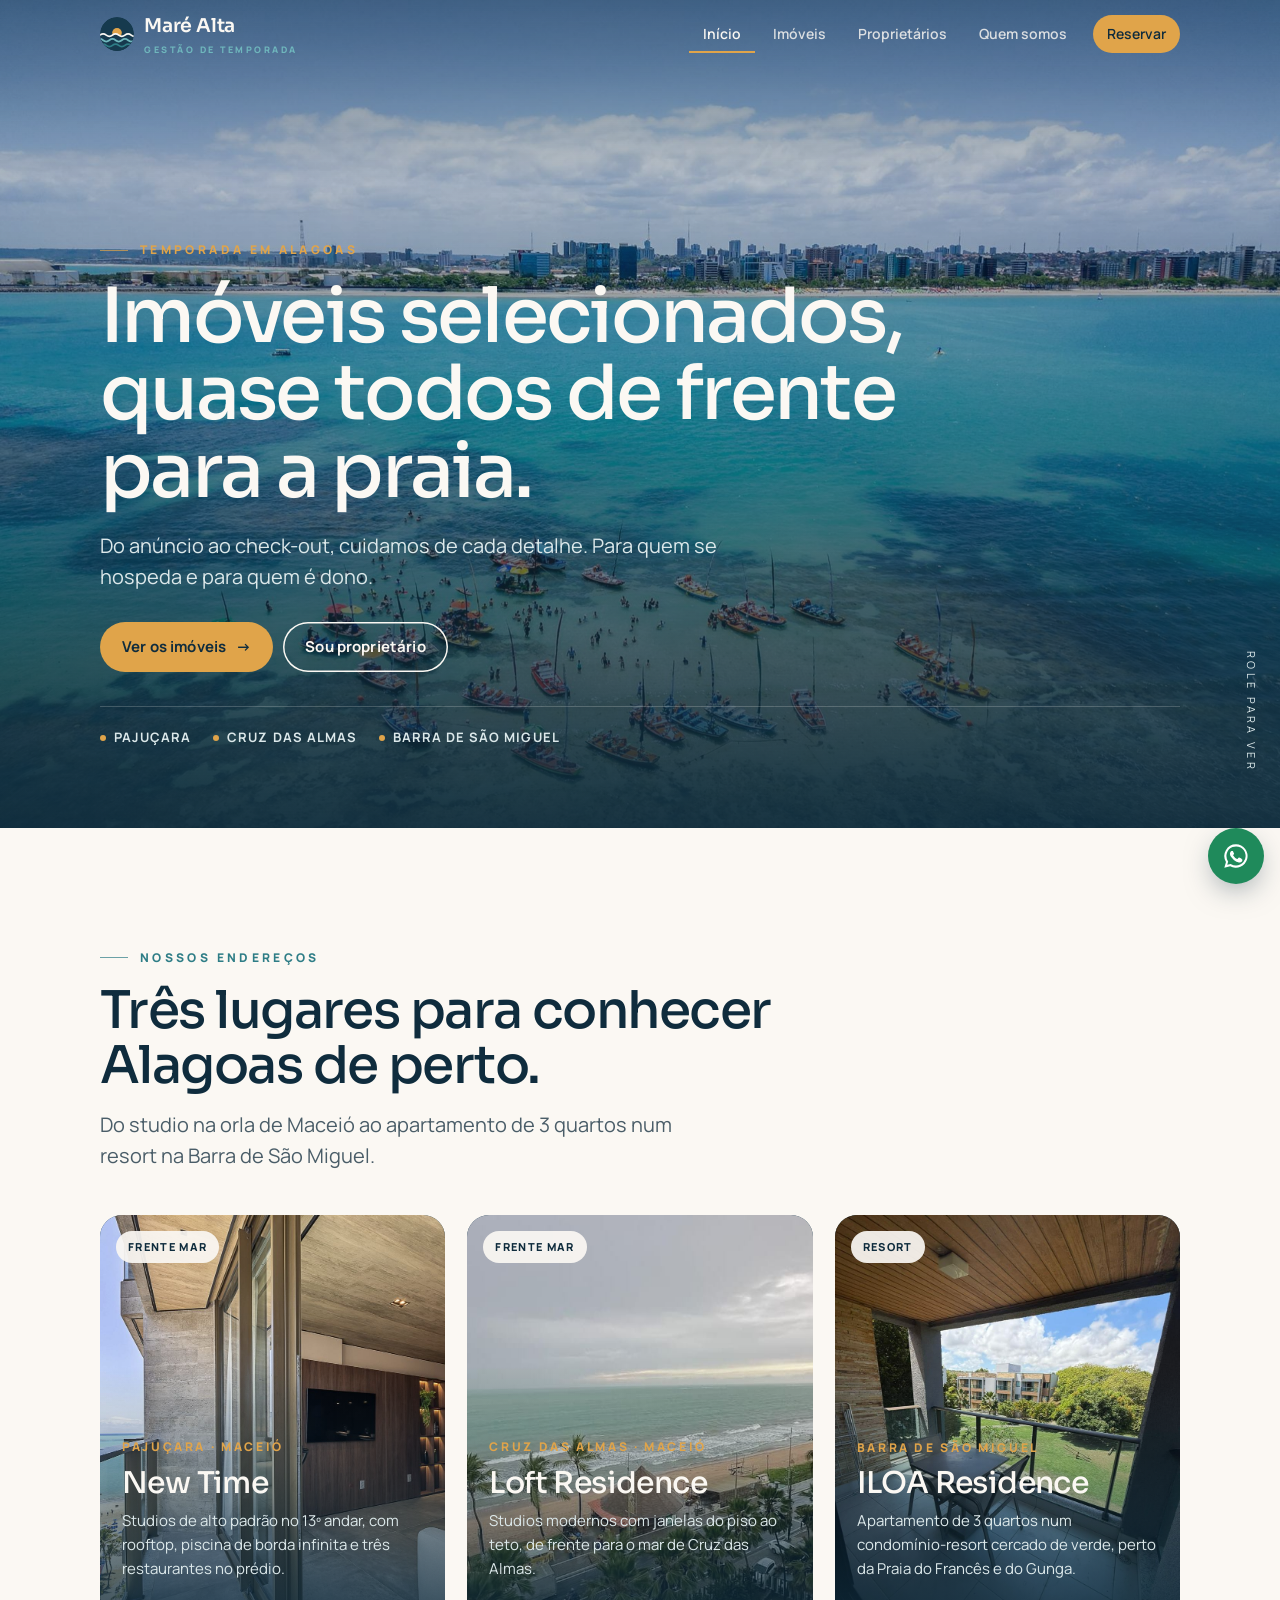
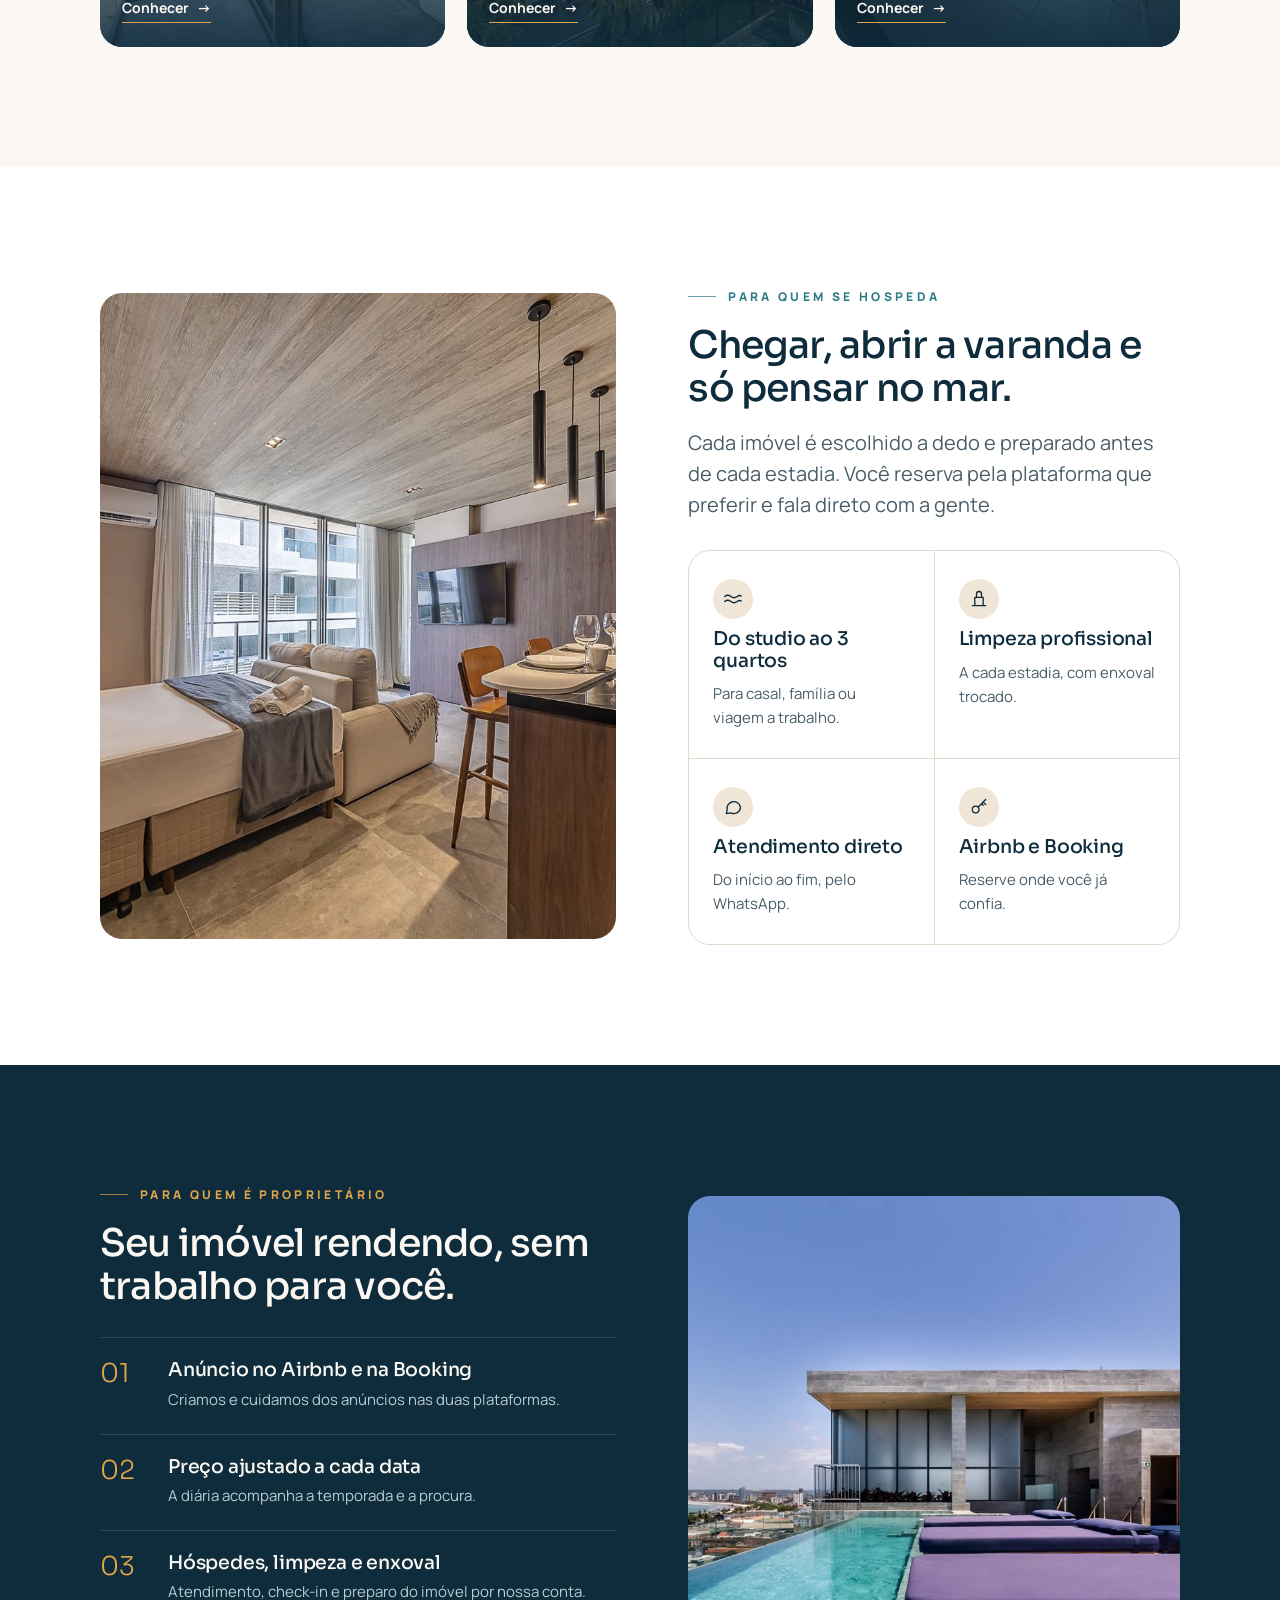
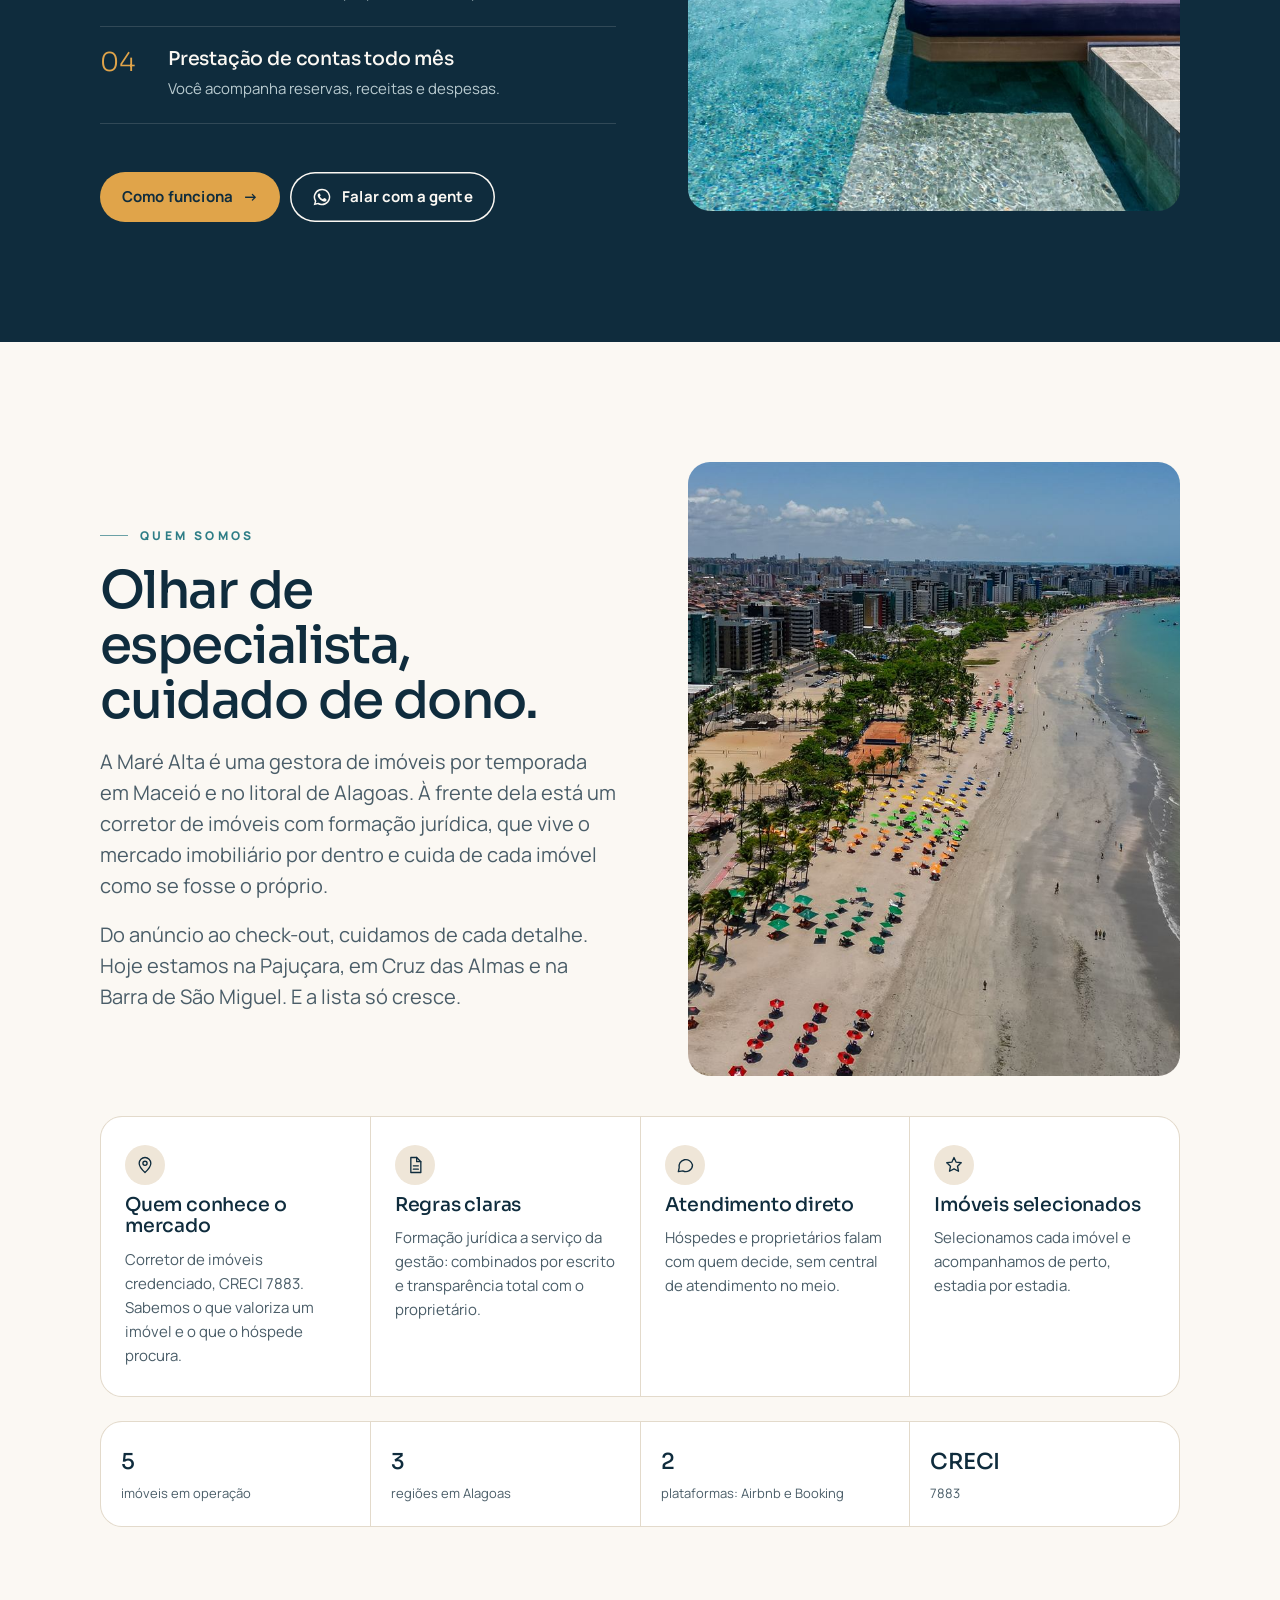
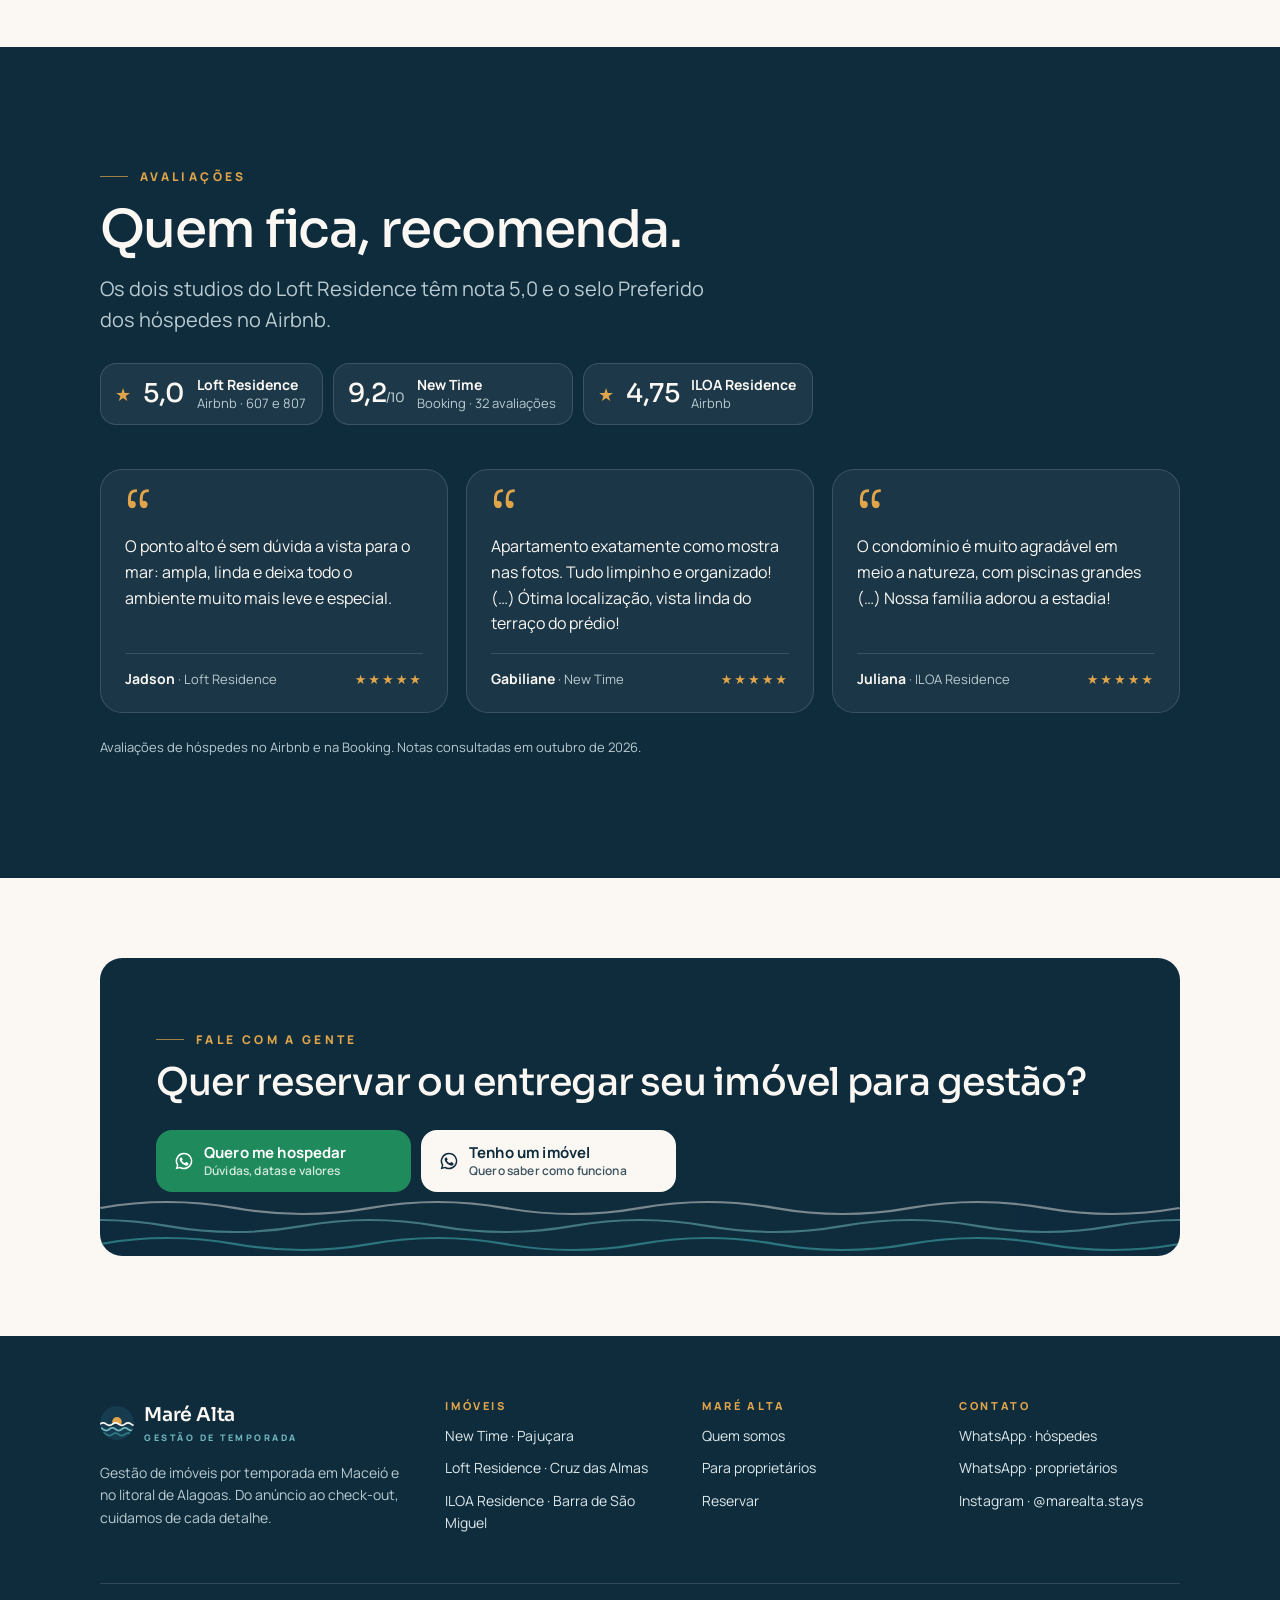
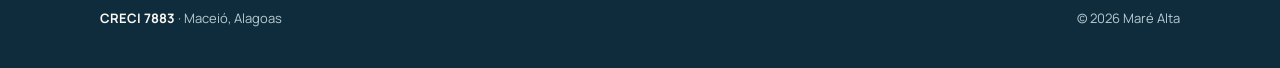
==== index.html @ ad63ec86 "Avaliações dos hóspedes, perguntas frequentes e Web Analytics da Vercel" ====
<!doctype html>
<html lang="pt-BR" class="no-js">
<head>
<meta charset="utf-8">
<meta name="viewport" content="width=device-width, initial-scale=1, viewport-fit=cover">
<title>Maré Alta · Gestão de Temporada</title>
<meta name="description" content="Gestão de imóveis por temporada em Maceió e no litoral de Alagoas. Imóveis selecionados, quase todos de frente para a praia, com reserva pelo Airbnb e pela Booking.">
<meta name="theme-color" content="#0F2C3D">
<meta property="og:type" content="website">
<meta property="og:title" content="Maré Alta · Gestão de Temporada">
<meta property="og:description" content="Gestão de imóveis por temporada em Maceió e no litoral de Alagoas. Imóveis selecionados, quase todos de frente para a praia, com reserva pelo Airbnb e pela Booking.">
<meta property="og:image" content="https://marealta.vercel.app/img/og.jpg">
<meta property="og:url" content="https://marealta.vercel.app/">
<meta property="og:locale" content="pt_BR">
<meta name="twitter:card" content="summary_large_image">
<link rel="canonical" href="https://marealta.vercel.app/">
<link rel="icon" type="image/png" sizes="32x32" href="./img/icone-32.png">
<link rel="apple-touch-icon" href="./img/icone-180.png">
<link rel="preconnect" href="https://fonts.googleapis.com">
<link rel="preconnect" href="https://fonts.gstatic.com" crossorigin>
<link href="https://fonts.googleapis.com/css2?family=Sora:wght@300;400;500;600&family=Manrope:wght@400;500;600;700;800&display=swap" rel="stylesheet">
<link rel="stylesheet" href="./assets/site.css">
<link rel="preload" as="image" href="./img/capa-inicio.jpg">
<script>window.va = window.va || function () { (window.vaq = window.vaq || []).push(arguments); };</script>
<script defer src="/_vercel/insights/script.js"></script>
</head>
<body>
<header class="site-head">
  <div class="wrap head-row">
    <a class="brand" href="./" aria-label="Maré Alta, início"><svg viewBox="0 0 120 120" role="img" aria-label="Símbolo Maré Alta"><defs><clipPath id="m1"><circle cx="60" cy="60" r="60"/></clipPath></defs><g clip-path="url(#m1)"><rect width="120" height="120" fill="#163A4E"/><circle cx="60" cy="56" r="17" fill="#E0A44A"/><path d="M0 64 q11 -9 22 0 t22 0 t22 0 t22 0 t22 0 t22 0 L132 120 L0 120 Z" fill="#163A4E"/><path d="M0 64 q11 -9 22 0 t22 0 t22 0 t22 0 t22 0 t22 0" fill="none" stroke="#FBF8F3" stroke-width="6" stroke-linecap="round"/><path d="M-11 82 q11 -9 22 0 t22 0 t22 0 t22 0 t22 0 t22 0" fill="none" stroke="#6FB7BD" stroke-width="6" stroke-linecap="round"/><path d="M0 100 q11 -9 22 0 t22 0 t22 0 t22 0 t22 0 t22 0" fill="none" stroke="#2E7D86" stroke-width="6" stroke-linecap="round"/></g></svg><span><b>Maré Alta</b><small>GESTÃO DE TEMPORADA</small></span></a>
    <nav class="nav" aria-label="Principal">
      <a href="./" aria-current="page">Início</a>
      <a href="./imoveis/">Imóveis</a>
      <a href="./proprietarios/">Proprietários</a>
      <a href="./#quem-somos">Quem somos</a>
      <a class="cta" href="./imoveis/#reservar">Reservar</a>
    </nav>
    <button class="menu-btn" type="button" data-menu="open" aria-label="Abrir menu" aria-controls="drawer"><svg viewBox="0 0 24 24" fill="none" stroke="currentColor" stroke-width="1.8" stroke-linecap="round" aria-hidden="true"><path d="M4 8h16M4 16h16"/></svg></button>
  </div>
</header>
<div class="drawer" id="drawer" role="dialog" aria-modal="true" aria-label="Menu">
  <div class="drawer-top">
    <a class="brand" href="./"><svg viewBox="0 0 120 120" role="img" aria-label="Símbolo Maré Alta"><defs><clipPath id="m2"><circle cx="60" cy="60" r="60"/></clipPath></defs><g clip-path="url(#m2)"><rect width="120" height="120" fill="#163A4E"/><circle cx="60" cy="56" r="17" fill="#E0A44A"/><path d="M0 64 q11 -9 22 0 t22 0 t22 0 t22 0 t22 0 t22 0 L132 120 L0 120 Z" fill="#163A4E"/><path d="M0 64 q11 -9 22 0 t22 0 t22 0 t22 0 t22 0 t22 0" fill="none" stroke="#FBF8F3" stroke-width="6" stroke-linecap="round"/><path d="M-11 82 q11 -9 22 0 t22 0 t22 0 t22 0 t22 0 t22 0" fill="none" stroke="#6FB7BD" stroke-width="6" stroke-linecap="round"/><path d="M0 100 q11 -9 22 0 t22 0 t22 0 t22 0 t22 0 t22 0" fill="none" stroke="#2E7D86" stroke-width="6" stroke-linecap="round"/></g></svg><span><b>Maré Alta</b><small>GESTÃO DE TEMPORADA</small></span></a>
    <button class="menu-btn" type="button" data-menu="close" aria-label="Fechar menu"><svg viewBox="0 0 24 24" fill="none" stroke="currentColor" stroke-width="1.8" stroke-linecap="round" aria-hidden="true"><path d="M6 6l12 12M18 6L6 18"/></svg></button>
  </div>
  <nav aria-label="Menu do celular">
    <a href="./">Início <span>→</span></a>
    <a href="./imoveis/">Imóveis <span>→</span></a>
    <a class="sub" href="./imoveis/new-time/">New Time · Pajuçara</a>
    <a class="sub" href="./imoveis/loft-residence/">Loft Residence · Cruz das Almas</a>
    <a class="sub" href="./imoveis/iloa/">ILOA Residence · Barra de São Miguel</a>
    <a href="./proprietarios/">Proprietários <span>→</span></a>
    <a href="./#quem-somos">Quem somos <span>→</span></a>
  </nav>
  <div class="drawer-foot">
    <a class="btn sun block" href="./imoveis/#reservar">Reservar estadia</a>
    <a class="btn wa block" href="https://wa.me/5582996196123?text=Ol%C3%A1!%20Vim%20pelo%20site%20da%20Mar%C3%A9%20Alta%20e%20quero%20me%20hospedar.%20Gostaria%20de%20consultar%20disponibilidade%20e%20valores." target="_blank" rel="noopener"><svg class="ico" viewBox="0 0 24 24" aria-hidden="true"><path fill="currentColor" d="M12 2a10 10 0 0 0-8.6 15.1L2 22l5-1.3A10 10 0 1 0 12 2zm0 18.2a8.2 8.2 0 0 1-4.2-1.2l-.3-.2-3 .8.8-2.9-.2-.3A8.2 8.2 0 1 1 12 20.2zm4.5-6.1c-.2-.1-1.5-.7-1.7-.8-.2-.1-.4-.1-.6.1l-.8 1c-.1.2-.3.2-.5.1a6.7 6.7 0 0 1-3.3-2.9c-.2-.4.2-.4.7-1.3.1-.2 0-.3 0-.4l-.8-1.8c-.2-.5-.4-.4-.6-.4h-.5a1 1 0 0 0-.7.3 3 3 0 0 0-.9 2.2 5.2 5.2 0 0 0 1.1 2.7 11.8 11.8 0 0 0 4.5 4c1.7.7 2.3.8 3.2.6.5-.1 1.5-.6 1.7-1.2.2-.6.2-1.1.1-1.2l-.4-.3z"/></svg> Falar no WhatsApp</a>
  </div>
</div>
<main id="conteudo">
<section class="hero">
  <div class="hero-media"><img src="./img/capa-inicio.jpg" alt="Piscinas naturais da Pajuçara vistas do alto, com jangadas sobre o mar verde-azulado" fetchpriority="high"></div>
  <div class="wrap hero-body">
    <span class="eyebrow">Temporada em Alagoas</span>
    <h1 class="display">Imóveis selecionados, quase todos de frente para a praia.</h1>
    <p class="lede">Do anúncio ao check-out, cuidamos de cada detalhe. Para quem se hospeda e para quem é dono.</p>
    <div class="hero-actions">
      <a class="btn sun" href="./imoveis/">Ver os imóveis <span aria-hidden="true">→</span></a>
      <a class="btn ghost" href="./proprietarios/">Sou proprietário</a>
    </div>
    <div class="hero-meta"><span>Pajuçara</span><span>Cruz das Almas</span><span>Barra de São Miguel</span></div>
  </div>
  <a class="scroll-cue" href="#imoveis">Role para ver</a>
</section>

<section class="section" id="imoveis">
  <div class="wrap">
    <div class="sec-head reveal">
      <span class="eyebrow">Nossos endereços</span>
      <h2 class="h-xl">Três lugares para conhecer Alagoas de perto.</h2>
      <p class="lede">Do studio na orla de Maceió ao apartamento de 3 quartos num resort na Barra de São Miguel.</p>
    </div>
    <div class="estates">
      <a class="estate reveal" href="./imoveis/new-time/">
        <img src="./img/card-newtime.jpg" loading="lazy" alt="Varanda do studio no New Time com vista para o mar da Pajuçara">
        <span class="chip">Frente mar</span>
        <div class="estate-body">
          <span class="place">Pajuçara · Maceió</span>
          <h3>New Time</h3>
          <p>Studios de alto padrão no 13º andar, com rooftop, piscina de borda infinita e três restaurantes no prédio.</p>
          <span class="go">Conhecer <span aria-hidden="true">→</span></span>
        </div>
      </a>
      <a class="estate reveal" href="./imoveis/loft-residence/">
        <img src="./img/card-loft.jpg" loading="lazy" alt="Vista do Loft Residence para a orla de Cruz das Almas, com coqueiros e mar">
        <span class="chip">Frente mar</span>
        <div class="estate-body">
          <span class="place">Cruz das Almas · Maceió</span>
          <h3>Loft Residence</h3>
          <p>Studios modernos com janelas do piso ao teto, de frente para o mar de Cruz das Almas.</p>
          <span class="go">Conhecer <span aria-hidden="true">→</span></span>
        </div>
      </a>
      <a class="estate reveal" href="./imoveis/iloa/">
        <img src="./img/card-iloa.jpg" loading="lazy" alt="Varanda do apartamento no ILOA com vista para o jardim do resort">
        <span class="chip">Resort</span>
        <div class="estate-body">
          <span class="place">Barra de São Miguel</span>
          <h3>ILOA Residence</h3>
          <p>Apartamento de 3 quartos num condomínio-resort cercado de verde, perto da Praia do Francês e do Gunga.</p>
          <span class="go">Conhecer <span aria-hidden="true">→</span></span>
        </div>
      </a>
    </div>
  </div>
</section>

<section class="section white">
  <div class="wrap split">
    <div class="split-media reveal"><img src="./img/nt-studio-2.jpg" loading="lazy" alt="Studio no New Time com cama arrumada, sofá e cozinha com bancada"></div>
    <div class="split-text reveal">
      <span class="eyebrow">Para quem se hospeda</span>
      <h2 class="h-lg">Chegar, abrir a varanda e só pensar no mar.</h2>
      <p class="lede">Cada imóvel é escolhido a dedo e preparado antes de cada estadia. Você reserva pela plataforma que preferir e fala direto com a gente.</p>
      <div class="pillars mt-s">
        <div class="pillar"><span class="ic"><svg viewBox="0 0 24 24" fill="none" stroke="currentColor" stroke-width="1.6" stroke-linecap="round" aria-hidden="true"><path d="M2 9c2.5-2 5-2 7.5 0s5 2 7.5 0 3.5-1.6 5-.6M2 15c2.5-2 5-2 7.5 0s5 2 7.5 0 3.5-1.6 5-.6"/></svg></span><h3>Do studio ao 3 quartos</h3><p>Para casal, família ou viagem a trabalho.</p></div>
        <div class="pillar"><span class="ic"><svg viewBox="0 0 24 24" fill="none" stroke="currentColor" stroke-width="1.6" stroke-linecap="round" stroke-linejoin="round" aria-hidden="true"><path d="M4 20h16M7 20V10h10v10M9 10V6a3 3 0 0 1 6 0v4"/></svg></span><h3>Limpeza profissional</h3><p>A cada estadia, com enxoval trocado.</p></div>
        <div class="pillar"><span class="ic"><svg viewBox="0 0 24 24" fill="none" stroke="currentColor" stroke-width="1.6" stroke-linecap="round" stroke-linejoin="round" aria-hidden="true"><path d="M21 12a8 8 0 0 1-11.6 7.1L4 20l1-4.6A8 8 0 1 1 21 12z"/></svg></span><h3>Atendimento direto</h3><p>Do início ao fim, pelo WhatsApp.</p></div>
        <div class="pillar"><span class="ic"><svg viewBox="0 0 24 24" fill="none" stroke="currentColor" stroke-width="1.6" stroke-linecap="round" stroke-linejoin="round" aria-hidden="true"><circle cx="8" cy="15" r="4"/><path d="M11 12l9-9M17 6l3 3M15 8l2 2"/></svg></span><h3>Airbnb e Booking</h3><p>Reserve onde você já confia.</p></div>
      </div>
    </div>
  </div>
</section>

<section class="section dark">
  <div class="wrap split rev">
    <div class="split-media reveal"><img src="./img/nt-rooftop.jpg" loading="lazy" alt="Rooftop do New Time com piscina e espreguiçadeiras de frente para o mar"></div>
    <div class="split-text reveal">
      <span class="eyebrow">Para quem é proprietário</span>
      <h2 class="h-lg">Seu imóvel rendendo, sem trabalho para você.</h2>
      <ol class="steps mt-s">
        <li><h3>Anúncio no Airbnb e na Booking</h3><p>Criamos e cuidamos dos anúncios nas duas plataformas.</p></li>
        <li><h3>Preço ajustado a cada data</h3><p>A diária acompanha a temporada e a procura.</p></li>
        <li><h3>Hóspedes, limpeza e enxoval</h3><p>Atendimento, check-in e preparo do imóvel por nossa conta.</p></li>
        <li><h3>Prestação de contas todo mês</h3><p>Você acompanha reservas, receitas e despesas.</p></li>
      </ol>
      <div class="hero-actions">
        <a class="btn sun" href="./proprietarios/">Como funciona <span aria-hidden="true">→</span></a>
        <a class="btn ghost" href="https://wa.me/5582996196123?text=Ol%C3%A1!%20Vim%20pelo%20site%20da%20Mar%C3%A9%20Alta.%20Tenho%20um%20im%C3%B3vel%20e%20gostaria%20de%20saber%20como%20funciona%20a%20administra%C3%A7%C3%A3o." target="_blank" rel="noopener"><svg class="ico" viewBox="0 0 24 24" aria-hidden="true"><path fill="currentColor" d="M12 2a10 10 0 0 0-8.6 15.1L2 22l5-1.3A10 10 0 1 0 12 2zm0 18.2a8.2 8.2 0 0 1-4.2-1.2l-.3-.2-3 .8.8-2.9-.2-.3A8.2 8.2 0 1 1 12 20.2zm4.5-6.1c-.2-.1-1.5-.7-1.7-.8-.2-.1-.4-.1-.6.1l-.8 1c-.1.2-.3.2-.5.1a6.7 6.7 0 0 1-3.3-2.9c-.2-.4.2-.4.7-1.3.1-.2 0-.3 0-.4l-.8-1.8c-.2-.5-.4-.4-.6-.4h-.5a1 1 0 0 0-.7.3 3 3 0 0 0-.9 2.2 5.2 5.2 0 0 0 1.1 2.7 11.8 11.8 0 0 0 4.5 4c1.7.7 2.3.8 3.2.6.5-.1 1.5-.6 1.7-1.2.2-.6.2-1.1.1-1.2l-.4-.3z"/></svg> Falar com a gente</a>
      </div>
    </div>
  </div>
</section>

<section class="section" id="quem-somos">
  <div class="wrap split">
    <div class="split-text reveal">
      <span class="eyebrow">Quem somos</span>
      <h2 class="h-xl">Olhar de especialista, cuidado de dono.</h2>
      <p class="lede">A Maré Alta é uma gestora de imóveis por temporada em Maceió e no litoral de Alagoas. À frente dela está um corretor de imóveis com formação jurídica, que vive o mercado imobiliário por dentro e cuida de cada imóvel como se fosse o próprio.</p>
      <p class="lede">Do anúncio ao check-out, cuidamos de cada detalhe. Hoje estamos na Pajuçara, em Cruz das Almas e na Barra de São Miguel. E a lista só cresce.</p>
    </div>
    <div class="split-media reveal"><img src="./img/pajucara-2.jpg" loading="lazy" alt="Orla da Pajuçara vista do alto, com coqueiros, areia clara e mar azul"></div>
  </div>
  <div class="wrap mt-l">
    <div class="pillars four reveal">
      <div class="pillar"><span class="ic"><svg viewBox="0 0 24 24" fill="none" stroke="currentColor" stroke-width="1.6" stroke-linecap="round" stroke-linejoin="round" aria-hidden="true"><path d="M12 21s-7-6.2-7-11a7 7 0 0 1 14 0c0 4.8-7 11-7 11z"/><circle cx="12" cy="10" r="2.5"/></svg></span><h3>Quem conhece o mercado</h3><p>Corretor de imóveis credenciado, CRECI 7883. Sabemos o que valoriza um imóvel e o que o hóspede procura.</p></div>
      <div class="pillar"><span class="ic"><svg viewBox="0 0 24 24" fill="none" stroke="currentColor" stroke-width="1.6" stroke-linecap="round" stroke-linejoin="round" aria-hidden="true"><path d="M7 3h7l5 5v13H7z"/><path d="M14 3v5h5M10 13h6M10 17h6"/></svg></span><h3>Regras claras</h3><p>Formação jurídica a serviço da gestão: combinados por escrito e transparência total com o proprietário.</p></div>
      <div class="pillar"><span class="ic"><svg viewBox="0 0 24 24" fill="none" stroke="currentColor" stroke-width="1.6" stroke-linecap="round" stroke-linejoin="round" aria-hidden="true"><path d="M21 12a8 8 0 0 1-11.6 7.1L4 20l1-4.6A8 8 0 1 1 21 12z"/></svg></span><h3>Atendimento direto</h3><p>Hóspedes e proprietários falam com quem decide, sem central de atendimento no meio.</p></div>
      <div class="pillar"><span class="ic"><svg viewBox="0 0 24 24" fill="none" stroke="currentColor" stroke-width="1.6" stroke-linecap="round" stroke-linejoin="round" aria-hidden="true"><path d="M12 3l2.6 5.6 6.1.7-4.5 4.2 1.2 6L12 16.6 6.6 19.5l1.2-6L3.3 9.3l6.1-.7z"/></svg></span><h3>Imóveis selecionados</h3><p>Selecionamos cada imóvel e acompanhamos de perto, estadia por estadia.</p></div>
    </div>
    <div class="facts mt-m reveal">
      <div class="fact"><b>5</b><span>imóveis em operação</span></div>
      <div class="fact"><b>3</b><span>regiões em Alagoas</span></div>
      <div class="fact"><b>2</b><span>plataformas: Airbnb e Booking</span></div>
      <div class="fact"><b>CRECI</b><span>7883</span></div>
    </div>
  </div>
</section>

<section class="section dark" id="avaliacoes">
  <div class="wrap">
    <div class="sec-head reveal">
      <span class="eyebrow">Avaliações</span>
      <h2 class="h-xl">Quem fica, recomenda.</h2>
      <p class="lede">Os dois studios do Loft Residence têm nota 5,0 e o selo Preferido dos hóspedes no Airbnb.</p>
      <div class="scores mt-s">
        <div class="score"><span class="star">★</span><b>5,0</b><span><strong>Loft Residence</strong>Airbnb · 607 e 807</span></div>
        <div class="score"><b>9,2<small>/10</small></b><span><strong>New Time</strong>Booking · 32 avaliações</span></div>
        <div class="score"><span class="star">★</span><b>4,75</b><span><strong>ILOA Residence</strong>Airbnb</span></div>
      </div>
    </div>
    <div class="quotes">
      <figure class="quote reveal"><blockquote>O ponto alto é sem dúvida a vista para o mar: ampla, linda e deixa todo o ambiente muito mais leve e especial.</blockquote><figcaption><span><b>Jadson</b> · Loft Residence</span><span class="stars" aria-label="5 estrelas">★★★★★</span></figcaption></figure>
      <figure class="quote reveal"><blockquote>Apartamento exatamente como mostra nas fotos. Tudo limpinho e organizado! (…) Ótima localização, vista linda do terraço do prédio!</blockquote><figcaption><span><b>Gabiliane</b> · New Time</span><span class="stars" aria-label="5 estrelas">★★★★★</span></figcaption></figure>
      <figure class="quote reveal"><blockquote>O condomínio é muito agradável em meio a natureza, com piscinas grandes (…) Nossa família adorou a estadia!</blockquote><figcaption><span><b>Juliana</b> · ILOA Residence</span><span class="stars" aria-label="5 estrelas">★★★★★</span></figcaption></figure>
    </div>
    <p class="note mt-m">Avaliações de hóspedes no Airbnb e na Booking. Notas consultadas em outubro de 2026.</p>
  </div>
</section>

<section class="section tight">
  <div class="wrap">
    <div class="cta-band reveal">
      <span class="eyebrow sun">Fale com a gente</span>
      <h2 class="h-lg mt-s">Quer reservar ou entregar seu imóvel para gestão?</h2>
      <div class="actions">
        <a class="btn wa wa-btn" href="https://wa.me/5582996196123?text=Ol%C3%A1!%20Vim%20pelo%20site%20da%20Mar%C3%A9%20Alta%20e%20quero%20me%20hospedar.%20Gostaria%20de%20consultar%20disponibilidade%20e%20valores." target="_blank" rel="noopener"><svg class="ico" viewBox="0 0 24 24" aria-hidden="true"><path fill="currentColor" d="M12 2a10 10 0 0 0-8.6 15.1L2 22l5-1.3A10 10 0 1 0 12 2zm0 18.2a8.2 8.2 0 0 1-4.2-1.2l-.3-.2-3 .8.8-2.9-.2-.3A8.2 8.2 0 1 1 12 20.2zm4.5-6.1c-.2-.1-1.5-.7-1.7-.8-.2-.1-.4-.1-.6.1l-.8 1c-.1.2-.3.2-.5.1a6.7 6.7 0 0 1-3.3-2.9c-.2-.4.2-.4.7-1.3.1-.2 0-.3 0-.4l-.8-1.8c-.2-.5-.4-.4-.6-.4h-.5a1 1 0 0 0-.7.3 3 3 0 0 0-.9 2.2 5.2 5.2 0 0 0 1.1 2.7 11.8 11.8 0 0 0 4.5 4c1.7.7 2.3.8 3.2.6.5-.1 1.5-.6 1.7-1.2.2-.6.2-1.1.1-1.2l-.4-.3z"/></svg><span>Quero me hospedar<small>Dúvidas, datas e valores</small></span></a>
        <a class="btn light wa-btn" href="https://wa.me/5582996196123?text=Ol%C3%A1!%20Vim%20pelo%20site%20da%20Mar%C3%A9%20Alta.%20Tenho%20um%20im%C3%B3vel%20e%20gostaria%20de%20saber%20como%20funciona%20a%20administra%C3%A7%C3%A3o." target="_blank" rel="noopener"><svg class="ico" viewBox="0 0 24 24" aria-hidden="true"><path fill="currentColor" d="M12 2a10 10 0 0 0-8.6 15.1L2 22l5-1.3A10 10 0 1 0 12 2zm0 18.2a8.2 8.2 0 0 1-4.2-1.2l-.3-.2-3 .8.8-2.9-.2-.3A8.2 8.2 0 1 1 12 20.2zm4.5-6.1c-.2-.1-1.5-.7-1.7-.8-.2-.1-.4-.1-.6.1l-.8 1c-.1.2-.3.2-.5.1a6.7 6.7 0 0 1-3.3-2.9c-.2-.4.2-.4.7-1.3.1-.2 0-.3 0-.4l-.8-1.8c-.2-.5-.4-.4-.6-.4h-.5a1 1 0 0 0-.7.3 3 3 0 0 0-.9 2.2 5.2 5.2 0 0 0 1.1 2.7 11.8 11.8 0 0 0 4.5 4c1.7.7 2.3.8 3.2.6.5-.1 1.5-.6 1.7-1.2.2-.6.2-1.1.1-1.2l-.4-.3z"/></svg><span>Tenho um imóvel<small>Quero saber como funciona</small></span></a>
      </div>
      <svg class="waves" viewBox="0 0 400 70" preserveAspectRatio="none" aria-hidden="true"><path d="M0 22 q25 -12 50 0 t50 0 t50 0 t50 0 t50 0 t50 0 t50 0 t50 0" fill="none" stroke="#FBF8F3" stroke-width="2" opacity=".5"/><path d="M-25 40 q25 -12 50 0 t50 0 t50 0 t50 0 t50 0 t50 0 t50 0 t50 0 t50 0" fill="none" stroke="#6FB7BD" stroke-width="2" opacity=".6"/><path d="M0 58 q25 -12 50 0 t50 0 t50 0 t50 0 t50 0 t50 0 t50 0 t50 0" fill="none" stroke="#2E7D86" stroke-width="2"/></svg>
    </div>
  </div>
</section>

</main>
<footer class="site-foot">
  <div class="wrap">
    <div class="foot-grid">
      <div>
        <a class="brand" href="./"><svg viewBox="0 0 120 120" role="img" aria-label="Símbolo Maré Alta"><defs><clipPath id="m3"><circle cx="60" cy="60" r="60"/></clipPath></defs><g clip-path="url(#m3)"><rect width="120" height="120" fill="#163A4E"/><circle cx="60" cy="56" r="17" fill="#E0A44A"/><path d="M0 64 q11 -9 22 0 t22 0 t22 0 t22 0 t22 0 t22 0 L132 120 L0 120 Z" fill="#163A4E"/><path d="M0 64 q11 -9 22 0 t22 0 t22 0 t22 0 t22 0 t22 0" fill="none" stroke="#FBF8F3" stroke-width="6" stroke-linecap="round"/><path d="M-11 82 q11 -9 22 0 t22 0 t22 0 t22 0 t22 0 t22 0" fill="none" stroke="#6FB7BD" stroke-width="6" stroke-linecap="round"/><path d="M0 100 q11 -9 22 0 t22 0 t22 0 t22 0 t22 0 t22 0" fill="none" stroke="#2E7D86" stroke-width="6" stroke-linecap="round"/></g></svg><span><b>Maré Alta</b><small>GESTÃO DE TEMPORADA</small></span></a>
        <p class="about">Gestão de imóveis por temporada em Maceió e no litoral de Alagoas. Do anúncio ao check-out, cuidamos de cada detalhe.</p>
      </div>
      <div>
        <h4>Imóveis</h4>
        <ul>
          <li><a href="./imoveis/new-time/">New Time · Pajuçara</a></li>
          <li><a href="./imoveis/loft-residence/">Loft Residence · Cruz das Almas</a></li>
          <li><a href="./imoveis/iloa/">ILOA Residence · Barra de São Miguel</a></li>
        </ul>
      </div>
      <div>
        <h4>Maré Alta</h4>
        <ul>
          <li><a href="./#quem-somos">Quem somos</a></li>
          <li><a href="./proprietarios/">Para proprietários</a></li>
          <li><a href="./imoveis/#reservar">Reservar</a></li>
        </ul>
      </div>
      <div>
        <h4>Contato</h4>
        <ul>
          <li><a href="https://wa.me/5582996196123?text=Ol%C3%A1!%20Vim%20pelo%20site%20da%20Mar%C3%A9%20Alta%20e%20quero%20me%20hospedar.%20Gostaria%20de%20consultar%20disponibilidade%20e%20valores." target="_blank" rel="noopener">WhatsApp · hóspedes</a></li>
          <li><a href="https://wa.me/5582996196123?text=Ol%C3%A1!%20Vim%20pelo%20site%20da%20Mar%C3%A9%20Alta.%20Tenho%20um%20im%C3%B3vel%20e%20gostaria%20de%20saber%20como%20funciona%20a%20administra%C3%A7%C3%A3o." target="_blank" rel="noopener">WhatsApp · proprietários</a></li>
          <li><a href="https://www.instagram.com/marealta.stays/" target="_blank" rel="noopener">Instagram · @marealta.stays</a></li>
        </ul>
      </div>
    </div>
    <div class="foot-bottom"><span><b>CRECI 7883</b> · Maceió, Alagoas</span><span>© 2026 Maré Alta</span></div>
  </div>
</footer>
<a class="wa-float" href="https://wa.me/5582996196123?text=Ol%C3%A1!%20Vim%20pelo%20site%20da%20Mar%C3%A9%20Alta%20e%20quero%20me%20hospedar.%20Gostaria%20de%20consultar%20disponibilidade%20e%20valores." target="_blank" rel="noopener" aria-label="Falar no WhatsApp"><svg class="ico" viewBox="0 0 24 24" aria-hidden="true"><path fill="currentColor" d="M12 2a10 10 0 0 0-8.6 15.1L2 22l5-1.3A10 10 0 1 0 12 2zm0 18.2a8.2 8.2 0 0 1-4.2-1.2l-.3-.2-3 .8.8-2.9-.2-.3A8.2 8.2 0 1 1 12 20.2zm4.5-6.1c-.2-.1-1.5-.7-1.7-.8-.2-.1-.4-.1-.6.1l-.8 1c-.1.2-.3.2-.5.1a6.7 6.7 0 0 1-3.3-2.9c-.2-.4.2-.4.7-1.3.1-.2 0-.3 0-.4l-.8-1.8c-.2-.5-.4-.4-.6-.4h-.5a1 1 0 0 0-.7.3 3 3 0 0 0-.9 2.2 5.2 5.2 0 0 0 1.1 2.7 11.8 11.8 0 0 0 4.5 4c1.7.7 2.3.8 3.2.6.5-.1 1.5-.6 1.7-1.2.2-.6.2-1.1.1-1.2l-.4-.3z"/></svg></a>
<script src="./assets/site.js"></script>
</body>
</html>
---- assets/site.css ----
/* Maré Alta · estilos do site
   Cores e letras da identidade: #0F2C3D #2E7D86 #6FB7BD #E0A44A #EFE6D8 #FBF8F3 · Sora + Manrope */

:root{
  color-scheme: light;
  --deep:#0F2C3D;
  --deep-2:#163A4E;
  --deep-3:#1E4A61;
  --sea:#2E7D86;
  --shallow:#6FB7BD;
  --sun:#E0A44A;
  --sun-ink:#9A6A1F;
  --sand:#EFE6D8;
  --sand-2:#E6DBC9;
  --foam:#FBF8F3;
  --line:#E3DACB;
  --line-dark:rgba(251,248,243,.14);
  --muted:#4A5D68;
  --muted-light:#B9CBD0;
  --card:#FFFFFF;
  --wa:#1F8A5B;
  --r:14px;
  --r-lg:22px;
  --wrap:1120px;
  --gut:20px;
  --head:68px;
  --ease:cubic-bezier(.2,.7,.2,1);
}
*{box-sizing:border-box}
html{-webkit-text-size-adjust:100%;scroll-behavior:smooth;scroll-padding-top:calc(var(--head) + 56px)}
@media (prefers-reduced-motion:reduce){html{scroll-behavior:auto}*{transition:none!important;animation:none!important}}
body{
  margin:0;background:var(--foam);color:var(--deep);
  font-family:Manrope,system-ui,sans-serif;font-size:16px;line-height:1.6;
  -webkit-font-smoothing:antialiased;
}
img{display:block;max-width:100%}
a{color:inherit}
h1,h2,h3{font-family:Sora,sans-serif;font-weight:500;letter-spacing:-0.02em;line-height:1.12;margin:0}
p{margin:0}
.wrap{max-width:var(--wrap);margin:0 auto;padding:0 var(--gut)}
.sr{position:absolute;width:1px;height:1px;overflow:hidden;clip:rect(0 0 0 0);white-space:nowrap}
:focus-visible{outline:2px solid var(--sun);outline-offset:3px}

/* ---------- Cabeçalho ---------- */
.site-head{
  position:fixed;top:0;left:0;right:0;z-index:50;height:var(--head);
  color:var(--foam);transition:background .3s var(--ease),box-shadow .3s var(--ease);
}
.site-head.solid,.site-head.always{background:rgba(15,44,61,.96);-webkit-backdrop-filter:blur(12px);backdrop-filter:blur(12px);box-shadow:0 1px 0 var(--line-dark)}
.head-row{height:100%;display:flex;align-items:center;justify-content:space-between;gap:16px}
.brand{display:flex;align-items:center;gap:10px;text-decoration:none}
.brand svg{width:34px;height:34px;border-radius:50%}
.brand b{font-family:Sora,sans-serif;font-weight:600;font-size:19px;letter-spacing:-0.01em}
.brand small{display:block;font-size:9px;font-weight:800;letter-spacing:.28em;color:var(--shallow);margin-top:1px}
.nav{display:none;align-items:center;gap:4px}
.nav a{
  text-decoration:none;font-weight:600;font-size:14px;padding:8px 14px;border-radius:999px;
  color:rgba(251,248,243,.82);transition:color .2s,background .2s;
}
.nav a:hover{color:var(--foam);background:rgba(251,248,243,.08)}
.nav a[aria-current="page"]{color:var(--foam);box-shadow:inset 0 -2px 0 var(--sun);border-radius:0}
.nav .cta{margin-left:8px;background:var(--sun);color:var(--deep);border-radius:999px}
.nav .cta:hover{background:#ECB561;color:var(--deep)}
.menu-btn{
  width:44px;height:44px;border:0;border-radius:50%;background:rgba(251,248,243,.1);color:var(--foam);
  display:grid;place-items:center;cursor:pointer;
}
.menu-btn svg{width:22px;height:22px}
@media (min-width:880px){.nav{display:flex}.menu-btn{display:none}}

/* menu do celular */
.drawer{
  position:fixed;inset:0;z-index:60;background:var(--deep);color:var(--foam);
  display:flex;flex-direction:column;padding:18px var(--gut) 32px;
  opacity:0;visibility:hidden;transition:opacity .25s var(--ease),visibility .25s;
}
.drawer.open{opacity:1;visibility:visible}
.drawer-top{display:flex;justify-content:space-between;align-items:center;height:32px}
.drawer nav{margin-top:40px;display:flex;flex-direction:column}
.drawer nav a{
  text-decoration:none;font-family:Sora,sans-serif;font-size:30px;font-weight:500;letter-spacing:-0.02em;
  padding:12px 0;border-bottom:1px solid var(--line-dark);display:flex;justify-content:space-between;align-items:center;
}
.drawer nav a.sub{font-family:Manrope,sans-serif;font-size:17px;font-weight:600;color:var(--muted-light);padding:10px 0 10px 18px}
.drawer nav a span{color:var(--sun);font-size:20px}
.drawer-foot{margin-top:auto;display:grid;gap:10px}

/* ---------- Botões ---------- */
.btn{
  display:inline-flex;align-items:center;justify-content:center;gap:10px;
  min-height:50px;padding:13px 22px;border-radius:999px;border:0;cursor:pointer;
  text-decoration:none;font:700 15px/1.2 Manrope,sans-serif;letter-spacing:.01em;
  background:var(--deep);color:var(--foam);transition:background .2s,transform .12s,box-shadow .2s;
}
.btn:hover{background:var(--deep-2)}
.btn:active{transform:scale(.98)}
.btn.sun{background:var(--sun);color:var(--deep)}
.btn.sun:hover{background:#ECB561}
.btn.ghost{background:transparent;color:inherit;box-shadow:inset 0 0 0 1.5px currentColor}
.btn.ghost:hover{background:rgba(127,127,127,.08)}
.btn.light{background:var(--foam);color:var(--deep)}
.btn.light:hover{background:#fff}
.btn.sand{background:var(--sand);color:var(--deep)}
.btn.sand:hover{background:var(--sand-2)}
.btn.wa{background:var(--wa);color:#fff}
.btn.wa:hover{background:#18744C}
.btn.block{width:100%}
.btn .ico{width:20px;height:20px;flex-shrink:0}
.btn small{display:block;font-weight:600;font-size:12px;opacity:.8;margin-top:2px}
.btn.off{background:transparent;color:var(--muted);box-shadow:inset 0 0 0 1px var(--line);cursor:default;flex-direction:column;gap:0}
.btn.off:active{transform:none}
.btn.off small{color:var(--sea);opacity:1;font-weight:700}
.link{font-weight:700;color:var(--sea);text-decoration:none;display:inline-flex;align-items:center;gap:6px}
.link:hover{text-decoration:underline;text-underline-offset:4px}

/* ---------- Tipos de texto ---------- */
.eyebrow{
  display:inline-flex;align-items:center;gap:12px;
  font-weight:800;font-size:12px;letter-spacing:.28em;text-transform:uppercase;color:var(--sea);
}
.eyebrow::before{content:"";width:28px;height:1px;background:currentColor;opacity:.7}
.dark .eyebrow,.eyebrow.sun{color:var(--sun)}
.display{font-size:clamp(38px,8.4vw,76px);font-weight:500;line-height:1.02;letter-spacing:-0.035em}
.h-xl{font-size:clamp(32px,5.6vw,52px);line-height:1.06;letter-spacing:-0.03em}
.h-lg{font-size:clamp(26px,4vw,38px)}
.h-md{font-size:22px;letter-spacing:-0.015em}
.lede{font-size:clamp(17px,2vw,20px);line-height:1.55;color:var(--muted);max-width:620px}
.dark .lede{color:var(--muted-light)}
.muted{color:var(--muted)}
.serif-num{font-family:Sora,sans-serif;font-weight:300;color:var(--sun);font-size:15px;letter-spacing:.06em}

/* ---------- Seções ---------- */
.section{padding:88px 0}
.section.tight{padding:64px 0}
.section.sand{background:var(--sand)}
.section.white{background:var(--card)}
.dark{background:var(--deep);color:var(--foam)}
.sec-head{display:grid;gap:16px;margin-bottom:44px;max-width:720px}
.sec-head.center{margin-left:auto;margin-right:auto;text-align:center;justify-items:center}
@media (min-width:880px){.section{padding:120px 0}.section.tight{padding:80px 0}}

/* ---------- Capa (hero) ---------- */
.hero{
  position:relative;min-height:min(92vh,860px);display:flex;align-items:flex-end;
  color:var(--foam);background:var(--deep);overflow:hidden;
}
.hero.short{min-height:min(74vh,680px)}
.hero-media{position:absolute;inset:0}
.hero-media img{width:100%;height:100%;object-fit:cover;transform:scale(1.04);animation:heroIn 1.6s var(--ease) forwards}
@keyframes heroIn{to{transform:scale(1)}}
.hero::after{
  content:"";position:absolute;inset:0;
  background:linear-gradient(180deg,rgba(15,44,61,.6) 0%,rgba(15,44,61,.25) 22%,rgba(15,44,61,.35) 45%,rgba(15,44,61,.94) 100%);
}
.hero-body{position:relative;z-index:1;width:100%;padding-top:calc(var(--head) + 40px);padding-bottom:56px}
.hero-body .eyebrow{color:var(--sun)}
.hero h1{margin-top:18px;max-width:900px}
.hero .lede{color:#DCE8EA;margin-top:20px}
.hero-actions{display:flex;flex-wrap:wrap;gap:10px;margin-top:30px}
.hero-meta{
  display:flex;flex-wrap:wrap;gap:8px 22px;margin-top:34px;padding-top:20px;border-top:1px solid rgba(251,248,243,.2);
  font-size:13px;font-weight:700;letter-spacing:.08em;text-transform:uppercase;color:#DCE8EA;
}
.hero-meta span{display:inline-flex;align-items:center;gap:8px}
.hero-meta span::before{content:"";width:6px;height:6px;border-radius:50%;background:var(--sun)}
.scroll-cue{position:absolute;right:var(--gut);bottom:56px;z-index:1;display:none;writing-mode:vertical-rl;font-size:11px;letter-spacing:.3em;text-transform:uppercase;color:#DCE8EA;text-decoration:none}
@media (min-width:880px){.scroll-cue{display:block}.hero-body{padding-bottom:80px}}

/* ---------- Abas dos imóveis ---------- */
.tabs{
  position:sticky;top:var(--head);z-index:40;background:rgba(251,248,243,.94);
  -webkit-backdrop-filter:blur(12px);backdrop-filter:blur(12px);border-bottom:1px solid var(--line);
}
.tabs-row{display:flex;gap:4px;overflow-x:auto;scrollbar-width:none;padding:0 var(--gut);max-width:var(--wrap);margin:0 auto}
.tabs-row::-webkit-scrollbar{display:none}
.tabs a{
  flex-shrink:0;text-decoration:none;font-weight:700;font-size:14px;color:var(--muted);
  padding:16px 14px 14px;border-bottom:2px solid transparent;white-space:nowrap;
}
.tabs a:hover{color:var(--deep)}
.tabs a[aria-current="page"],.tabs a.on{color:var(--deep);border-bottom-color:var(--sun)}
.tabs.sub{top:var(--head);background:rgba(255,255,255,.94);z-index:39}
.tabs:has(+ .tabs.sub){position:relative}
.tabs.sub a{font-size:13px;padding:12px 12px 10px}

/* ---------- Cartões de imóvel (grandes) ---------- */
.estates{display:grid;gap:18px}
@media (min-width:880px){.estates{grid-template-columns:repeat(3,1fr);gap:22px}}
.estate{
  position:relative;display:block;text-decoration:none;color:var(--foam);
  border-radius:var(--r-lg);overflow:hidden;aspect-ratio:4/5;background:var(--deep-2);
  isolation:isolate;
}
.estate img{position:absolute;inset:0;width:100%;height:100%;object-fit:cover;transition:transform .9s var(--ease);z-index:-2}
.estate::after{content:"";position:absolute;inset:0;z-index:-1;background:linear-gradient(180deg,rgba(15,44,61,0) 35%,rgba(15,44,61,.9) 100%)}
.estate:hover img{transform:scale(1.05)}
.estate .chip{position:absolute;top:16px;left:16px}
.estate-body{position:absolute;left:0;right:0;bottom:0;padding:24px 22px}
.estate-body .place{font-size:12px;font-weight:800;letter-spacing:.22em;text-transform:uppercase;color:var(--sun)}
.estate-body h3{font-size:30px;margin-top:8px}
.estate-body p{color:#DCE8EA;font-size:15px;margin-top:8px}
.estate-body .go{display:inline-flex;align-items:center;gap:8px;margin-top:16px;font-weight:700;font-size:14px;border-bottom:1px solid var(--sun);padding-bottom:3px}
.chip{
  display:inline-block;font-weight:800;font-size:11px;letter-spacing:.12em;text-transform:uppercase;
  background:rgba(251,248,243,.92);color:var(--deep);border-radius:999px;padding:7px 12px;white-space:nowrap;
}
.chip.deep{background:var(--deep);color:var(--foam)}
.chip.sun{background:var(--sun);color:var(--deep)}

/* ---------- Colunas de texto + foto ---------- */
.split{display:grid;gap:36px;align-items:center}
@media (min-width:880px){.split{grid-template-columns:1.05fr 1fr;gap:72px}.split.rev > :first-child{order:2}}
.split-media{border-radius:var(--r-lg);overflow:hidden;aspect-ratio:4/5;background:var(--sand)}
.split-media img{width:100%;height:100%;object-fit:cover}
.split-media.wide{aspect-ratio:4/3}
.split-text{display:grid;gap:18px}

/* ---------- Listas de pilares / passos ---------- */
.pillars{display:grid;gap:1px;background:var(--line);border-radius:var(--r-lg);overflow:hidden;border:1px solid var(--line)}
@media (min-width:700px){.pillars{grid-template-columns:repeat(2,1fr)}}
@media (min-width:1000px){.pillars.four{grid-template-columns:repeat(4,1fr)}}
.pillar{background:var(--card);padding:28px 24px;display:grid;gap:10px;align-content:start}
.pillar h3{font-size:19px;letter-spacing:-0.01em}
.pillar p{color:var(--muted);font-size:15px}
.dark .pillars{background:var(--line-dark);border-color:var(--line-dark)}
.dark .pillar{background:var(--deep)}
.dark .pillar p{color:var(--muted-light)}
.pillar .ic{width:40px;height:40px;border-radius:50%;display:grid;place-items:center;background:var(--sand);color:var(--deep)}
.dark .pillar .ic{background:rgba(224,164,74,.14);color:var(--sun)}
.pillar .ic svg{width:20px;height:20px}

.steps{list-style:none;margin:0;padding:0;display:grid;gap:0;counter-reset:s}
.steps li{display:grid;grid-template-columns:52px 1fr;gap:6px 16px;padding:22px 0;border-top:1px solid var(--line)}
.steps li:last-child{border-bottom:1px solid var(--line)}
.dark .steps li{border-color:var(--line-dark)}
.steps li::before{counter-increment:s;content:counter(s,decimal-leading-zero);font-family:Sora,sans-serif;font-weight:300;font-size:26px;color:var(--sun);line-height:1.1;grid-row:span 2}
.steps h3{font-size:19px;letter-spacing:-0.01em}
.steps p{color:var(--muted);font-size:15px}
.dark .steps p{color:var(--muted-light)}

/* ---------- Faixa de fotos (rolagem lateral) ---------- */
.rail{
  display:flex;gap:14px;overflow-x:auto;scroll-snap-type:x mandatory;scrollbar-width:none;
  padding:4px var(--gut) 8px;scroll-padding-left:var(--gut);
}
.rail::-webkit-scrollbar{display:none}
.rail-wrap{max-width:calc(var(--wrap) + 0px);margin:0 auto}
.tile{
  position:relative;flex:0 0 74%;max-width:320px;aspect-ratio:4/5;border-radius:var(--r-lg);
  overflow:hidden;scroll-snap-align:start;margin:0;background:var(--sand);
}
@media (min-width:880px){.tile{flex-basis:300px}}
.tile img{width:100%;height:100%;object-fit:cover;transition:transform .8s var(--ease)}
.tile:hover img{transform:scale(1.04)}
.tile figcaption{
  position:absolute;left:0;right:0;bottom:0;padding:48px 18px 16px;
  background:linear-gradient(180deg,rgba(15,44,61,0),rgba(15,44,61,.88));color:var(--foam);
  font-weight:700;font-size:16px;line-height:1.3;
}
.tile figcaption small{display:block;font-weight:600;font-size:13px;color:#DCE8EA;margin-top:3px}
.tile .flag{position:absolute;top:12px;left:12px;background:var(--sun);color:var(--deep);font-size:11px;font-weight:800;border-radius:8px;padding:6px 9px;line-height:1.2;max-width:calc(100% - 24px)}
.rail-foot{display:flex;align-items:center;justify-content:space-between;gap:12px;margin-top:14px}
.rail-nav{display:none;gap:8px}
.rail-nav button{width:44px;height:44px;border-radius:50%;border:0;cursor:pointer;background:var(--card);box-shadow:inset 0 0 0 1px var(--line);color:var(--deep);font:600 20px/1 Manrope,sans-serif}
.rail-nav button:hover{background:var(--sand)}
.dark .rail-nav button{background:transparent;box-shadow:inset 0 0 0 1px var(--line-dark);color:var(--foam)}
@media (hover:hover) and (pointer:fine){.rail-nav{display:flex}}
.hint{font-size:13px;color:var(--muted)}
.dark .hint{color:var(--muted-light)}

/* ---------- Galeria em mosaico ---------- */
.mosaic{display:grid;gap:8px;grid-template-columns:repeat(2,1fr);grid-auto-rows:150px}
.mosaic a{position:relative;display:block;border-radius:12px;overflow:hidden;background:var(--sand)}
.mosaic a.big{grid-column:span 2;grid-row:span 2}
.mosaic a.tall{grid-row:span 2}
.mosaic img{width:100%;height:100%;object-fit:cover;transition:transform .8s var(--ease)}
.mosaic a:hover img{transform:scale(1.04)}
.mosaic .more{position:absolute;inset:0;display:grid;place-items:center;background:rgba(15,44,61,.55);color:var(--foam);font-weight:800;font-size:15px}
@media (min-width:880px){.mosaic{grid-template-columns:repeat(4,1fr);grid-auto-rows:190px;gap:10px}}

/* visualizador de fotos */
.lightbox{position:fixed;inset:0;z-index:80;background:rgba(8,24,34,.96);display:none;align-items:center;justify-content:center}
.lightbox.open{display:flex}
.lightbox img{max-width:94vw;max-height:80vh;border-radius:8px;object-fit:contain}
.lightbox .cap{position:absolute;left:0;right:0;bottom:24px;text-align:center;color:#DCE8EA;font-size:14px;padding:0 70px}
.lightbox button{position:absolute;border:0;background:rgba(251,248,243,.12);color:var(--foam);width:48px;height:48px;border-radius:50%;cursor:pointer;font:600 22px/1 Manrope,sans-serif}
.lightbox .x{top:16px;right:16px}
.lightbox .prev{left:12px;top:50%;transform:translateY(-50%)}
.lightbox .next{right:12px;top:50%;transform:translateY(-50%)}

/* ---------- Ficha rápida / números ---------- */
.facts{display:grid;grid-template-columns:repeat(2,1fr);gap:1px;background:var(--line);border:1px solid var(--line);border-radius:var(--r-lg);overflow:hidden}
@media (min-width:880px){.facts{grid-template-columns:repeat(4,1fr)}}
.fact{background:var(--card);padding:22px 20px}
.fact b{display:block;font-family:Sora,sans-serif;font-weight:500;font-size:22px;letter-spacing:-0.02em}
.fact span{display:block;color:var(--muted);font-size:13px;margin-top:4px}

/* ---------- Lista de comodidades ---------- */
.amen{list-style:none;margin:0;padding:0;display:grid;gap:0 32px}
@media (min-width:700px){.amen{grid-template-columns:repeat(2,1fr)}}
.amen li{display:flex;gap:14px;align-items:flex-start;padding:14px 0;border-bottom:1px solid var(--line);font-weight:600}
.amen li::before{content:"";width:7px;height:7px;border-radius:50%;background:var(--sun);margin-top:9px;flex-shrink:0}
.amen li small{display:block;font-weight:500;color:var(--muted);font-size:14px;margin-top:2px}
.amen li .paid{display:inline-block;margin-left:6px;font-size:11px;font-weight:800;letter-spacing:.06em;text-transform:uppercase;color:var(--sun-ink);background:rgba(224,164,74,.16);border-radius:6px;padding:2px 7px;vertical-align:2px}
.dark .amen li{border-color:var(--line-dark)}
.dark .amen li small{color:var(--muted-light)}

/* ---------- Cartões de restaurante ---------- */
.dine{display:grid;gap:18px}
@media (min-width:880px){.dine{grid-template-columns:repeat(auto-fit,minmax(300px,1fr));gap:22px}}
.dine-card{position:relative;background:var(--deep);color:var(--foam);border-radius:var(--r-lg);overflow:hidden;min-height:340px;display:flex;flex-direction:column}
.dine-card .bd{position:relative;z-index:1;padding:34px 30px 96px;display:grid;gap:14px;align-content:start}
.dine-card .where{font-size:12px;font-weight:800;letter-spacing:.24em;text-transform:uppercase;color:var(--sun)}
.dine-card h3{font-size:clamp(34px,4.4vw,46px);font-weight:400;letter-spacing:-0.03em}
.dine-card p{color:var(--muted-light);font-size:16px;max-width:440px}
.dine-card .link{color:var(--sun)}
.dine-card .ph{aspect-ratio:16/10;overflow:hidden}
.dine-card .ph img{width:100%;height:100%;object-fit:cover}
.dine-card .ph + .bd{padding-top:26px}
.dine-card .waves{position:absolute;left:0;right:0;bottom:0;width:100%;height:70px}

/* ---------- Unidades (reserva) ---------- */
.units{display:grid;gap:14px}
@media (min-width:880px){.units{grid-template-columns:repeat(3,1fr)}}
.unit{background:var(--card);border:1px solid var(--line);border-radius:var(--r-lg);padding:22px;display:grid;gap:14px;align-content:start}
.unit-top{display:flex;justify-content:space-between;align-items:baseline;gap:10px}
.unit h3{font-size:22px}
.unit .status{font-size:12px;font-weight:800;letter-spacing:.06em;text-transform:uppercase;color:var(--sea)}
.unit .status.soon{color:var(--muted)}
.unit p{color:var(--muted);font-size:15px}
.unit .btns{display:grid;grid-template-columns:1fr 1fr;gap:8px}
.unit .btns .btn{min-height:48px;padding:10px 12px;font-size:14px}
.unit .soon-box{border-radius:12px;background:var(--foam);border:1px dashed var(--line);color:var(--muted);font-size:14px;padding:14px;text-align:center}

/* ---------- Bloco de reserva rápida (página Imóveis) ---------- */
.book{display:grid;gap:14px}
.book-row{background:var(--card);border:1px solid var(--line);border-radius:var(--r-lg);overflow:hidden;display:grid}
@media (min-width:880px){.book-row{grid-template-columns:300px 1fr}}
.book-row .ph{aspect-ratio:16/10;background:var(--sand)}
@media (min-width:880px){.book-row .ph{aspect-ratio:auto}}
.book-row .ph img{width:100%;height:100%;object-fit:cover}
.book-row .bd{padding:20px 20px 8px}
.book-row .bd h3{font-size:24px}
.book-row .bd .place{color:var(--muted);font-size:14px;margin-top:2px}
.book-unit{display:grid;gap:10px;padding:14px 0;border-top:1px solid var(--line)}
.book-unit:first-of-type{margin-top:14px}
@media (min-width:600px){.book-unit{grid-template-columns:1fr auto;align-items:center}}
.book-unit b{font-size:16px}
.book-unit .btns{display:grid;grid-template-columns:1fr 1fr;gap:8px}
@media (min-width:600px){.book-unit .btns{width:320px}}
.book-unit .btn{min-height:46px;padding:10px 12px;font-size:14px}

/* ---------- Faixa de contato ---------- */
.cta-band{border-radius:var(--r-lg);overflow:hidden;position:relative;background:var(--deep);color:var(--foam);padding:48px 26px}
.cta-band .waves{position:absolute;left:0;right:0;bottom:0;width:100%;height:70px;opacity:.9}
.cta-band > *{position:relative}
.cta-band .actions{display:grid;gap:10px;margin-top:26px;max-width:520px}
@media (min-width:700px){.cta-band{padding:64px 56px}.cta-band .actions{grid-template-columns:1fr 1fr}}
.wa-btn{justify-content:flex-start;text-align:left;border-radius:16px;padding:14px 18px}

/* ---------- Mapa / localização ---------- */
.near{list-style:none;margin:0;padding:0;display:grid;gap:0}
.near li{display:flex;justify-content:space-between;gap:16px;padding:14px 0;border-bottom:1px solid var(--line);font-weight:600}
.near li span{color:var(--muted);font-weight:600;white-space:nowrap}
.dark .near li{border-color:var(--line-dark)}
.dark .near li span{color:var(--muted-light)}

/* ---------- Rodapé ---------- */
.site-foot{background:var(--deep);color:var(--muted-light);padding:64px 0 40px;font-size:14px}
.foot-grid{display:grid;gap:36px}
@media (min-width:880px){.foot-grid{grid-template-columns:1.4fr 1fr 1fr 1fr}}
.site-foot h4{margin:0 0 14px;font:800 11px/1 Manrope,sans-serif;letter-spacing:.24em;text-transform:uppercase;color:var(--sun)}
.site-foot ul{list-style:none;margin:0;padding:0;display:grid;gap:10px}
.site-foot a{text-decoration:none;color:#DCE8EA}
.site-foot a:hover{color:var(--foam)}
.site-foot .brand{color:var(--foam)}
.site-foot .about{margin-top:16px;max-width:320px}
.foot-bottom{display:flex;flex-wrap:wrap;justify-content:space-between;gap:12px;margin-top:48px;padding-top:24px;border-top:1px solid var(--line-dark);font-size:13px}
.foot-bottom b{color:var(--foam)}

/* botão flutuante de WhatsApp */
.wa-float{
  position:fixed;right:16px;bottom:16px;z-index:45;width:56px;height:56px;border-radius:50%;
  background:var(--wa);color:#fff;display:grid;place-items:center;box-shadow:0 10px 30px -8px rgba(15,44,61,.5);
  transition:transform .2s;
}
.wa-float:hover{transform:scale(1.06)}
.wa-float svg{width:28px;height:28px}

/* surgir ao rolar */
.reveal{opacity:0;transform:translateY(18px);transition:opacity .8s var(--ease),transform .8s var(--ease)}
.reveal.in{opacity:1;transform:none}
.no-js .reveal{opacity:1;transform:none}

.note{font-size:13px;color:var(--muted)}
.dark .note{color:var(--muted-light)}
.stack{display:grid;gap:18px}
.mt-s{margin-top:12px}.mt-m{margin-top:24px}.mt-l{margin-top:40px}

/* crédito de foto na capa e créditos no fim da página */
.hero-credit{position:absolute;right:var(--gut);bottom:14px;z-index:1;font-size:11px;color:rgba(220,232,234,.75);letter-spacing:.02em}
@media (min-width:880px){.hero-credit{bottom:18px}}
.credits{border-top:1px solid var(--line);padding-top:18px;font-size:13px;color:var(--muted)}
.credits summary{cursor:pointer;font-weight:700;color:var(--deep)}
.credits p{margin-top:10px;line-height:1.7}
.credits a{color:var(--sea)}
/* ---------- Avaliações ---------- */
.scores{display:flex;flex-wrap:wrap;gap:10px}
.score{
  display:inline-flex;align-items:center;gap:12px;background:var(--card);border:1px solid var(--line);
  border-radius:16px;padding:12px 16px 12px 14px;
}
.score b{font-family:Sora,sans-serif;font-weight:500;font-size:26px;letter-spacing:-0.02em;line-height:1}
.score b small{font-size:13px;color:var(--muted);font-weight:400;letter-spacing:0}
.score .star{color:var(--sun);font-size:18px;line-height:1}
.score span{display:grid;font-size:13px;line-height:1.35;color:var(--muted)}
.score span strong{color:var(--deep);font-size:14px}
.dark .score{background:rgba(251,248,243,.06);border-color:var(--line-dark)}
.dark .score span{color:var(--muted-light)}
.dark .score span strong,.dark .score b{color:var(--foam)}
.badge-fav{display:inline-flex;align-items:center;gap:8px;font-size:12px;font-weight:800;letter-spacing:.06em;text-transform:uppercase;color:var(--deep);background:var(--sand);border-radius:999px;padding:7px 12px}
.badge-fav::before{content:"★";color:var(--sun);font-size:14px}
.quotes{display:grid;gap:14px}
@media (min-width:880px){.quotes{grid-template-columns:repeat(3,1fr);gap:18px}}
.quote{
  margin:0;background:var(--card);border:1px solid var(--line);border-radius:var(--r-lg);
  padding:26px 24px 22px;display:flex;flex-direction:column;gap:16px;position:relative;
}
.quote::before{content:"\201C";font-family:Sora,sans-serif;font-weight:300;font-size:64px;line-height:.6;color:var(--sun);height:22px}
.quote blockquote{margin:0;font-size:16px;line-height:1.6;color:var(--deep)}
.quote figcaption{margin-top:auto;display:flex;justify-content:space-between;align-items:baseline;gap:10px;font-size:13px;color:var(--muted);border-top:1px solid var(--line);padding-top:14px}
.quote figcaption b{color:var(--deep);font-size:14px}
.quote .stars{color:var(--sun);letter-spacing:2px;font-size:13px}
.dark .quote{background:rgba(251,248,243,.05);border-color:var(--line-dark)}
.dark .quote blockquote{color:var(--foam)}
.dark .quote figcaption{border-color:var(--line-dark);color:var(--muted-light)}
.dark .quote figcaption b{color:var(--foam)}

/* ---------- Perguntas frequentes ---------- */
.faq{border-top:1px solid var(--line)}
.faq details{border-bottom:1px solid var(--line)}
.faq summary{
  list-style:none;cursor:pointer;display:flex;justify-content:space-between;align-items:center;gap:16px;
  padding:20px 2px;font-family:Sora,sans-serif;font-weight:500;font-size:18px;letter-spacing:-0.01em;
}
.faq summary::-webkit-details-marker{display:none}
.faq summary::after{content:"+";font-family:Manrope,sans-serif;font-weight:400;font-size:26px;color:var(--sun);transition:transform .25s var(--ease);flex-shrink:0}
.faq details[open] summary::after{transform:rotate(45deg)}
.faq details p{padding:0 2px 22px;color:var(--muted);max-width:720px}
.dark .score .star,.score .star{color:var(--sun)}
.dark .score b small{color:var(--muted-light)}
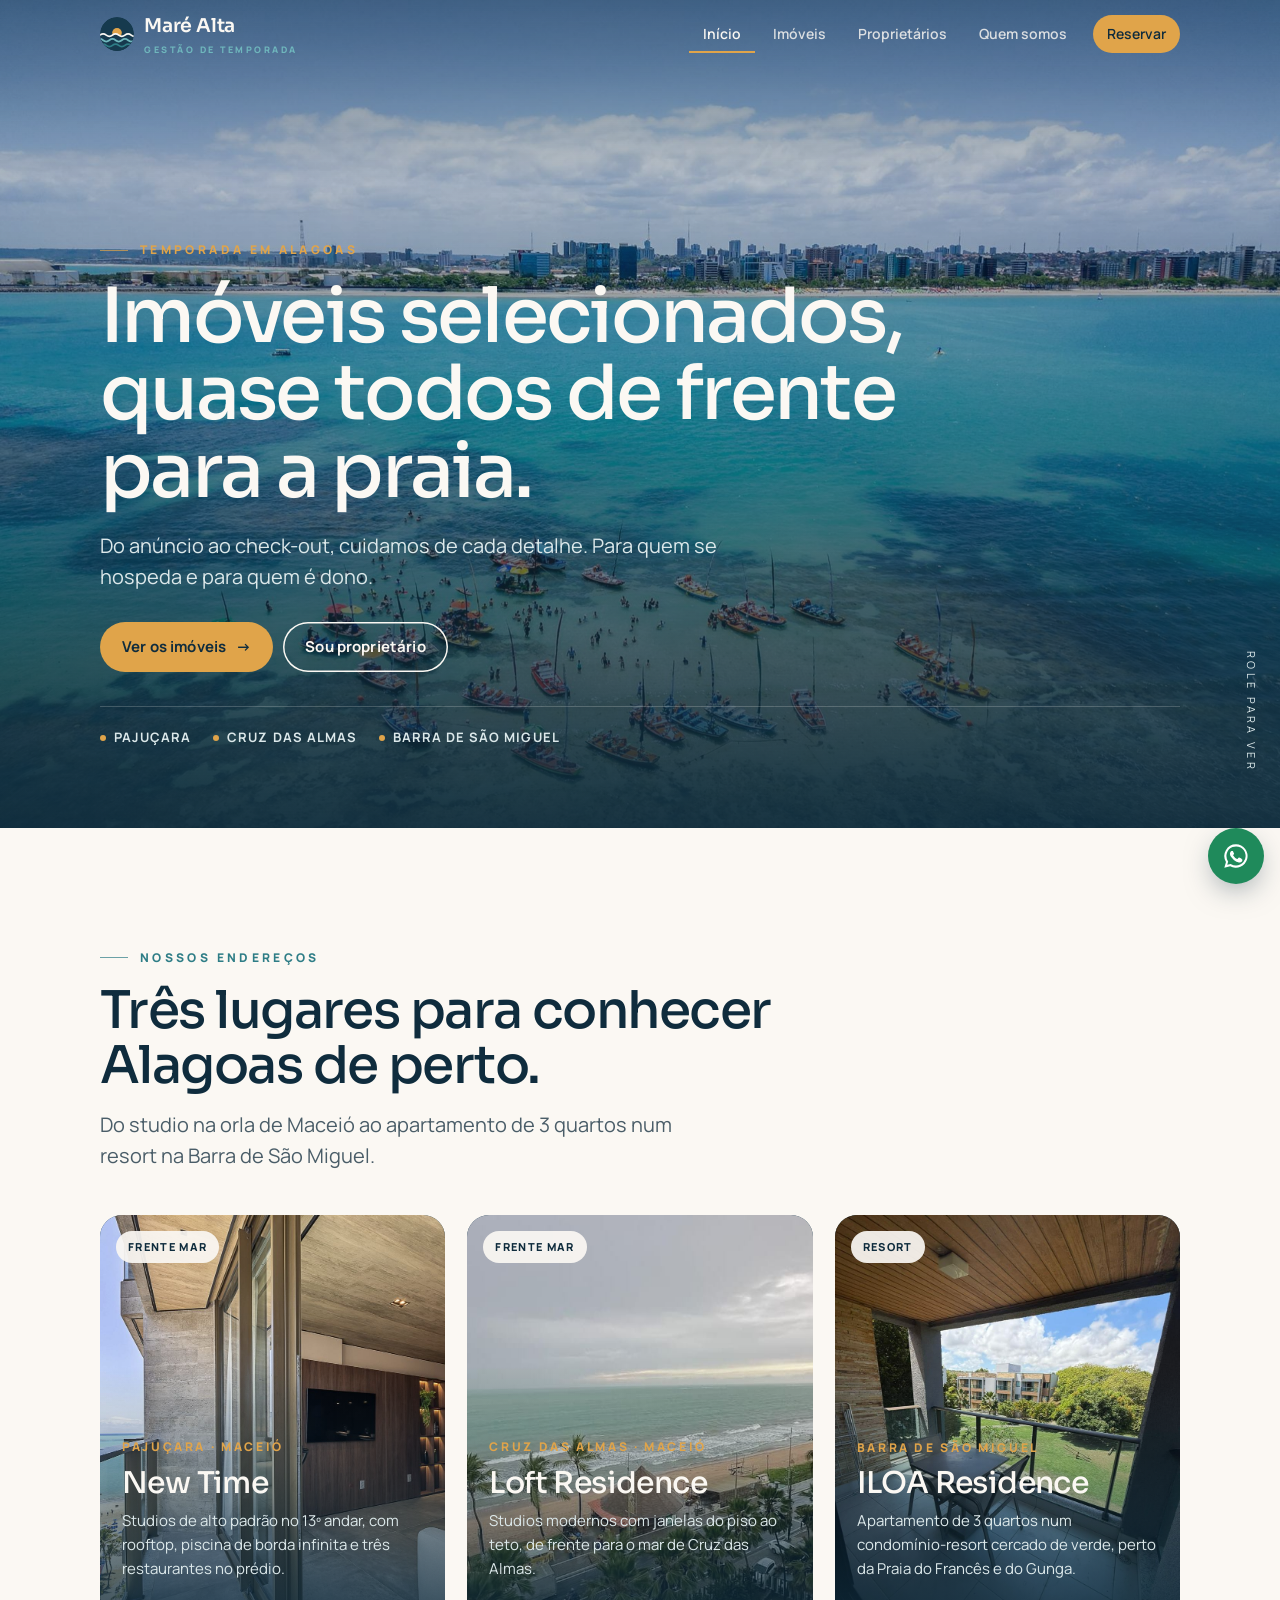
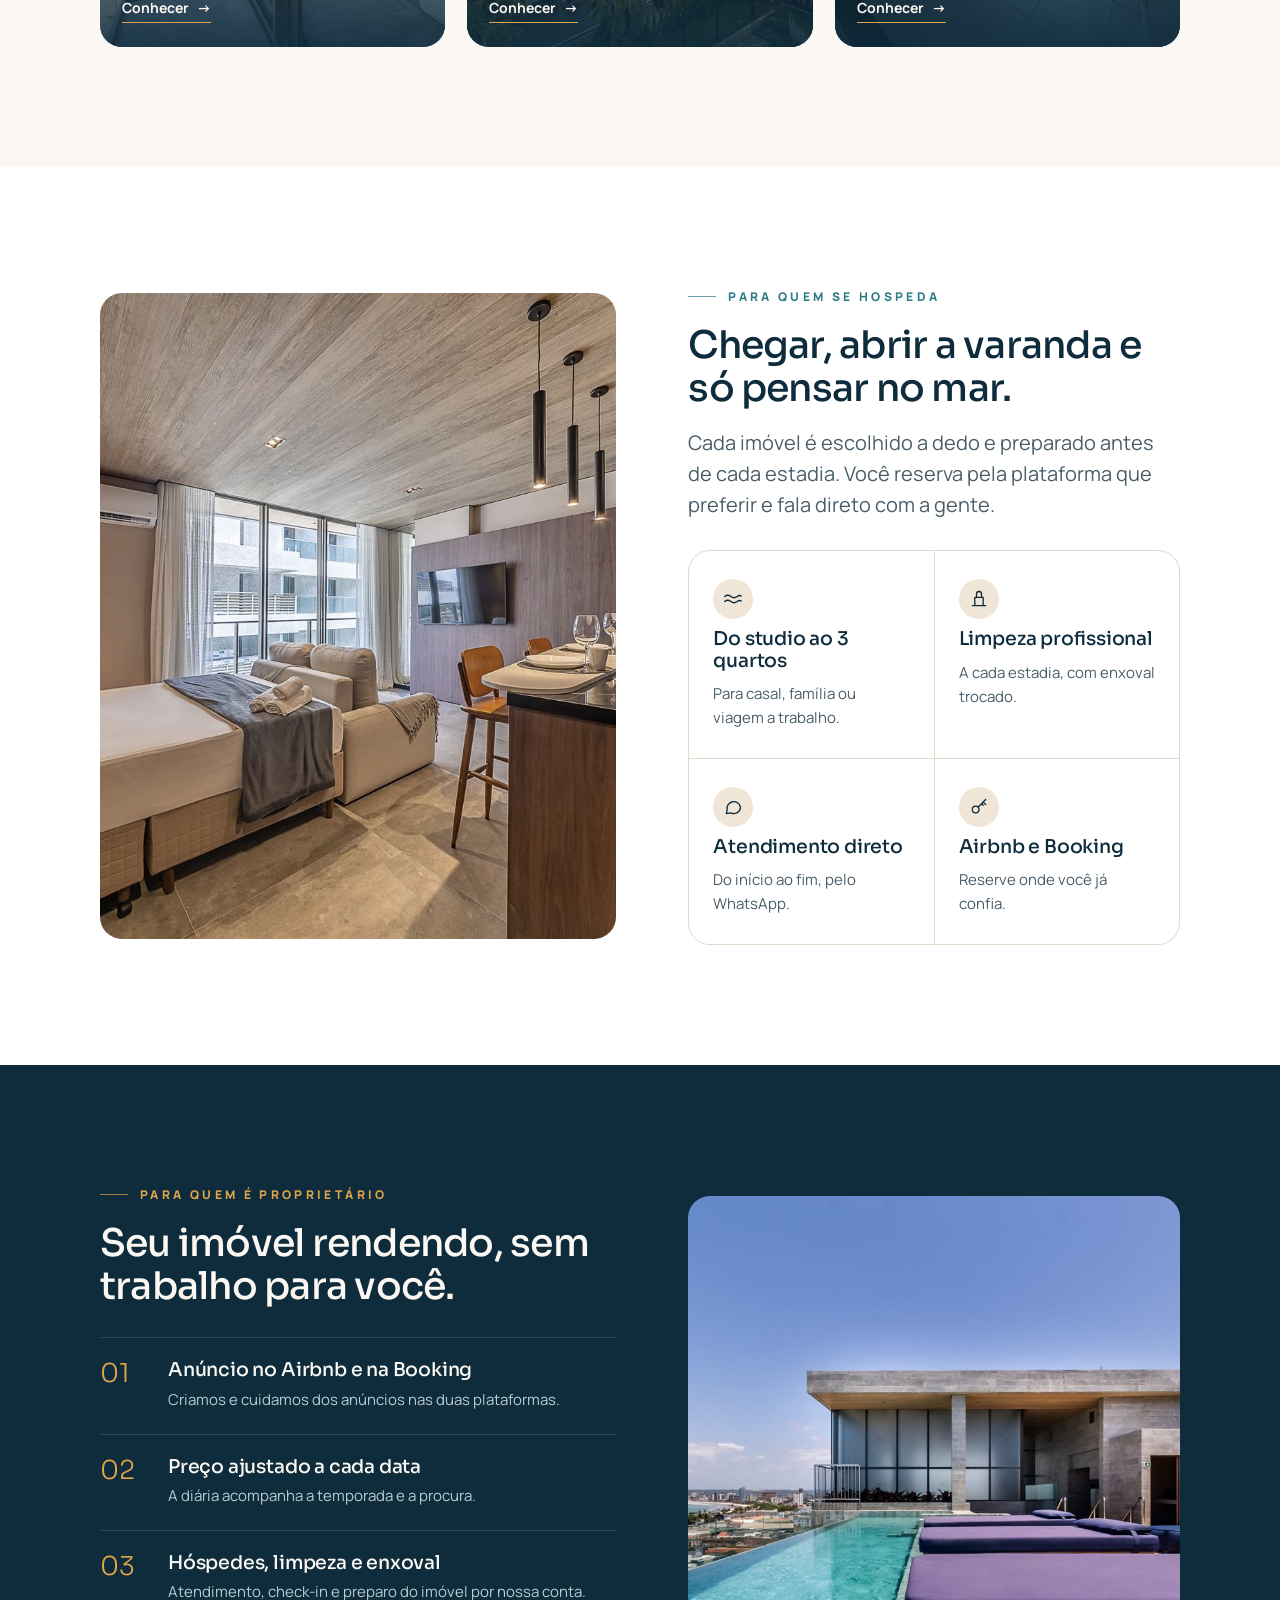
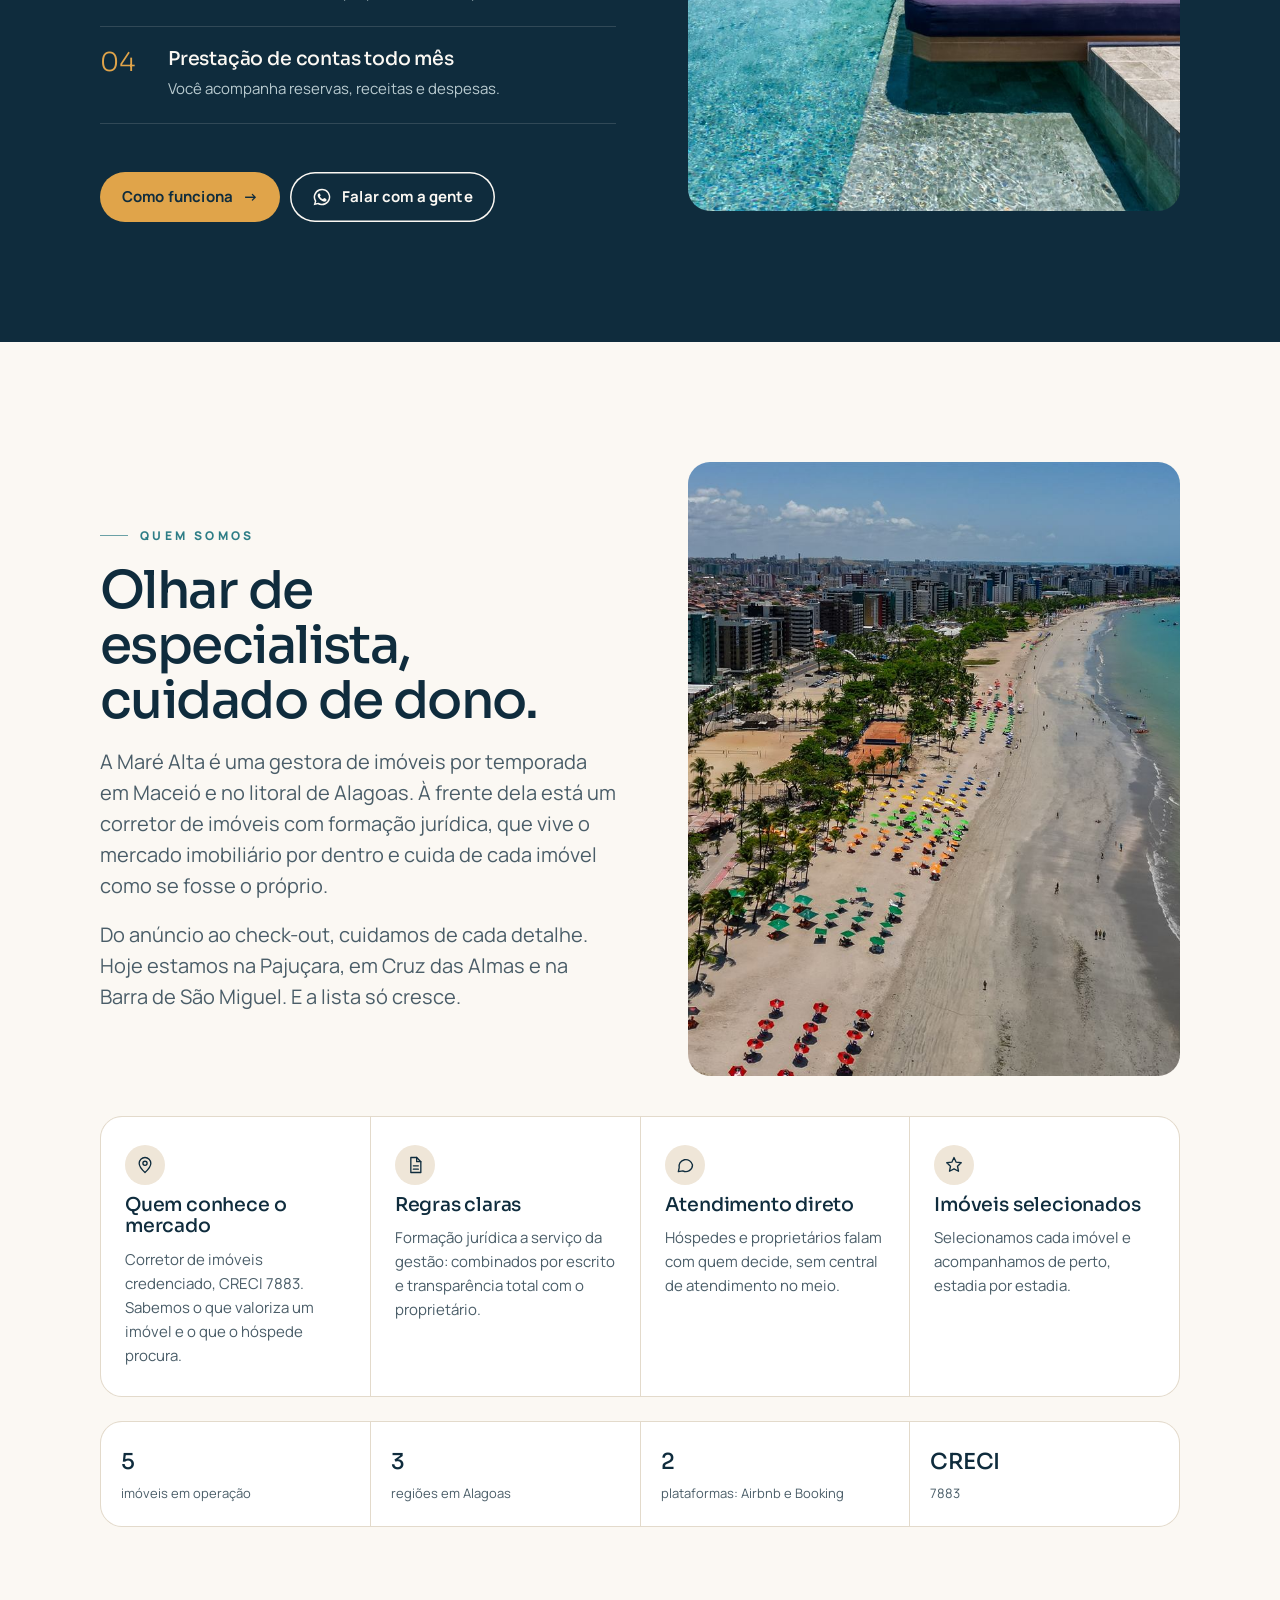
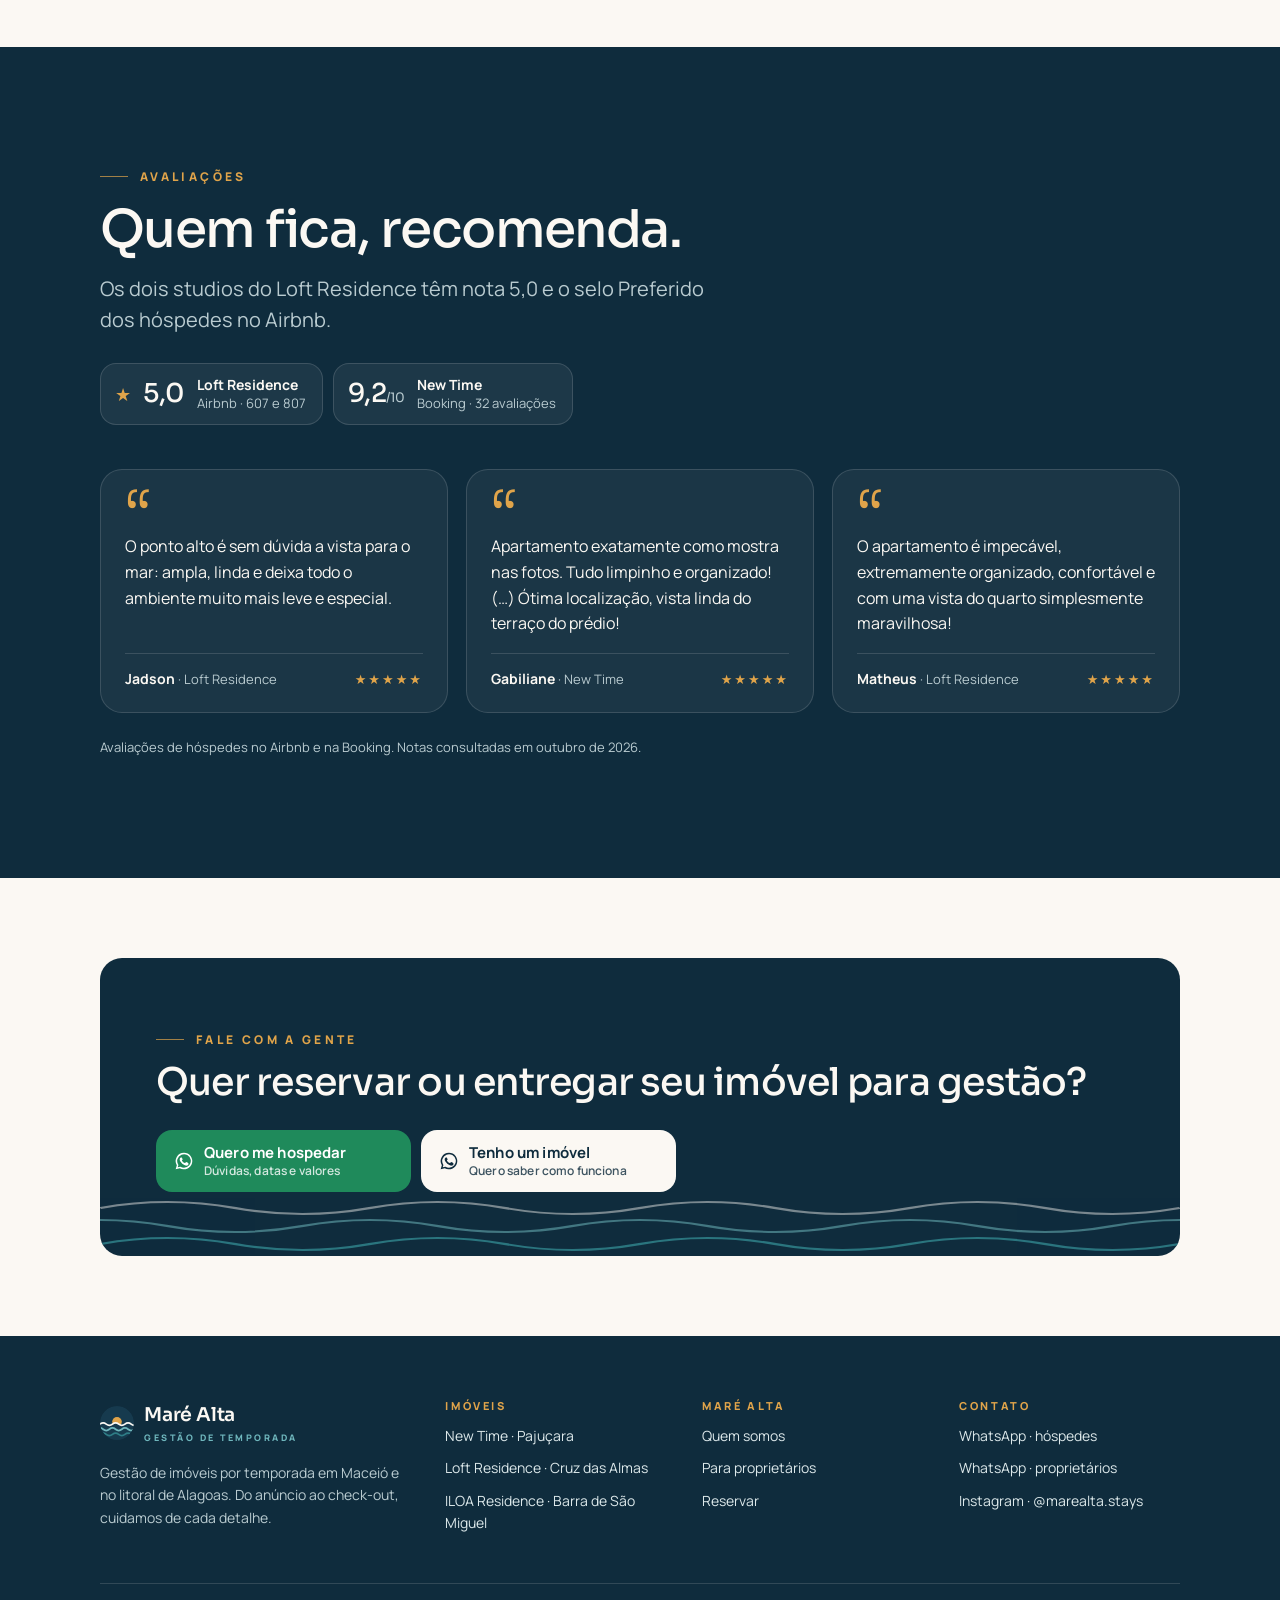
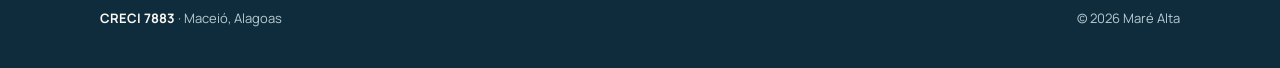
==== commit 2dd7e253: "Remove avaliações do ILOA" ====
--- a/index.html
+++ b/index.html
@@ -187,13 +187,12 @@
       <div class="scores mt-s">
         <div class="score"><span class="star">★</span><b>5,0</b><span><strong>Loft Residence</strong>Airbnb · 607 e 807</span></div>
         <div class="score"><b>9,2<small>/10</small></b><span><strong>New Time</strong>Booking · 32 avaliações</span></div>
-        <div class="score"><span class="star">★</span><b>4,75</b><span><strong>ILOA Residence</strong>Airbnb</span></div>
       </div>
     </div>
     <div class="quotes">
       <figure class="quote reveal"><blockquote>O ponto alto é sem dúvida a vista para o mar: ampla, linda e deixa todo o ambiente muito mais leve e especial.</blockquote><figcaption><span><b>Jadson</b> · Loft Residence</span><span class="stars" aria-label="5 estrelas">★★★★★</span></figcaption></figure>
       <figure class="quote reveal"><blockquote>Apartamento exatamente como mostra nas fotos. Tudo limpinho e organizado! (…) Ótima localização, vista linda do terraço do prédio!</blockquote><figcaption><span><b>Gabiliane</b> · New Time</span><span class="stars" aria-label="5 estrelas">★★★★★</span></figcaption></figure>
-      <figure class="quote reveal"><blockquote>O condomínio é muito agradável em meio a natureza, com piscinas grandes (…) Nossa família adorou a estadia!</blockquote><figcaption><span><b>Juliana</b> · ILOA Residence</span><span class="stars" aria-label="5 estrelas">★★★★★</span></figcaption></figure>
+      <figure class="quote reveal"><blockquote>O apartamento é impecável, extremamente organizado, confortável e com uma vista do quarto simplesmente maravilhosa!</blockquote><figcaption><span><b>Matheus</b> · Loft Residence</span><span class="stars" aria-label="5 estrelas">★★★★★</span></figcaption></figure>
     </div>
     <p class="note mt-m">Avaliações de hóspedes no Airbnb e na Booking. Notas consultadas em outubro de 2026.</p>
   </div>
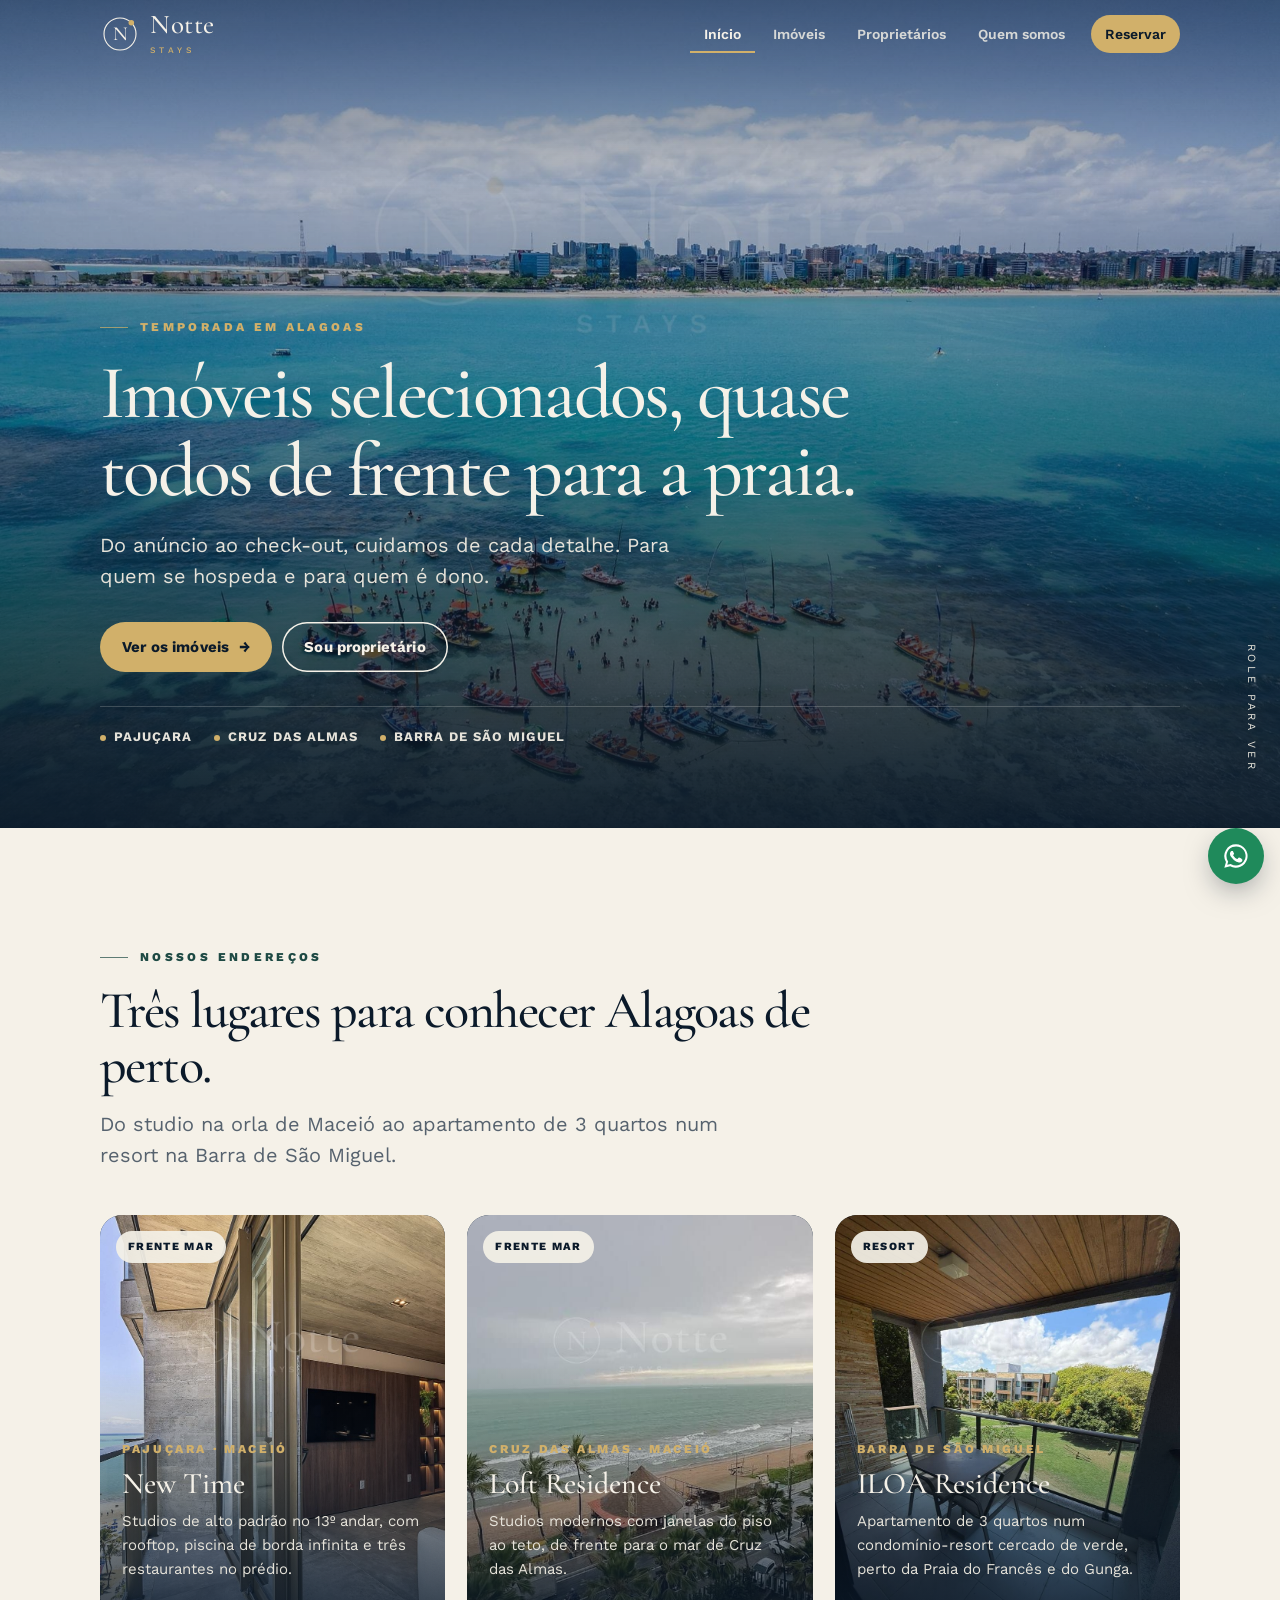
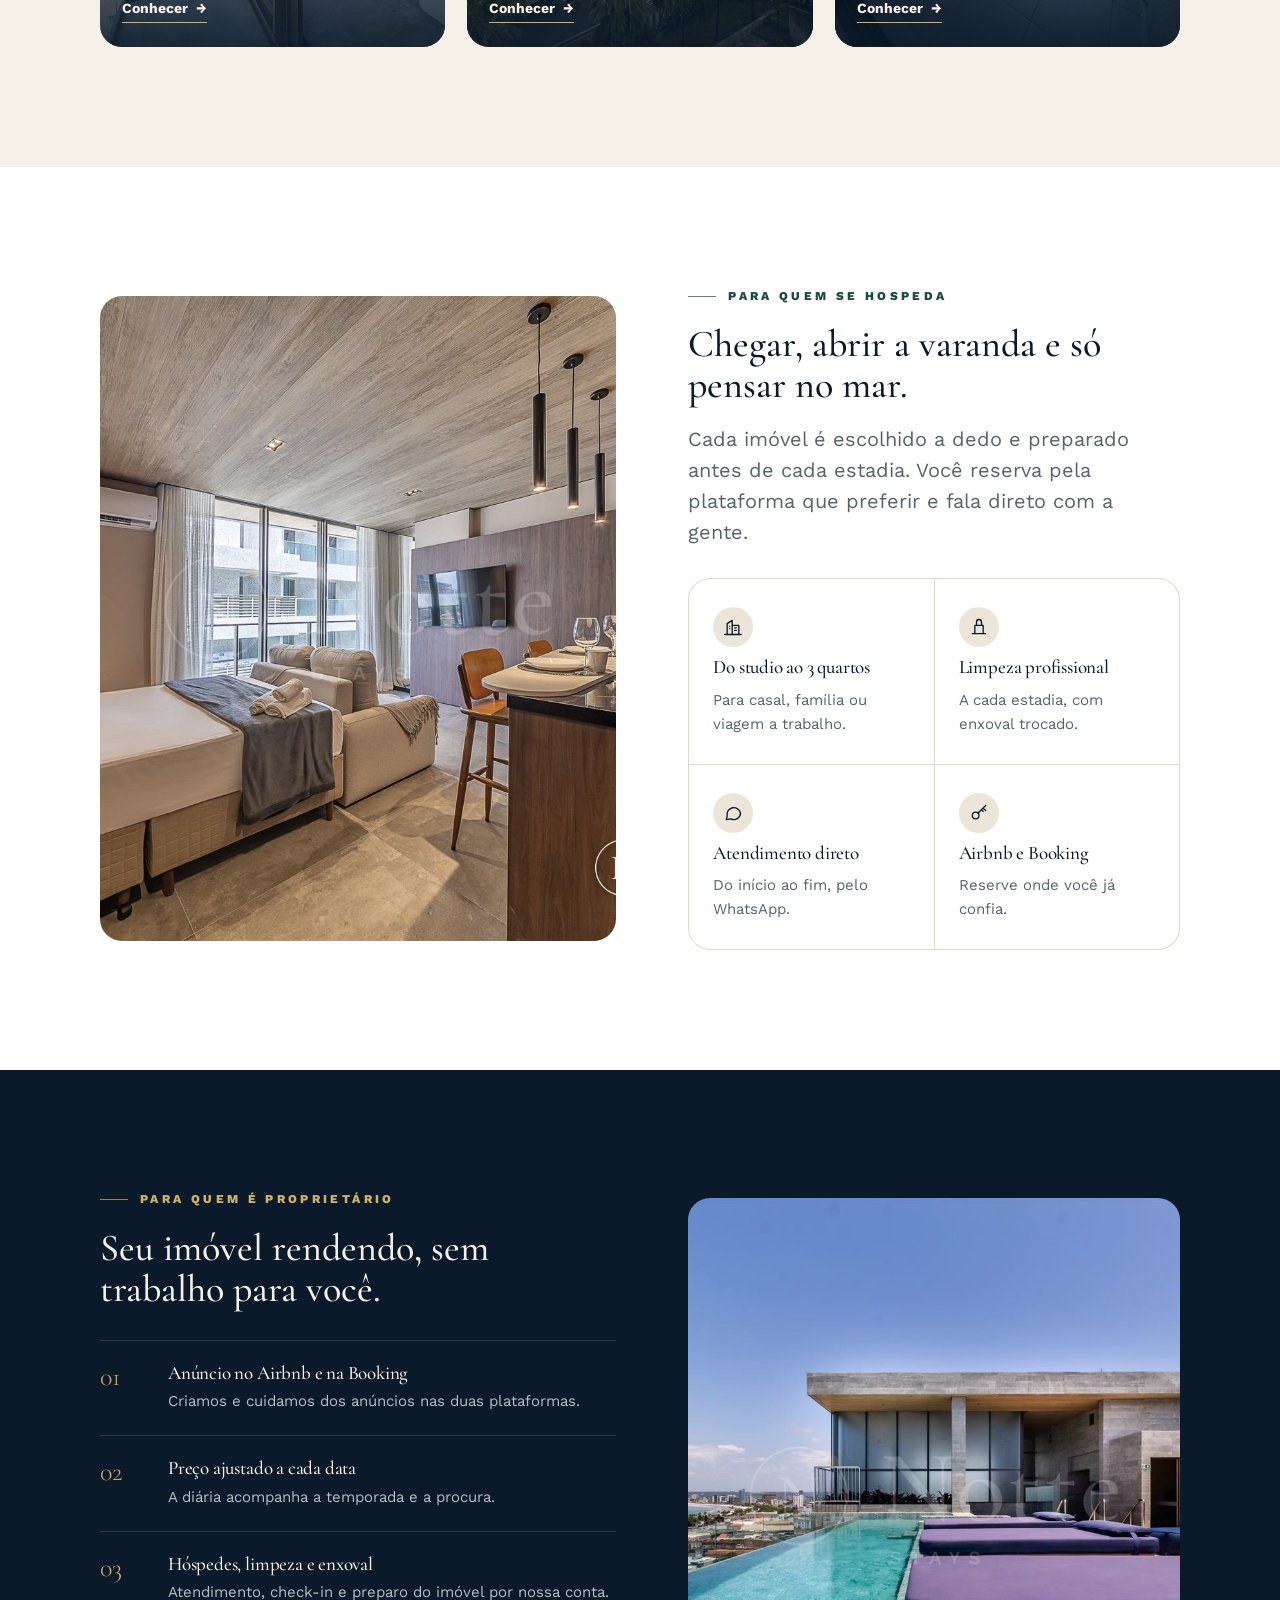
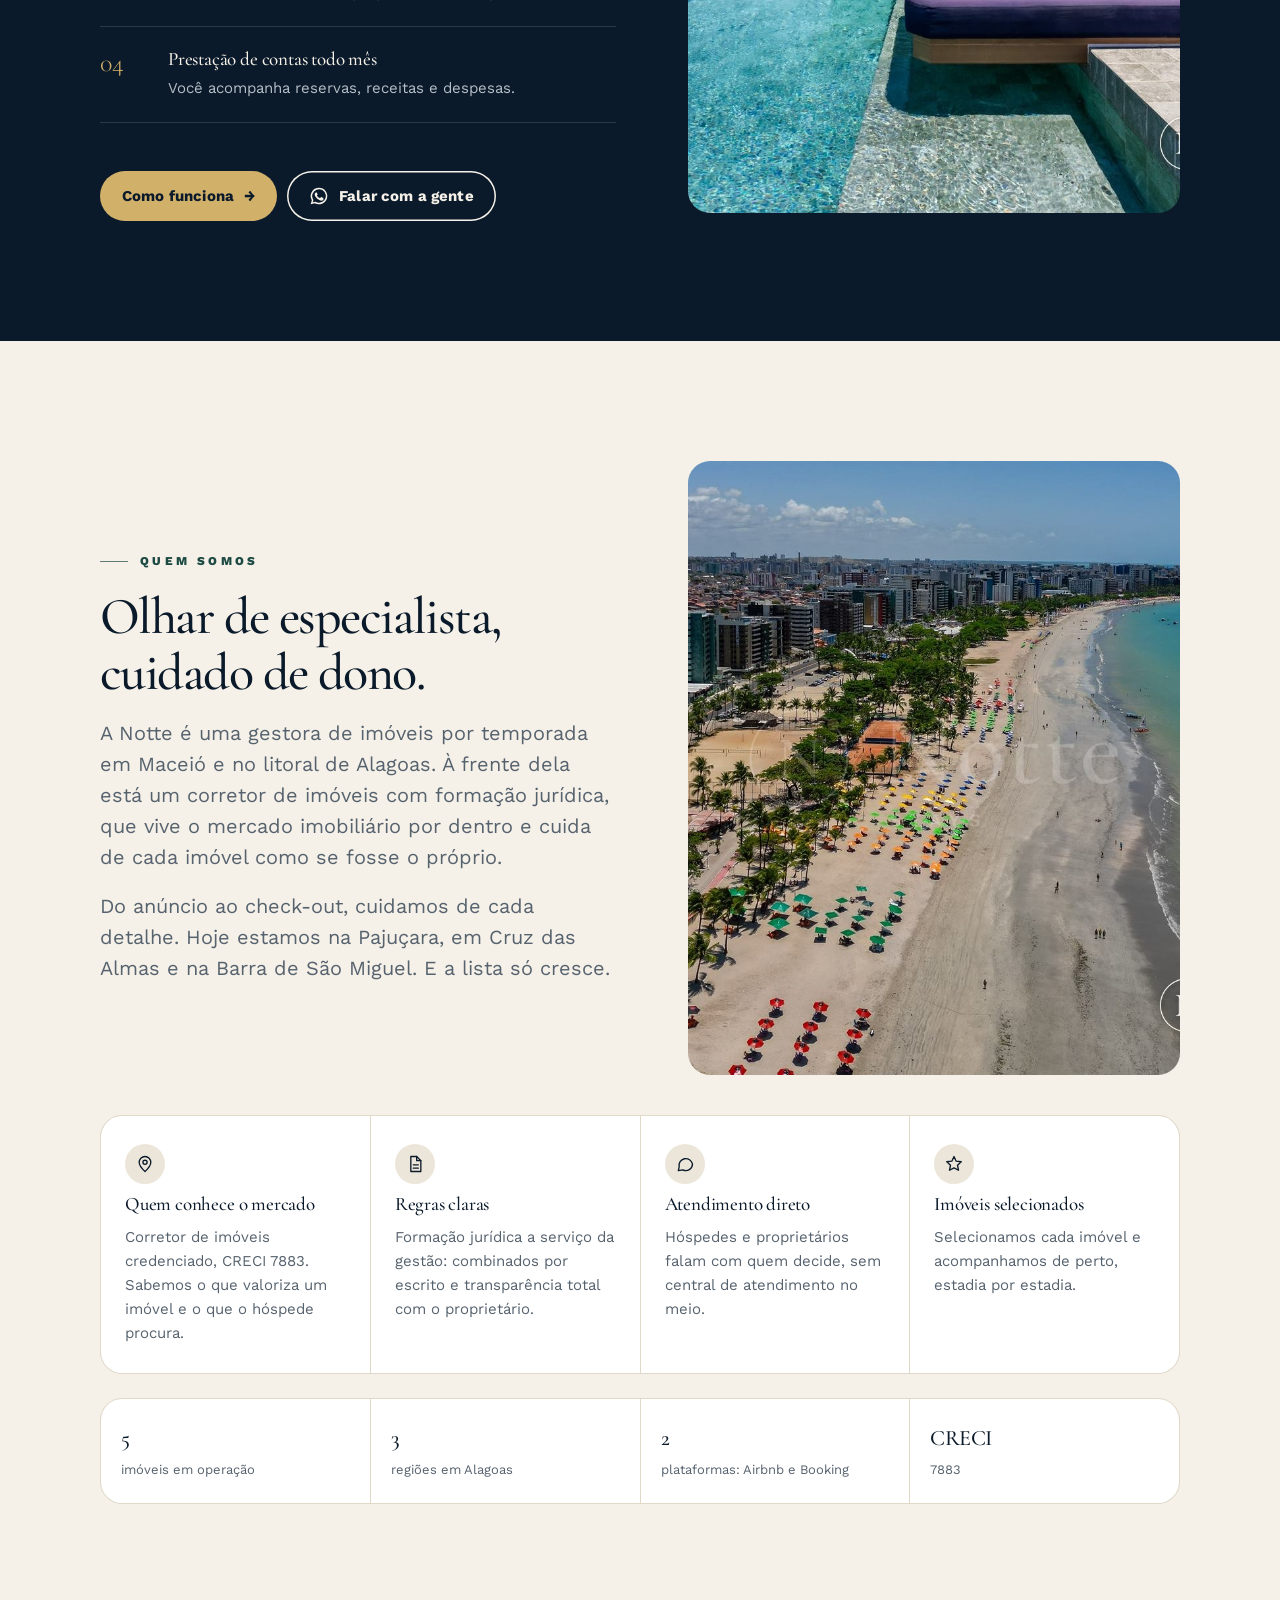
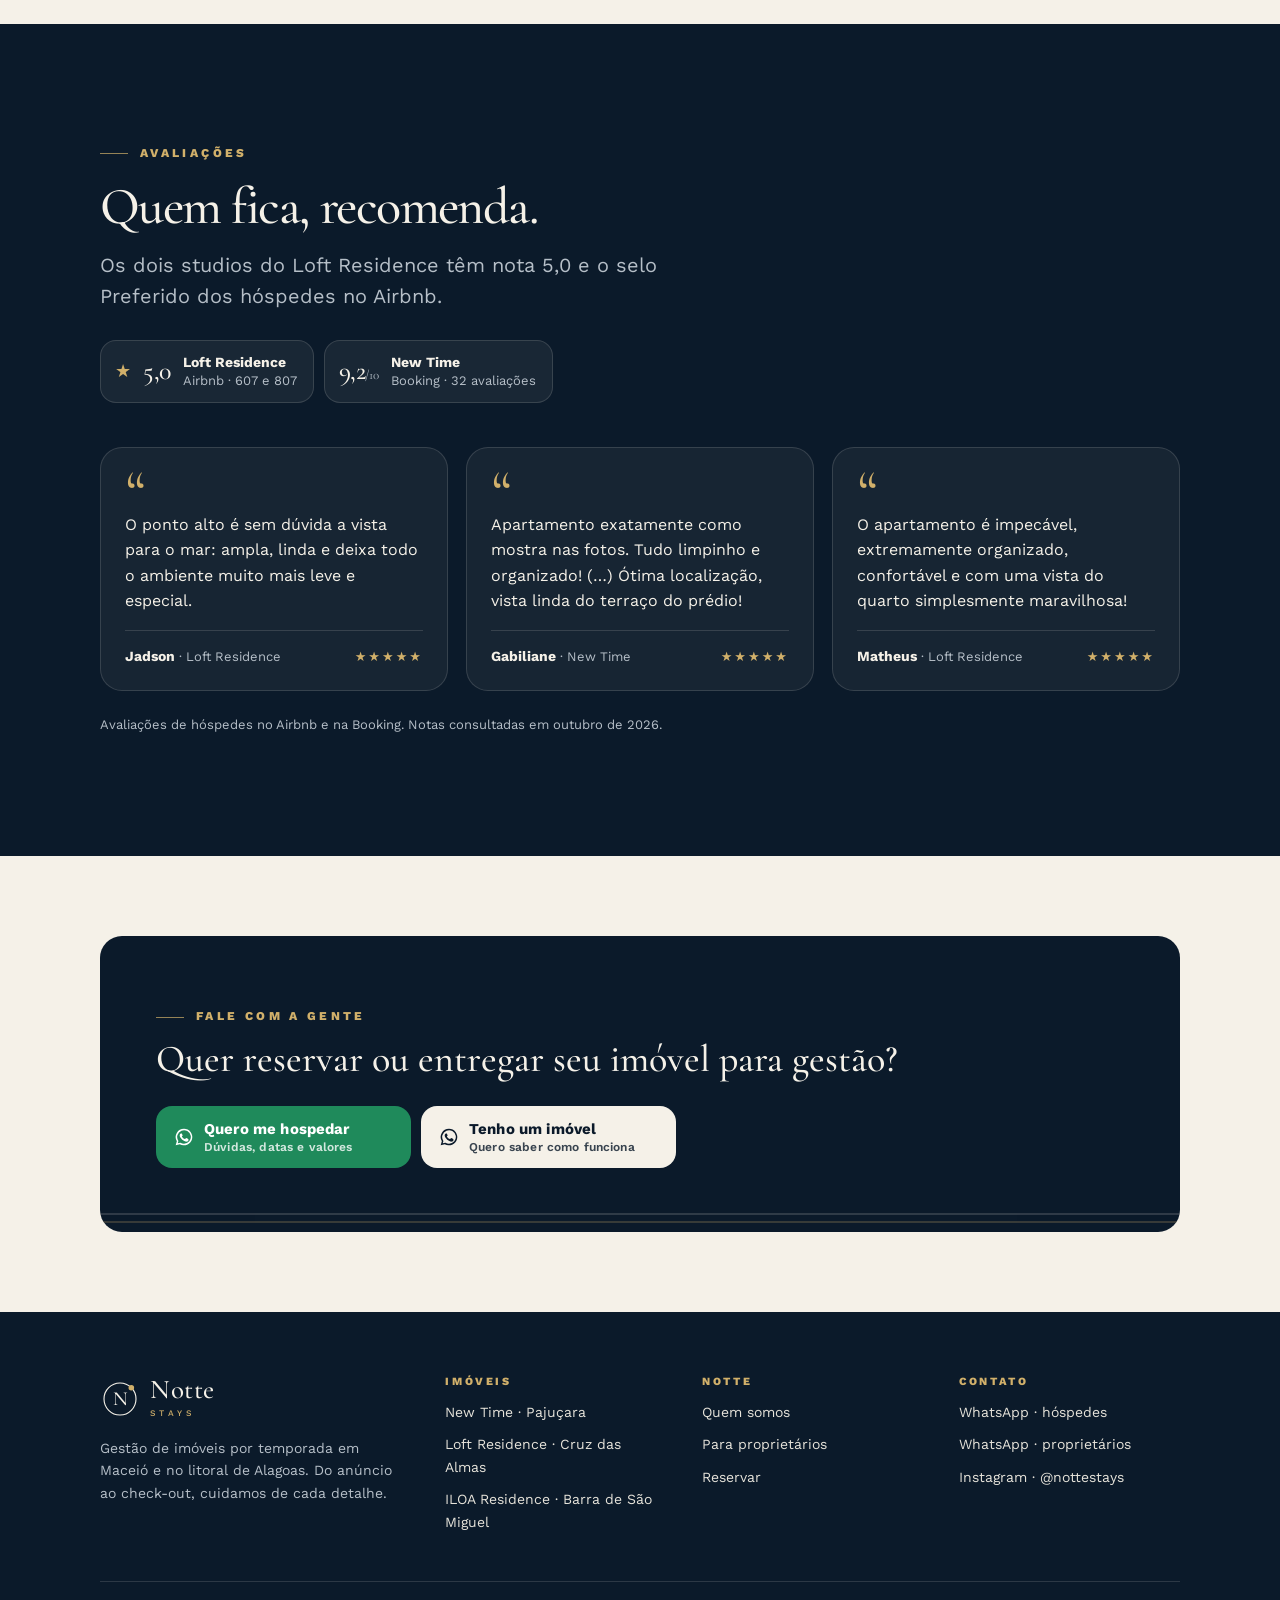
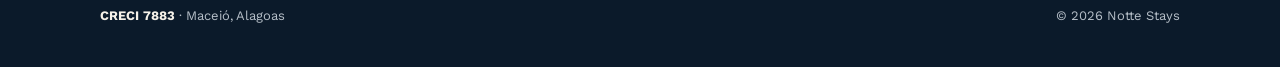
==== commit b9e46c5f: "Nova marca: Notte Stays (nome, selo, cores, fontes e marca d'água das fotos)" ====
--- a/index.html
+++ b/index.html
@@ -3,11 +3,12 @@
 <head>
 <meta charset="utf-8">
 <meta name="viewport" content="width=device-width, initial-scale=1, viewport-fit=cover">
-<title>Maré Alta · Gestão de Temporada</title>
+<script>/* endereço antigo (GitHub Pages) leva para o oficial */ if (location.hostname.indexOf('github.io') > -1) location.replace('https://marealta.vercel.app' + location.pathname.replace('/marealta', '') + location.search + location.hash);</script>
+<title>Notte Stays · Gestão de Temporada</title>
 <meta name="description" content="Gestão de imóveis por temporada em Maceió e no litoral de Alagoas. Imóveis selecionados, quase todos de frente para a praia, com reserva pelo Airbnb e pela Booking.">
-<meta name="theme-color" content="#0F2C3D">
+<meta name="theme-color" content="#0B1A2A">
 <meta property="og:type" content="website">
-<meta property="og:title" content="Maré Alta · Gestão de Temporada">
+<meta property="og:title" content="Notte Stays · Gestão de Temporada">
 <meta property="og:description" content="Gestão de imóveis por temporada em Maceió e no litoral de Alagoas. Imóveis selecionados, quase todos de frente para a praia, com reserva pelo Airbnb e pela Booking.">
 <meta property="og:image" content="https://marealta.vercel.app/img/og.jpg">
 <meta property="og:url" content="https://marealta.vercel.app/">
@@ -18,7 +19,7 @@
 <link rel="apple-touch-icon" href="./img/icone-180.png">
 <link rel="preconnect" href="https://fonts.googleapis.com">
 <link rel="preconnect" href="https://fonts.gstatic.com" crossorigin>
-<link href="https://fonts.googleapis.com/css2?family=Sora:wght@300;400;500;600&family=Manrope:wght@400;500;600;700;800&display=swap" rel="stylesheet">
+<link href="https://fonts.googleapis.com/css2?family=Cormorant+Garamond:wght@300;400;500;600&family=Work+Sans:wght@400;500;600;700&display=swap" rel="stylesheet">
 <link rel="stylesheet" href="./assets/site.css">
 <link rel="preload" as="image" href="./img/capa-inicio.jpg">
 <script>window.va = window.va || function () { (window.vaq = window.vaq || []).push(arguments); };</script>
@@ -27,7 +28,7 @@
 <body>
 <header class="site-head">
   <div class="wrap head-row">
-    <a class="brand" href="./" aria-label="Maré Alta, início"><svg viewBox="0 0 120 120" role="img" aria-label="Símbolo Maré Alta"><defs><clipPath id="m1"><circle cx="60" cy="60" r="60"/></clipPath></defs><g clip-path="url(#m1)"><rect width="120" height="120" fill="#163A4E"/><circle cx="60" cy="56" r="17" fill="#E0A44A"/><path d="M0 64 q11 -9 22 0 t22 0 t22 0 t22 0 t22 0 t22 0 L132 120 L0 120 Z" fill="#163A4E"/><path d="M0 64 q11 -9 22 0 t22 0 t22 0 t22 0 t22 0 t22 0" fill="none" stroke="#FBF8F3" stroke-width="6" stroke-linecap="round"/><path d="M-11 82 q11 -9 22 0 t22 0 t22 0 t22 0 t22 0 t22 0" fill="none" stroke="#6FB7BD" stroke-width="6" stroke-linecap="round"/><path d="M0 100 q11 -9 22 0 t22 0 t22 0 t22 0 t22 0 t22 0" fill="none" stroke="#2E7D86" stroke-width="6" stroke-linecap="round"/></g></svg><span><b>Maré Alta</b><small>GESTÃO DE TEMPORADA</small></span></a>
+    <a class="brand" href="./" aria-label="Notte, início"><svg viewBox="0 0 100 100" role="img" aria-label="Símbolo Notte"><circle cx="50" cy="50" r="40" fill="none" stroke="currentColor" stroke-width="2.8"/><text x="50" y="66" text-anchor="middle" font-family="Cormorant Garamond, serif" font-weight="500" font-size="50" fill="currentColor">N</text><circle cx="78.3" cy="21.7" r="7" fill="#D1B06A"/></svg><span><b>Notte</b><small>STAYS</small></span></a>
     <nav class="nav" aria-label="Principal">
       <a href="./" aria-current="page">Início</a>
       <a href="./imoveis/">Imóveis</a>
@@ -40,7 +41,7 @@
 </header>
 <div class="drawer" id="drawer" role="dialog" aria-modal="true" aria-label="Menu">
   <div class="drawer-top">
-    <a class="brand" href="./"><svg viewBox="0 0 120 120" role="img" aria-label="Símbolo Maré Alta"><defs><clipPath id="m2"><circle cx="60" cy="60" r="60"/></clipPath></defs><g clip-path="url(#m2)"><rect width="120" height="120" fill="#163A4E"/><circle cx="60" cy="56" r="17" fill="#E0A44A"/><path d="M0 64 q11 -9 22 0 t22 0 t22 0 t22 0 t22 0 t22 0 L132 120 L0 120 Z" fill="#163A4E"/><path d="M0 64 q11 -9 22 0 t22 0 t22 0 t22 0 t22 0 t22 0" fill="none" stroke="#FBF8F3" stroke-width="6" stroke-linecap="round"/><path d="M-11 82 q11 -9 22 0 t22 0 t22 0 t22 0 t22 0 t22 0" fill="none" stroke="#6FB7BD" stroke-width="6" stroke-linecap="round"/><path d="M0 100 q11 -9 22 0 t22 0 t22 0 t22 0 t22 0 t22 0" fill="none" stroke="#2E7D86" stroke-width="6" stroke-linecap="round"/></g></svg><span><b>Maré Alta</b><small>GESTÃO DE TEMPORADA</small></span></a>
+    <a class="brand" href="./"><svg viewBox="0 0 100 100" role="img" aria-label="Símbolo Notte"><circle cx="50" cy="50" r="40" fill="none" stroke="currentColor" stroke-width="2.8"/><text x="50" y="66" text-anchor="middle" font-family="Cormorant Garamond, serif" font-weight="500" font-size="50" fill="currentColor">N</text><circle cx="78.3" cy="21.7" r="7" fill="#D1B06A"/></svg><span><b>Notte</b><small>STAYS</small></span></a>
     <button class="menu-btn" type="button" data-menu="close" aria-label="Fechar menu"><svg viewBox="0 0 24 24" fill="none" stroke="currentColor" stroke-width="1.8" stroke-linecap="round" aria-hidden="true"><path d="M6 6l12 12M18 6L6 18"/></svg></button>
   </div>
   <nav aria-label="Menu do celular">
@@ -54,7 +55,7 @@
   </nav>
   <div class="drawer-foot">
     <a class="btn sun block" href="./imoveis/#reservar">Reservar estadia</a>
-    <a class="btn wa block" href="https://wa.me/5582996196123?text=Ol%C3%A1!%20Vim%20pelo%20site%20da%20Mar%C3%A9%20Alta%20e%20quero%20me%20hospedar.%20Gostaria%20de%20consultar%20disponibilidade%20e%20valores." target="_blank" rel="noopener"><svg class="ico" viewBox="0 0 24 24" aria-hidden="true"><path fill="currentColor" d="M12 2a10 10 0 0 0-8.6 15.1L2 22l5-1.3A10 10 0 1 0 12 2zm0 18.2a8.2 8.2 0 0 1-4.2-1.2l-.3-.2-3 .8.8-2.9-.2-.3A8.2 8.2 0 1 1 12 20.2zm4.5-6.1c-.2-.1-1.5-.7-1.7-.8-.2-.1-.4-.1-.6.1l-.8 1c-.1.2-.3.2-.5.1a6.7 6.7 0 0 1-3.3-2.9c-.2-.4.2-.4.7-1.3.1-.2 0-.3 0-.4l-.8-1.8c-.2-.5-.4-.4-.6-.4h-.5a1 1 0 0 0-.7.3 3 3 0 0 0-.9 2.2 5.2 5.2 0 0 0 1.1 2.7 11.8 11.8 0 0 0 4.5 4c1.7.7 2.3.8 3.2.6.5-.1 1.5-.6 1.7-1.2.2-.6.2-1.1.1-1.2l-.4-.3z"/></svg> Falar no WhatsApp</a>
+    <a class="btn wa block" href="https://wa.me/5582996196123?text=Ol%C3%A1!%20Vim%20pelo%20site%20da%20Notte%20e%20quero%20me%20hospedar.%20Gostaria%20de%20consultar%20disponibilidade%20e%20valores." target="_blank" rel="noopener"><svg class="ico" viewBox="0 0 24 24" aria-hidden="true"><path fill="currentColor" d="M12 2a10 10 0 0 0-8.6 15.1L2 22l5-1.3A10 10 0 1 0 12 2zm0 18.2a8.2 8.2 0 0 1-4.2-1.2l-.3-.2-3 .8.8-2.9-.2-.3A8.2 8.2 0 1 1 12 20.2zm4.5-6.1c-.2-.1-1.5-.7-1.7-.8-.2-.1-.4-.1-.6.1l-.8 1c-.1.2-.3.2-.5.1a6.7 6.7 0 0 1-3.3-2.9c-.2-.4.2-.4.7-1.3.1-.2 0-.3 0-.4l-.8-1.8c-.2-.5-.4-.4-.6-.4h-.5a1 1 0 0 0-.7.3 3 3 0 0 0-.9 2.2 5.2 5.2 0 0 0 1.1 2.7 11.8 11.8 0 0 0 4.5 4c1.7.7 2.3.8 3.2.6.5-.1 1.5-.6 1.7-1.2.2-.6.2-1.1.1-1.2l-.4-.3z"/></svg> Falar no WhatsApp</a>
   </div>
 </div>
 <main id="conteudo">
@@ -123,7 +124,7 @@
       <h2 class="h-lg">Chegar, abrir a varanda e só pensar no mar.</h2>
       <p class="lede">Cada imóvel é escolhido a dedo e preparado antes de cada estadia. Você reserva pela plataforma que preferir e fala direto com a gente.</p>
       <div class="pillars mt-s">
-        <div class="pillar"><span class="ic"><svg viewBox="0 0 24 24" fill="none" stroke="currentColor" stroke-width="1.6" stroke-linecap="round" aria-hidden="true"><path d="M2 9c2.5-2 5-2 7.5 0s5 2 7.5 0 3.5-1.6 5-.6M2 15c2.5-2 5-2 7.5 0s5 2 7.5 0 3.5-1.6 5-.6"/></svg></span><h3>Do studio ao 3 quartos</h3><p>Para casal, família ou viagem a trabalho.</p></div>
+        <div class="pillar"><span class="ic"><svg viewBox="0 0 24 24" fill="none" stroke="currentColor" stroke-width="1.6" stroke-linecap="round" stroke-linejoin="round" aria-hidden="true"><path d="M2 21h20M5 21V8l6-4v17M11 21V10h8v11M14 13h2M14 16h2M8 11h0M8 14h0"/></svg></span><h3>Do studio ao 3 quartos</h3><p>Para casal, família ou viagem a trabalho.</p></div>
         <div class="pillar"><span class="ic"><svg viewBox="0 0 24 24" fill="none" stroke="currentColor" stroke-width="1.6" stroke-linecap="round" stroke-linejoin="round" aria-hidden="true"><path d="M4 20h16M7 20V10h10v10M9 10V6a3 3 0 0 1 6 0v4"/></svg></span><h3>Limpeza profissional</h3><p>A cada estadia, com enxoval trocado.</p></div>
         <div class="pillar"><span class="ic"><svg viewBox="0 0 24 24" fill="none" stroke="currentColor" stroke-width="1.6" stroke-linecap="round" stroke-linejoin="round" aria-hidden="true"><path d="M21 12a8 8 0 0 1-11.6 7.1L4 20l1-4.6A8 8 0 1 1 21 12z"/></svg></span><h3>Atendimento direto</h3><p>Do início ao fim, pelo WhatsApp.</p></div>
         <div class="pillar"><span class="ic"><svg viewBox="0 0 24 24" fill="none" stroke="currentColor" stroke-width="1.6" stroke-linecap="round" stroke-linejoin="round" aria-hidden="true"><circle cx="8" cy="15" r="4"/><path d="M11 12l9-9M17 6l3 3M15 8l2 2"/></svg></span><h3>Airbnb e Booking</h3><p>Reserve onde você já confia.</p></div>
@@ -146,7 +147,7 @@
       </ol>
       <div class="hero-actions">
         <a class="btn sun" href="./proprietarios/">Como funciona <span aria-hidden="true">→</span></a>
-        <a class="btn ghost" href="https://wa.me/5582996196123?text=Ol%C3%A1!%20Vim%20pelo%20site%20da%20Mar%C3%A9%20Alta.%20Tenho%20um%20im%C3%B3vel%20e%20gostaria%20de%20saber%20como%20funciona%20a%20administra%C3%A7%C3%A3o." target="_blank" rel="noopener"><svg class="ico" viewBox="0 0 24 24" aria-hidden="true"><path fill="currentColor" d="M12 2a10 10 0 0 0-8.6 15.1L2 22l5-1.3A10 10 0 1 0 12 2zm0 18.2a8.2 8.2 0 0 1-4.2-1.2l-.3-.2-3 .8.8-2.9-.2-.3A8.2 8.2 0 1 1 12 20.2zm4.5-6.1c-.2-.1-1.5-.7-1.7-.8-.2-.1-.4-.1-.6.1l-.8 1c-.1.2-.3.2-.5.1a6.7 6.7 0 0 1-3.3-2.9c-.2-.4.2-.4.7-1.3.1-.2 0-.3 0-.4l-.8-1.8c-.2-.5-.4-.4-.6-.4h-.5a1 1 0 0 0-.7.3 3 3 0 0 0-.9 2.2 5.2 5.2 0 0 0 1.1 2.7 11.8 11.8 0 0 0 4.5 4c1.7.7 2.3.8 3.2.6.5-.1 1.5-.6 1.7-1.2.2-.6.2-1.1.1-1.2l-.4-.3z"/></svg> Falar com a gente</a>
+        <a class="btn ghost" href="https://wa.me/5582996196123?text=Ol%C3%A1!%20Vim%20pelo%20site%20da%20Notte.%20Tenho%20um%20im%C3%B3vel%20e%20gostaria%20de%20saber%20como%20funciona%20a%20administra%C3%A7%C3%A3o." target="_blank" rel="noopener"><svg class="ico" viewBox="0 0 24 24" aria-hidden="true"><path fill="currentColor" d="M12 2a10 10 0 0 0-8.6 15.1L2 22l5-1.3A10 10 0 1 0 12 2zm0 18.2a8.2 8.2 0 0 1-4.2-1.2l-.3-.2-3 .8.8-2.9-.2-.3A8.2 8.2 0 1 1 12 20.2zm4.5-6.1c-.2-.1-1.5-.7-1.7-.8-.2-.1-.4-.1-.6.1l-.8 1c-.1.2-.3.2-.5.1a6.7 6.7 0 0 1-3.3-2.9c-.2-.4.2-.4.7-1.3.1-.2 0-.3 0-.4l-.8-1.8c-.2-.5-.4-.4-.6-.4h-.5a1 1 0 0 0-.7.3 3 3 0 0 0-.9 2.2 5.2 5.2 0 0 0 1.1 2.7 11.8 11.8 0 0 0 4.5 4c1.7.7 2.3.8 3.2.6.5-.1 1.5-.6 1.7-1.2.2-.6.2-1.1.1-1.2l-.4-.3z"/></svg> Falar com a gente</a>
       </div>
     </div>
   </div>
@@ -157,7 +158,7 @@
     <div class="split-text reveal">
       <span class="eyebrow">Quem somos</span>
       <h2 class="h-xl">Olhar de especialista, cuidado de dono.</h2>
-      <p class="lede">A Maré Alta é uma gestora de imóveis por temporada em Maceió e no litoral de Alagoas. À frente dela está um corretor de imóveis com formação jurídica, que vive o mercado imobiliário por dentro e cuida de cada imóvel como se fosse o próprio.</p>
+      <p class="lede">A Notte é uma gestora de imóveis por temporada em Maceió e no litoral de Alagoas. À frente dela está um corretor de imóveis com formação jurídica, que vive o mercado imobiliário por dentro e cuida de cada imóvel como se fosse o próprio.</p>
       <p class="lede">Do anúncio ao check-out, cuidamos de cada detalhe. Hoje estamos na Pajuçara, em Cruz das Almas e na Barra de São Miguel. E a lista só cresce.</p>
     </div>
     <div class="split-media reveal"><img src="./img/pajucara-2.jpg" loading="lazy" alt="Orla da Pajuçara vista do alto, com coqueiros, areia clara e mar azul"></div>
@@ -204,10 +205,10 @@
       <span class="eyebrow sun">Fale com a gente</span>
       <h2 class="h-lg mt-s">Quer reservar ou entregar seu imóvel para gestão?</h2>
       <div class="actions">
-        <a class="btn wa wa-btn" href="https://wa.me/5582996196123?text=Ol%C3%A1!%20Vim%20pelo%20site%20da%20Mar%C3%A9%20Alta%20e%20quero%20me%20hospedar.%20Gostaria%20de%20consultar%20disponibilidade%20e%20valores." target="_blank" rel="noopener"><svg class="ico" viewBox="0 0 24 24" aria-hidden="true"><path fill="currentColor" d="M12 2a10 10 0 0 0-8.6 15.1L2 22l5-1.3A10 10 0 1 0 12 2zm0 18.2a8.2 8.2 0 0 1-4.2-1.2l-.3-.2-3 .8.8-2.9-.2-.3A8.2 8.2 0 1 1 12 20.2zm4.5-6.1c-.2-.1-1.5-.7-1.7-.8-.2-.1-.4-.1-.6.1l-.8 1c-.1.2-.3.2-.5.1a6.7 6.7 0 0 1-3.3-2.9c-.2-.4.2-.4.7-1.3.1-.2 0-.3 0-.4l-.8-1.8c-.2-.5-.4-.4-.6-.4h-.5a1 1 0 0 0-.7.3 3 3 0 0 0-.9 2.2 5.2 5.2 0 0 0 1.1 2.7 11.8 11.8 0 0 0 4.5 4c1.7.7 2.3.8 3.2.6.5-.1 1.5-.6 1.7-1.2.2-.6.2-1.1.1-1.2l-.4-.3z"/></svg><span>Quero me hospedar<small>Dúvidas, datas e valores</small></span></a>
-        <a class="btn light wa-btn" href="https://wa.me/5582996196123?text=Ol%C3%A1!%20Vim%20pelo%20site%20da%20Mar%C3%A9%20Alta.%20Tenho%20um%20im%C3%B3vel%20e%20gostaria%20de%20saber%20como%20funciona%20a%20administra%C3%A7%C3%A3o." target="_blank" rel="noopener"><svg class="ico" viewBox="0 0 24 24" aria-hidden="true"><path fill="currentColor" d="M12 2a10 10 0 0 0-8.6 15.1L2 22l5-1.3A10 10 0 1 0 12 2zm0 18.2a8.2 8.2 0 0 1-4.2-1.2l-.3-.2-3 .8.8-2.9-.2-.3A8.2 8.2 0 1 1 12 20.2zm4.5-6.1c-.2-.1-1.5-.7-1.7-.8-.2-.1-.4-.1-.6.1l-.8 1c-.1.2-.3.2-.5.1a6.7 6.7 0 0 1-3.3-2.9c-.2-.4.2-.4.7-1.3.1-.2 0-.3 0-.4l-.8-1.8c-.2-.5-.4-.4-.6-.4h-.5a1 1 0 0 0-.7.3 3 3 0 0 0-.9 2.2 5.2 5.2 0 0 0 1.1 2.7 11.8 11.8 0 0 0 4.5 4c1.7.7 2.3.8 3.2.6.5-.1 1.5-.6 1.7-1.2.2-.6.2-1.1.1-1.2l-.4-.3z"/></svg><span>Tenho um imóvel<small>Quero saber como funciona</small></span></a>
-      </div>
-      <svg class="waves" viewBox="0 0 400 70" preserveAspectRatio="none" aria-hidden="true"><path d="M0 22 q25 -12 50 0 t50 0 t50 0 t50 0 t50 0 t50 0 t50 0 t50 0" fill="none" stroke="#FBF8F3" stroke-width="2" opacity=".5"/><path d="M-25 40 q25 -12 50 0 t50 0 t50 0 t50 0 t50 0 t50 0 t50 0 t50 0 t50 0" fill="none" stroke="#6FB7BD" stroke-width="2" opacity=".6"/><path d="M0 58 q25 -12 50 0 t50 0 t50 0 t50 0 t50 0 t50 0 t50 0 t50 0" fill="none" stroke="#2E7D86" stroke-width="2"/></svg>
+        <a class="btn wa wa-btn" href="https://wa.me/5582996196123?text=Ol%C3%A1!%20Vim%20pelo%20site%20da%20Notte%20e%20quero%20me%20hospedar.%20Gostaria%20de%20consultar%20disponibilidade%20e%20valores." target="_blank" rel="noopener"><svg class="ico" viewBox="0 0 24 24" aria-hidden="true"><path fill="currentColor" d="M12 2a10 10 0 0 0-8.6 15.1L2 22l5-1.3A10 10 0 1 0 12 2zm0 18.2a8.2 8.2 0 0 1-4.2-1.2l-.3-.2-3 .8.8-2.9-.2-.3A8.2 8.2 0 1 1 12 20.2zm4.5-6.1c-.2-.1-1.5-.7-1.7-.8-.2-.1-.4-.1-.6.1l-.8 1c-.1.2-.3.2-.5.1a6.7 6.7 0 0 1-3.3-2.9c-.2-.4.2-.4.7-1.3.1-.2 0-.3 0-.4l-.8-1.8c-.2-.5-.4-.4-.6-.4h-.5a1 1 0 0 0-.7.3 3 3 0 0 0-.9 2.2 5.2 5.2 0 0 0 1.1 2.7 11.8 11.8 0 0 0 4.5 4c1.7.7 2.3.8 3.2.6.5-.1 1.5-.6 1.7-1.2.2-.6.2-1.1.1-1.2l-.4-.3z"/></svg><span>Quero me hospedar<small>Dúvidas, datas e valores</small></span></a>
+        <a class="btn light wa-btn" href="https://wa.me/5582996196123?text=Ol%C3%A1!%20Vim%20pelo%20site%20da%20Notte.%20Tenho%20um%20im%C3%B3vel%20e%20gostaria%20de%20saber%20como%20funciona%20a%20administra%C3%A7%C3%A3o." target="_blank" rel="noopener"><svg class="ico" viewBox="0 0 24 24" aria-hidden="true"><path fill="currentColor" d="M12 2a10 10 0 0 0-8.6 15.1L2 22l5-1.3A10 10 0 1 0 12 2zm0 18.2a8.2 8.2 0 0 1-4.2-1.2l-.3-.2-3 .8.8-2.9-.2-.3A8.2 8.2 0 1 1 12 20.2zm4.5-6.1c-.2-.1-1.5-.7-1.7-.8-.2-.1-.4-.1-.6.1l-.8 1c-.1.2-.3.2-.5.1a6.7 6.7 0 0 1-3.3-2.9c-.2-.4.2-.4.7-1.3.1-.2 0-.3 0-.4l-.8-1.8c-.2-.5-.4-.4-.6-.4h-.5a1 1 0 0 0-.7.3 3 3 0 0 0-.9 2.2 5.2 5.2 0 0 0 1.1 2.7 11.8 11.8 0 0 0 4.5 4c1.7.7 2.3.8 3.2.6.5-.1 1.5-.6 1.7-1.2.2-.6.2-1.1.1-1.2l-.4-.3z"/></svg><span>Tenho um imóvel<small>Quero saber como funciona</small></span></a>
+      </div>
+      <svg class="waves" viewBox="0 0 400 70" preserveAspectRatio="none" aria-hidden="true"><path d="M0 52H400" fill="none" stroke="#F5F1E8" stroke-width="1" opacity=".35" vector-effect="non-scaling-stroke"/><path d="M0 60H400" fill="none" stroke="#D1B06A" stroke-width="1" opacity=".5" vector-effect="non-scaling-stroke"/></svg>
     </div>
   </div>
 </section>
@@ -217,7 +218,7 @@
   <div class="wrap">
     <div class="foot-grid">
       <div>
-        <a class="brand" href="./"><svg viewBox="0 0 120 120" role="img" aria-label="Símbolo Maré Alta"><defs><clipPath id="m3"><circle cx="60" cy="60" r="60"/></clipPath></defs><g clip-path="url(#m3)"><rect width="120" height="120" fill="#163A4E"/><circle cx="60" cy="56" r="17" fill="#E0A44A"/><path d="M0 64 q11 -9 22 0 t22 0 t22 0 t22 0 t22 0 t22 0 L132 120 L0 120 Z" fill="#163A4E"/><path d="M0 64 q11 -9 22 0 t22 0 t22 0 t22 0 t22 0 t22 0" fill="none" stroke="#FBF8F3" stroke-width="6" stroke-linecap="round"/><path d="M-11 82 q11 -9 22 0 t22 0 t22 0 t22 0 t22 0 t22 0" fill="none" stroke="#6FB7BD" stroke-width="6" stroke-linecap="round"/><path d="M0 100 q11 -9 22 0 t22 0 t22 0 t22 0 t22 0 t22 0" fill="none" stroke="#2E7D86" stroke-width="6" stroke-linecap="round"/></g></svg><span><b>Maré Alta</b><small>GESTÃO DE TEMPORADA</small></span></a>
+        <a class="brand" href="./"><svg viewBox="0 0 100 100" role="img" aria-label="Símbolo Notte"><circle cx="50" cy="50" r="40" fill="none" stroke="currentColor" stroke-width="2.8"/><text x="50" y="66" text-anchor="middle" font-family="Cormorant Garamond, serif" font-weight="500" font-size="50" fill="currentColor">N</text><circle cx="78.3" cy="21.7" r="7" fill="#D1B06A"/></svg><span><b>Notte</b><small>STAYS</small></span></a>
         <p class="about">Gestão de imóveis por temporada em Maceió e no litoral de Alagoas. Do anúncio ao check-out, cuidamos de cada detalhe.</p>
       </div>
       <div>
@@ -229,7 +230,7 @@
         </ul>
       </div>
       <div>
-        <h4>Maré Alta</h4>
+        <h4>Notte</h4>
         <ul>
           <li><a href="./#quem-somos">Quem somos</a></li>
           <li><a href="./proprietarios/">Para proprietários</a></li>
@@ -239,16 +240,16 @@
       <div>
         <h4>Contato</h4>
         <ul>
-          <li><a href="https://wa.me/5582996196123?text=Ol%C3%A1!%20Vim%20pelo%20site%20da%20Mar%C3%A9%20Alta%20e%20quero%20me%20hospedar.%20Gostaria%20de%20consultar%20disponibilidade%20e%20valores." target="_blank" rel="noopener">WhatsApp · hóspedes</a></li>
-          <li><a href="https://wa.me/5582996196123?text=Ol%C3%A1!%20Vim%20pelo%20site%20da%20Mar%C3%A9%20Alta.%20Tenho%20um%20im%C3%B3vel%20e%20gostaria%20de%20saber%20como%20funciona%20a%20administra%C3%A7%C3%A3o." target="_blank" rel="noopener">WhatsApp · proprietários</a></li>
-          <li><a href="https://www.instagram.com/marealta.stays/" target="_blank" rel="noopener">Instagram · @marealta.stays</a></li>
+          <li><a href="https://wa.me/5582996196123?text=Ol%C3%A1!%20Vim%20pelo%20site%20da%20Notte%20e%20quero%20me%20hospedar.%20Gostaria%20de%20consultar%20disponibilidade%20e%20valores." target="_blank" rel="noopener">WhatsApp · hóspedes</a></li>
+          <li><a href="https://wa.me/5582996196123?text=Ol%C3%A1!%20Vim%20pelo%20site%20da%20Notte.%20Tenho%20um%20im%C3%B3vel%20e%20gostaria%20de%20saber%20como%20funciona%20a%20administra%C3%A7%C3%A3o." target="_blank" rel="noopener">WhatsApp · proprietários</a></li>
+          <li><a href="https://www.instagram.com/nottestays/" target="_blank" rel="noopener">Instagram · @nottestays</a></li>
         </ul>
       </div>
     </div>
-    <div class="foot-bottom"><span><b>CRECI 7883</b> · Maceió, Alagoas</span><span>© 2026 Maré Alta</span></div>
+    <div class="foot-bottom"><span><b>CRECI 7883</b> · Maceió, Alagoas</span><span>© 2026 Notte Stays</span></div>
   </div>
 </footer>
-<a class="wa-float" href="https://wa.me/5582996196123?text=Ol%C3%A1!%20Vim%20pelo%20site%20da%20Mar%C3%A9%20Alta%20e%20quero%20me%20hospedar.%20Gostaria%20de%20consultar%20disponibilidade%20e%20valores." target="_blank" rel="noopener" aria-label="Falar no WhatsApp"><svg class="ico" viewBox="0 0 24 24" aria-hidden="true"><path fill="currentColor" d="M12 2a10 10 0 0 0-8.6 15.1L2 22l5-1.3A10 10 0 1 0 12 2zm0 18.2a8.2 8.2 0 0 1-4.2-1.2l-.3-.2-3 .8.8-2.9-.2-.3A8.2 8.2 0 1 1 12 20.2zm4.5-6.1c-.2-.1-1.5-.7-1.7-.8-.2-.1-.4-.1-.6.1l-.8 1c-.1.2-.3.2-.5.1a6.7 6.7 0 0 1-3.3-2.9c-.2-.4.2-.4.7-1.3.1-.2 0-.3 0-.4l-.8-1.8c-.2-.5-.4-.4-.6-.4h-.5a1 1 0 0 0-.7.3 3 3 0 0 0-.9 2.2 5.2 5.2 0 0 0 1.1 2.7 11.8 11.8 0 0 0 4.5 4c1.7.7 2.3.8 3.2.6.5-.1 1.5-.6 1.7-1.2.2-.6.2-1.1.1-1.2l-.4-.3z"/></svg></a>
+<a class="wa-float" href="https://wa.me/5582996196123?text=Ol%C3%A1!%20Vim%20pelo%20site%20da%20Notte%20e%20quero%20me%20hospedar.%20Gostaria%20de%20consultar%20disponibilidade%20e%20valores." target="_blank" rel="noopener" aria-label="Falar no WhatsApp"><svg class="ico" viewBox="0 0 24 24" aria-hidden="true"><path fill="currentColor" d="M12 2a10 10 0 0 0-8.6 15.1L2 22l5-1.3A10 10 0 1 0 12 2zm0 18.2a8.2 8.2 0 0 1-4.2-1.2l-.3-.2-3 .8.8-2.9-.2-.3A8.2 8.2 0 1 1 12 20.2zm4.5-6.1c-.2-.1-1.5-.7-1.7-.8-.2-.1-.4-.1-.6.1l-.8 1c-.1.2-.3.2-.5.1a6.7 6.7 0 0 1-3.3-2.9c-.2-.4.2-.4.7-1.3.1-.2 0-.3 0-.4l-.8-1.8c-.2-.5-.4-.4-.6-.4h-.5a1 1 0 0 0-.7.3 3 3 0 0 0-.9 2.2 5.2 5.2 0 0 0 1.1 2.7 11.8 11.8 0 0 0 4.5 4c1.7.7 2.3.8 3.2.6.5-.1 1.5-.6 1.7-1.2.2-.6.2-1.1.1-1.2l-.4-.3z"/></svg></a>
 <script src="./assets/site.js"></script>
 </body>
 </html>
--- a/assets/site.css
+++ b/assets/site.css
@@ -1,22 +1,23 @@
-/* Maré Alta · estilos do site
-   Cores e letras da identidade: #0F2C3D #2E7D86 #6FB7BD #E0A44A #EFE6D8 #FBF8F3 · Sora + Manrope */
+/* Notte Stays · estilos do site
+   Cores e letras da identidade: azul-noite #0B1A2A · marfim #F5F1E8 · verde-escuro #1E4A44 · dourado #D1B06A · cinza-azulado #7F8A95 · Cormorant Garamond + Work Sans
+   (os nomes das variáveis --deep, --sea, --sun etc. vêm da marca anterior e foram mantidos) */
 
 :root{
   color-scheme: light;
-  --deep:#0F2C3D;
-  --deep-2:#163A4E;
-  --deep-3:#1E4A61;
-  --sea:#2E7D86;
-  --shallow:#6FB7BD;
-  --sun:#E0A44A;
-  --sun-ink:#9A6A1F;
-  --sand:#EFE6D8;
-  --sand-2:#E6DBC9;
-  --foam:#FBF8F3;
-  --line:#E3DACB;
-  --line-dark:rgba(251,248,243,.14);
-  --muted:#4A5D68;
-  --muted-light:#B9CBD0;
+  --deep:#0B1A2A;
+  --deep-2:#12263A;
+  --deep-3:#1A3247;
+  --sea:#1E4A44;
+  --shallow:#A8BFB8;
+  --sun:#D1B06A;
+  --sun-ink:#8A6E2F;
+  --sand:#ECE6DA;
+  --sand-2:#E2DACB;
+  --foam:#F5F1E8;
+  --line:#E0D8C8;
+  --line-dark:rgba(245,241,232,.14);
+  --muted:#56626E;
+  --muted-light:#B6BFC8;
   --card:#FFFFFF;
   --wa:#1F8A5B;
   --r:14px;
@@ -31,12 +32,12 @@
 @media (prefers-reduced-motion:reduce){html{scroll-behavior:auto}*{transition:none!important;animation:none!important}}
 body{
   margin:0;background:var(--foam);color:var(--deep);
-  font-family:Manrope,system-ui,sans-serif;font-size:16px;line-height:1.6;
+  font-family:'Work Sans',system-ui,sans-serif;font-size:16px;line-height:1.6;
   -webkit-font-smoothing:antialiased;
 }
 img{display:block;max-width:100%}
 a{color:inherit}
-h1,h2,h3{font-family:Sora,sans-serif;font-weight:500;letter-spacing:-0.02em;line-height:1.12;margin:0}
+h1,h2,h3{font-family:'Cormorant Garamond',serif;font-weight:500;letter-spacing:0;line-height:1.08;margin:0}
 p{margin:0}
 .wrap{max-width:var(--wrap);margin:0 auto;padding:0 var(--gut)}
 .sr{position:absolute;width:1px;height:1px;overflow:hidden;clip:rect(0 0 0 0);white-space:nowrap}
@@ -47,23 +48,23 @@
   position:fixed;top:0;left:0;right:0;z-index:50;height:var(--head);
   color:var(--foam);transition:background .3s var(--ease),box-shadow .3s var(--ease);
 }
-.site-head.solid,.site-head.always{background:rgba(15,44,61,.96);-webkit-backdrop-filter:blur(12px);backdrop-filter:blur(12px);box-shadow:0 1px 0 var(--line-dark)}
+.site-head.solid,.site-head.always{background:rgba(11,26,42,.96);-webkit-backdrop-filter:blur(12px);backdrop-filter:blur(12px);box-shadow:0 1px 0 var(--line-dark)}
 .head-row{height:100%;display:flex;align-items:center;justify-content:space-between;gap:16px}
 .brand{display:flex;align-items:center;gap:10px;text-decoration:none}
-.brand svg{width:34px;height:34px;border-radius:50%}
-.brand b{font-family:Sora,sans-serif;font-weight:600;font-size:19px;letter-spacing:-0.01em}
-.brand small{display:block;font-size:9px;font-weight:800;letter-spacing:.28em;color:var(--shallow);margin-top:1px}
+.brand svg{width:40px;height:40px}
+.brand b{font-family:'Cormorant Garamond',serif;font-weight:500;font-size:27px;letter-spacing:.02em;line-height:1}
+.brand small{display:block;font-size:8.5px;font-weight:500;letter-spacing:.5em;color:var(--sun);margin-top:3px}
 .nav{display:none;align-items:center;gap:4px}
 .nav a{
   text-decoration:none;font-weight:600;font-size:14px;padding:8px 14px;border-radius:999px;
-  color:rgba(251,248,243,.82);transition:color .2s,background .2s;
-}
-.nav a:hover{color:var(--foam);background:rgba(251,248,243,.08)}
+  color:rgba(245,241,232,.82);transition:color .2s,background .2s;
+}
+.nav a:hover{color:var(--foam);background:rgba(245,241,232,.08)}
 .nav a[aria-current="page"]{color:var(--foam);box-shadow:inset 0 -2px 0 var(--sun);border-radius:0}
 .nav .cta{margin-left:8px;background:var(--sun);color:var(--deep);border-radius:999px}
-.nav .cta:hover{background:#ECB561;color:var(--deep)}
+.nav .cta:hover{background:#DCC287;color:var(--deep)}
 .menu-btn{
-  width:44px;height:44px;border:0;border-radius:50%;background:rgba(251,248,243,.1);color:var(--foam);
+  width:44px;height:44px;border:0;border-radius:50%;background:rgba(245,241,232,.1);color:var(--foam);
   display:grid;place-items:center;cursor:pointer;
 }
 .menu-btn svg{width:22px;height:22px}
@@ -79,10 +80,10 @@
 .drawer-top{display:flex;justify-content:space-between;align-items:center;height:32px}
 .drawer nav{margin-top:40px;display:flex;flex-direction:column}
 .drawer nav a{
-  text-decoration:none;font-family:Sora,sans-serif;font-size:30px;font-weight:500;letter-spacing:-0.02em;
+  text-decoration:none;font-family:'Cormorant Garamond',serif;font-size:30px;font-weight:500;letter-spacing:-0.02em;
   padding:12px 0;border-bottom:1px solid var(--line-dark);display:flex;justify-content:space-between;align-items:center;
 }
-.drawer nav a.sub{font-family:Manrope,sans-serif;font-size:17px;font-weight:600;color:var(--muted-light);padding:10px 0 10px 18px}
+.drawer nav a.sub{font-family:'Work Sans',sans-serif;font-size:17px;font-weight:600;color:var(--muted-light);padding:10px 0 10px 18px}
 .drawer nav a span{color:var(--sun);font-size:20px}
 .drawer-foot{margin-top:auto;display:grid;gap:10px}
 
@@ -90,13 +91,13 @@
 .btn{
   display:inline-flex;align-items:center;justify-content:center;gap:10px;
   min-height:50px;padding:13px 22px;border-radius:999px;border:0;cursor:pointer;
-  text-decoration:none;font:700 15px/1.2 Manrope,sans-serif;letter-spacing:.01em;
+  text-decoration:none;font:700 15px/1.2 'Work Sans',sans-serif;letter-spacing:.01em;
   background:var(--deep);color:var(--foam);transition:background .2s,transform .12s,box-shadow .2s;
 }
 .btn:hover{background:var(--deep-2)}
 .btn:active{transform:scale(.98)}
 .btn.sun{background:var(--sun);color:var(--deep)}
-.btn.sun:hover{background:#ECB561}
+.btn.sun:hover{background:#DCC287}
 .btn.ghost{background:transparent;color:inherit;box-shadow:inset 0 0 0 1.5px currentColor}
 .btn.ghost:hover{background:rgba(127,127,127,.08)}
 .btn.light{background:var(--foam);color:var(--deep)}
@@ -128,7 +129,7 @@
 .lede{font-size:clamp(17px,2vw,20px);line-height:1.55;color:var(--muted);max-width:620px}
 .dark .lede{color:var(--muted-light)}
 .muted{color:var(--muted)}
-.serif-num{font-family:Sora,sans-serif;font-weight:300;color:var(--sun);font-size:15px;letter-spacing:.06em}
+.serif-num{font-family:'Cormorant Garamond',serif;font-weight:300;color:var(--sun);font-size:15px;letter-spacing:.06em}
 
 /* ---------- Seções ---------- */
 .section{padding:88px 0}
@@ -151,25 +152,25 @@
 @keyframes heroIn{to{transform:scale(1)}}
 .hero::after{
   content:"";position:absolute;inset:0;
-  background:linear-gradient(180deg,rgba(15,44,61,.6) 0%,rgba(15,44,61,.25) 22%,rgba(15,44,61,.35) 45%,rgba(15,44,61,.94) 100%);
+  background:linear-gradient(180deg,rgba(11,26,42,.6) 0%,rgba(11,26,42,.25) 22%,rgba(11,26,42,.35) 45%,rgba(11,26,42,.94) 100%);
 }
 .hero-body{position:relative;z-index:1;width:100%;padding-top:calc(var(--head) + 40px);padding-bottom:56px}
 .hero-body .eyebrow{color:var(--sun)}
 .hero h1{margin-top:18px;max-width:900px}
-.hero .lede{color:#DCE8EA;margin-top:20px}
+.hero .lede{color:#E6E3DA;margin-top:20px}
 .hero-actions{display:flex;flex-wrap:wrap;gap:10px;margin-top:30px}
 .hero-meta{
-  display:flex;flex-wrap:wrap;gap:8px 22px;margin-top:34px;padding-top:20px;border-top:1px solid rgba(251,248,243,.2);
-  font-size:13px;font-weight:700;letter-spacing:.08em;text-transform:uppercase;color:#DCE8EA;
+  display:flex;flex-wrap:wrap;gap:8px 22px;margin-top:34px;padding-top:20px;border-top:1px solid rgba(245,241,232,.2);
+  font-size:13px;font-weight:700;letter-spacing:.08em;text-transform:uppercase;color:#E6E3DA;
 }
 .hero-meta span{display:inline-flex;align-items:center;gap:8px}
 .hero-meta span::before{content:"";width:6px;height:6px;border-radius:50%;background:var(--sun)}
-.scroll-cue{position:absolute;right:var(--gut);bottom:56px;z-index:1;display:none;writing-mode:vertical-rl;font-size:11px;letter-spacing:.3em;text-transform:uppercase;color:#DCE8EA;text-decoration:none}
+.scroll-cue{position:absolute;right:var(--gut);bottom:56px;z-index:1;display:none;writing-mode:vertical-rl;font-size:11px;letter-spacing:.3em;text-transform:uppercase;color:#E6E3DA;text-decoration:none}
 @media (min-width:880px){.scroll-cue{display:block}.hero-body{padding-bottom:80px}}
 
 /* ---------- Abas dos imóveis ---------- */
 .tabs{
-  position:sticky;top:var(--head);z-index:40;background:rgba(251,248,243,.94);
+  position:sticky;top:var(--head);z-index:40;background:rgba(245,241,232,.94);
   -webkit-backdrop-filter:blur(12px);backdrop-filter:blur(12px);border-bottom:1px solid var(--line);
 }
 .tabs-row{display:flex;gap:4px;overflow-x:auto;scrollbar-width:none;padding:0 var(--gut);max-width:var(--wrap);margin:0 auto}
@@ -193,17 +194,17 @@
   isolation:isolate;
 }
 .estate img{position:absolute;inset:0;width:100%;height:100%;object-fit:cover;transition:transform .9s var(--ease);z-index:-2}
-.estate::after{content:"";position:absolute;inset:0;z-index:-1;background:linear-gradient(180deg,rgba(15,44,61,0) 35%,rgba(15,44,61,.9) 100%)}
+.estate::after{content:"";position:absolute;inset:0;z-index:-1;background:linear-gradient(180deg,rgba(11,26,42,0) 35%,rgba(11,26,42,.9) 100%)}
 .estate:hover img{transform:scale(1.05)}
 .estate .chip{position:absolute;top:16px;left:16px}
 .estate-body{position:absolute;left:0;right:0;bottom:0;padding:24px 22px}
 .estate-body .place{font-size:12px;font-weight:800;letter-spacing:.22em;text-transform:uppercase;color:var(--sun)}
 .estate-body h3{font-size:30px;margin-top:8px}
-.estate-body p{color:#DCE8EA;font-size:15px;margin-top:8px}
+.estate-body p{color:#E6E3DA;font-size:15px;margin-top:8px}
 .estate-body .go{display:inline-flex;align-items:center;gap:8px;margin-top:16px;font-weight:700;font-size:14px;border-bottom:1px solid var(--sun);padding-bottom:3px}
 .chip{
   display:inline-block;font-weight:800;font-size:11px;letter-spacing:.12em;text-transform:uppercase;
-  background:rgba(251,248,243,.92);color:var(--deep);border-radius:999px;padding:7px 12px;white-space:nowrap;
+  background:rgba(245,241,232,.92);color:var(--deep);border-radius:999px;padding:7px 12px;white-space:nowrap;
 }
 .chip.deep{background:var(--deep);color:var(--foam)}
 .chip.sun{background:var(--sun);color:var(--deep)}
@@ -227,14 +228,14 @@
 .dark .pillar{background:var(--deep)}
 .dark .pillar p{color:var(--muted-light)}
 .pillar .ic{width:40px;height:40px;border-radius:50%;display:grid;place-items:center;background:var(--sand);color:var(--deep)}
-.dark .pillar .ic{background:rgba(224,164,74,.14);color:var(--sun)}
+.dark .pillar .ic{background:rgba(209,176,106,.14);color:var(--sun)}
 .pillar .ic svg{width:20px;height:20px}
 
 .steps{list-style:none;margin:0;padding:0;display:grid;gap:0;counter-reset:s}
 .steps li{display:grid;grid-template-columns:52px 1fr;gap:6px 16px;padding:22px 0;border-top:1px solid var(--line)}
 .steps li:last-child{border-bottom:1px solid var(--line)}
 .dark .steps li{border-color:var(--line-dark)}
-.steps li::before{counter-increment:s;content:counter(s,decimal-leading-zero);font-family:Sora,sans-serif;font-weight:300;font-size:26px;color:var(--sun);line-height:1.1;grid-row:span 2}
+.steps li::before{counter-increment:s;content:counter(s,decimal-leading-zero);font-family:'Cormorant Garamond',serif;font-weight:300;font-size:26px;color:var(--sun);line-height:1.1;grid-row:span 2}
 .steps h3{font-size:19px;letter-spacing:-0.01em}
 .steps p{color:var(--muted);font-size:15px}
 .dark .steps p{color:var(--muted-light)}
@@ -255,14 +256,14 @@
 .tile:hover img{transform:scale(1.04)}
 .tile figcaption{
   position:absolute;left:0;right:0;bottom:0;padding:48px 18px 16px;
-  background:linear-gradient(180deg,rgba(15,44,61,0),rgba(15,44,61,.88));color:var(--foam);
+  background:linear-gradient(180deg,rgba(11,26,42,0),rgba(11,26,42,.88));color:var(--foam);
   font-weight:700;font-size:16px;line-height:1.3;
 }
-.tile figcaption small{display:block;font-weight:600;font-size:13px;color:#DCE8EA;margin-top:3px}
+.tile figcaption small{display:block;font-weight:600;font-size:13px;color:#E6E3DA;margin-top:3px}
 .tile .flag{position:absolute;top:12px;left:12px;background:var(--sun);color:var(--deep);font-size:11px;font-weight:800;border-radius:8px;padding:6px 9px;line-height:1.2;max-width:calc(100% - 24px)}
 .rail-foot{display:flex;align-items:center;justify-content:space-between;gap:12px;margin-top:14px}
 .rail-nav{display:none;gap:8px}
-.rail-nav button{width:44px;height:44px;border-radius:50%;border:0;cursor:pointer;background:var(--card);box-shadow:inset 0 0 0 1px var(--line);color:var(--deep);font:600 20px/1 Manrope,sans-serif}
+.rail-nav button{width:44px;height:44px;border-radius:50%;border:0;cursor:pointer;background:var(--card);box-shadow:inset 0 0 0 1px var(--line);color:var(--deep);font:600 20px/1 'Work Sans',sans-serif}
 .rail-nav button:hover{background:var(--sand)}
 .dark .rail-nav button{background:transparent;box-shadow:inset 0 0 0 1px var(--line-dark);color:var(--foam)}
 @media (hover:hover) and (pointer:fine){.rail-nav{display:flex}}
@@ -276,15 +277,15 @@
 .mosaic a.tall{grid-row:span 2}
 .mosaic img{width:100%;height:100%;object-fit:cover;transition:transform .8s var(--ease)}
 .mosaic a:hover img{transform:scale(1.04)}
-.mosaic .more{position:absolute;inset:0;display:grid;place-items:center;background:rgba(15,44,61,.55);color:var(--foam);font-weight:800;font-size:15px}
+.mosaic .more{position:absolute;inset:0;display:grid;place-items:center;background:rgba(11,26,42,.55);color:var(--foam);font-weight:800;font-size:15px}
 @media (min-width:880px){.mosaic{grid-template-columns:repeat(4,1fr);grid-auto-rows:190px;gap:10px}}
 
 /* visualizador de fotos */
-.lightbox{position:fixed;inset:0;z-index:80;background:rgba(8,24,34,.96);display:none;align-items:center;justify-content:center}
+.lightbox{position:fixed;inset:0;z-index:80;background:rgba(6,14,24,.96);display:none;align-items:center;justify-content:center}
 .lightbox.open{display:flex}
 .lightbox img{max-width:94vw;max-height:80vh;border-radius:8px;object-fit:contain}
-.lightbox .cap{position:absolute;left:0;right:0;bottom:24px;text-align:center;color:#DCE8EA;font-size:14px;padding:0 70px}
-.lightbox button{position:absolute;border:0;background:rgba(251,248,243,.12);color:var(--foam);width:48px;height:48px;border-radius:50%;cursor:pointer;font:600 22px/1 Manrope,sans-serif}
+.lightbox .cap{position:absolute;left:0;right:0;bottom:24px;text-align:center;color:#E6E3DA;font-size:14px;padding:0 70px}
+.lightbox button{position:absolute;border:0;background:rgba(245,241,232,.12);color:var(--foam);width:48px;height:48px;border-radius:50%;cursor:pointer;font:600 22px/1 'Work Sans',sans-serif}
 .lightbox .x{top:16px;right:16px}
 .lightbox .prev{left:12px;top:50%;transform:translateY(-50%)}
 .lightbox .next{right:12px;top:50%;transform:translateY(-50%)}
@@ -293,7 +294,7 @@
 .facts{display:grid;grid-template-columns:repeat(2,1fr);gap:1px;background:var(--line);border:1px solid var(--line);border-radius:var(--r-lg);overflow:hidden}
 @media (min-width:880px){.facts{grid-template-columns:repeat(4,1fr)}}
 .fact{background:var(--card);padding:22px 20px}
-.fact b{display:block;font-family:Sora,sans-serif;font-weight:500;font-size:22px;letter-spacing:-0.02em}
+.fact b{display:block;font-family:'Cormorant Garamond',serif;font-weight:500;font-size:22px;letter-spacing:-0.02em}
 .fact span{display:block;color:var(--muted);font-size:13px;margin-top:4px}
 
 /* ---------- Lista de comodidades ---------- */
@@ -302,7 +303,7 @@
 .amen li{display:flex;gap:14px;align-items:flex-start;padding:14px 0;border-bottom:1px solid var(--line);font-weight:600}
 .amen li::before{content:"";width:7px;height:7px;border-radius:50%;background:var(--sun);margin-top:9px;flex-shrink:0}
 .amen li small{display:block;font-weight:500;color:var(--muted);font-size:14px;margin-top:2px}
-.amen li .paid{display:inline-block;margin-left:6px;font-size:11px;font-weight:800;letter-spacing:.06em;text-transform:uppercase;color:var(--sun-ink);background:rgba(224,164,74,.16);border-radius:6px;padding:2px 7px;vertical-align:2px}
+.amen li .paid{display:inline-block;margin-left:6px;font-size:11px;font-weight:800;letter-spacing:.06em;text-transform:uppercase;color:var(--sun-ink);background:rgba(209,176,106,.16);border-radius:6px;padding:2px 7px;vertical-align:2px}
 .dark .amen li{border-color:var(--line-dark)}
 .dark .amen li small{color:var(--muted-light)}
 
@@ -370,9 +371,9 @@
 .site-foot{background:var(--deep);color:var(--muted-light);padding:64px 0 40px;font-size:14px}
 .foot-grid{display:grid;gap:36px}
 @media (min-width:880px){.foot-grid{grid-template-columns:1.4fr 1fr 1fr 1fr}}
-.site-foot h4{margin:0 0 14px;font:800 11px/1 Manrope,sans-serif;letter-spacing:.24em;text-transform:uppercase;color:var(--sun)}
+.site-foot h4{margin:0 0 14px;font:800 11px/1 'Work Sans',sans-serif;letter-spacing:.24em;text-transform:uppercase;color:var(--sun)}
 .site-foot ul{list-style:none;margin:0;padding:0;display:grid;gap:10px}
-.site-foot a{text-decoration:none;color:#DCE8EA}
+.site-foot a{text-decoration:none;color:#E6E3DA}
 .site-foot a:hover{color:var(--foam)}
 .site-foot .brand{color:var(--foam)}
 .site-foot .about{margin-top:16px;max-width:320px}
@@ -382,7 +383,7 @@
 /* botão flutuante de WhatsApp */
 .wa-float{
   position:fixed;right:16px;bottom:16px;z-index:45;width:56px;height:56px;border-radius:50%;
-  background:var(--wa);color:#fff;display:grid;place-items:center;box-shadow:0 10px 30px -8px rgba(15,44,61,.5);
+  background:var(--wa);color:#fff;display:grid;place-items:center;box-shadow:0 10px 30px -8px rgba(11,26,42,.5);
   transition:transform .2s;
 }
 .wa-float:hover{transform:scale(1.06)}
@@ -399,7 +400,7 @@
 .mt-s{margin-top:12px}.mt-m{margin-top:24px}.mt-l{margin-top:40px}
 
 /* crédito de foto na capa e créditos no fim da página */
-.hero-credit{position:absolute;right:var(--gut);bottom:14px;z-index:1;font-size:11px;color:rgba(220,232,234,.75);letter-spacing:.02em}
+.hero-credit{position:absolute;right:var(--gut);bottom:14px;z-index:1;font-size:11px;color:rgba(230,227,218,.75);letter-spacing:.02em}
 @media (min-width:880px){.hero-credit{bottom:18px}}
 .credits{border-top:1px solid var(--line);padding-top:18px;font-size:13px;color:var(--muted)}
 .credits summary{cursor:pointer;font-weight:700;color:var(--deep)}
@@ -411,12 +412,12 @@
   display:inline-flex;align-items:center;gap:12px;background:var(--card);border:1px solid var(--line);
   border-radius:16px;padding:12px 16px 12px 14px;
 }
-.score b{font-family:Sora,sans-serif;font-weight:500;font-size:26px;letter-spacing:-0.02em;line-height:1}
+.score b{font-family:'Cormorant Garamond',serif;font-weight:500;font-size:26px;letter-spacing:-0.02em;line-height:1}
 .score b small{font-size:13px;color:var(--muted);font-weight:400;letter-spacing:0}
 .score .star{color:var(--sun);font-size:18px;line-height:1}
 .score span{display:grid;font-size:13px;line-height:1.35;color:var(--muted)}
 .score span strong{color:var(--deep);font-size:14px}
-.dark .score{background:rgba(251,248,243,.06);border-color:var(--line-dark)}
+.dark .score{background:rgba(245,241,232,.06);border-color:var(--line-dark)}
 .dark .score span{color:var(--muted-light)}
 .dark .score span strong,.dark .score b{color:var(--foam)}
 .badge-fav{display:inline-flex;align-items:center;gap:8px;font-size:12px;font-weight:800;letter-spacing:.06em;text-transform:uppercase;color:var(--deep);background:var(--sand);border-radius:999px;padding:7px 12px}
@@ -427,12 +428,12 @@
   margin:0;background:var(--card);border:1px solid var(--line);border-radius:var(--r-lg);
   padding:26px 24px 22px;display:flex;flex-direction:column;gap:16px;position:relative;
 }
-.quote::before{content:"\201C";font-family:Sora,sans-serif;font-weight:300;font-size:64px;line-height:.6;color:var(--sun);height:22px}
+.quote::before{content:"\201C";font-family:'Cormorant Garamond',serif;font-weight:300;font-size:64px;line-height:.6;color:var(--sun);height:22px}
 .quote blockquote{margin:0;font-size:16px;line-height:1.6;color:var(--deep)}
 .quote figcaption{margin-top:auto;display:flex;justify-content:space-between;align-items:baseline;gap:10px;font-size:13px;color:var(--muted);border-top:1px solid var(--line);padding-top:14px}
 .quote figcaption b{color:var(--deep);font-size:14px}
 .quote .stars{color:var(--sun);letter-spacing:2px;font-size:13px}
-.dark .quote{background:rgba(251,248,243,.05);border-color:var(--line-dark)}
+.dark .quote{background:rgba(245,241,232,.05);border-color:var(--line-dark)}
 .dark .quote blockquote{color:var(--foam)}
 .dark .quote figcaption{border-color:var(--line-dark);color:var(--muted-light)}
 .dark .quote figcaption b{color:var(--foam)}
@@ -442,10 +443,10 @@
 .faq details{border-bottom:1px solid var(--line)}
 .faq summary{
   list-style:none;cursor:pointer;display:flex;justify-content:space-between;align-items:center;gap:16px;
-  padding:20px 2px;font-family:Sora,sans-serif;font-weight:500;font-size:18px;letter-spacing:-0.01em;
+  padding:20px 2px;font-family:'Cormorant Garamond',serif;font-weight:500;font-size:18px;letter-spacing:-0.01em;
 }
 .faq summary::-webkit-details-marker{display:none}
-.faq summary::after{content:"+";font-family:Manrope,sans-serif;font-weight:400;font-size:26px;color:var(--sun);transition:transform .25s var(--ease);flex-shrink:0}
+.faq summary::after{content:"+";font-family:'Work Sans',sans-serif;font-weight:400;font-size:26px;color:var(--sun);transition:transform .25s var(--ease);flex-shrink:0}
 .faq details[open] summary::after{transform:rotate(45deg)}
 .faq details p{padding:0 2px 22px;color:var(--muted);max-width:720px}
 .dark .score .star,.score .star{color:var(--sun)}
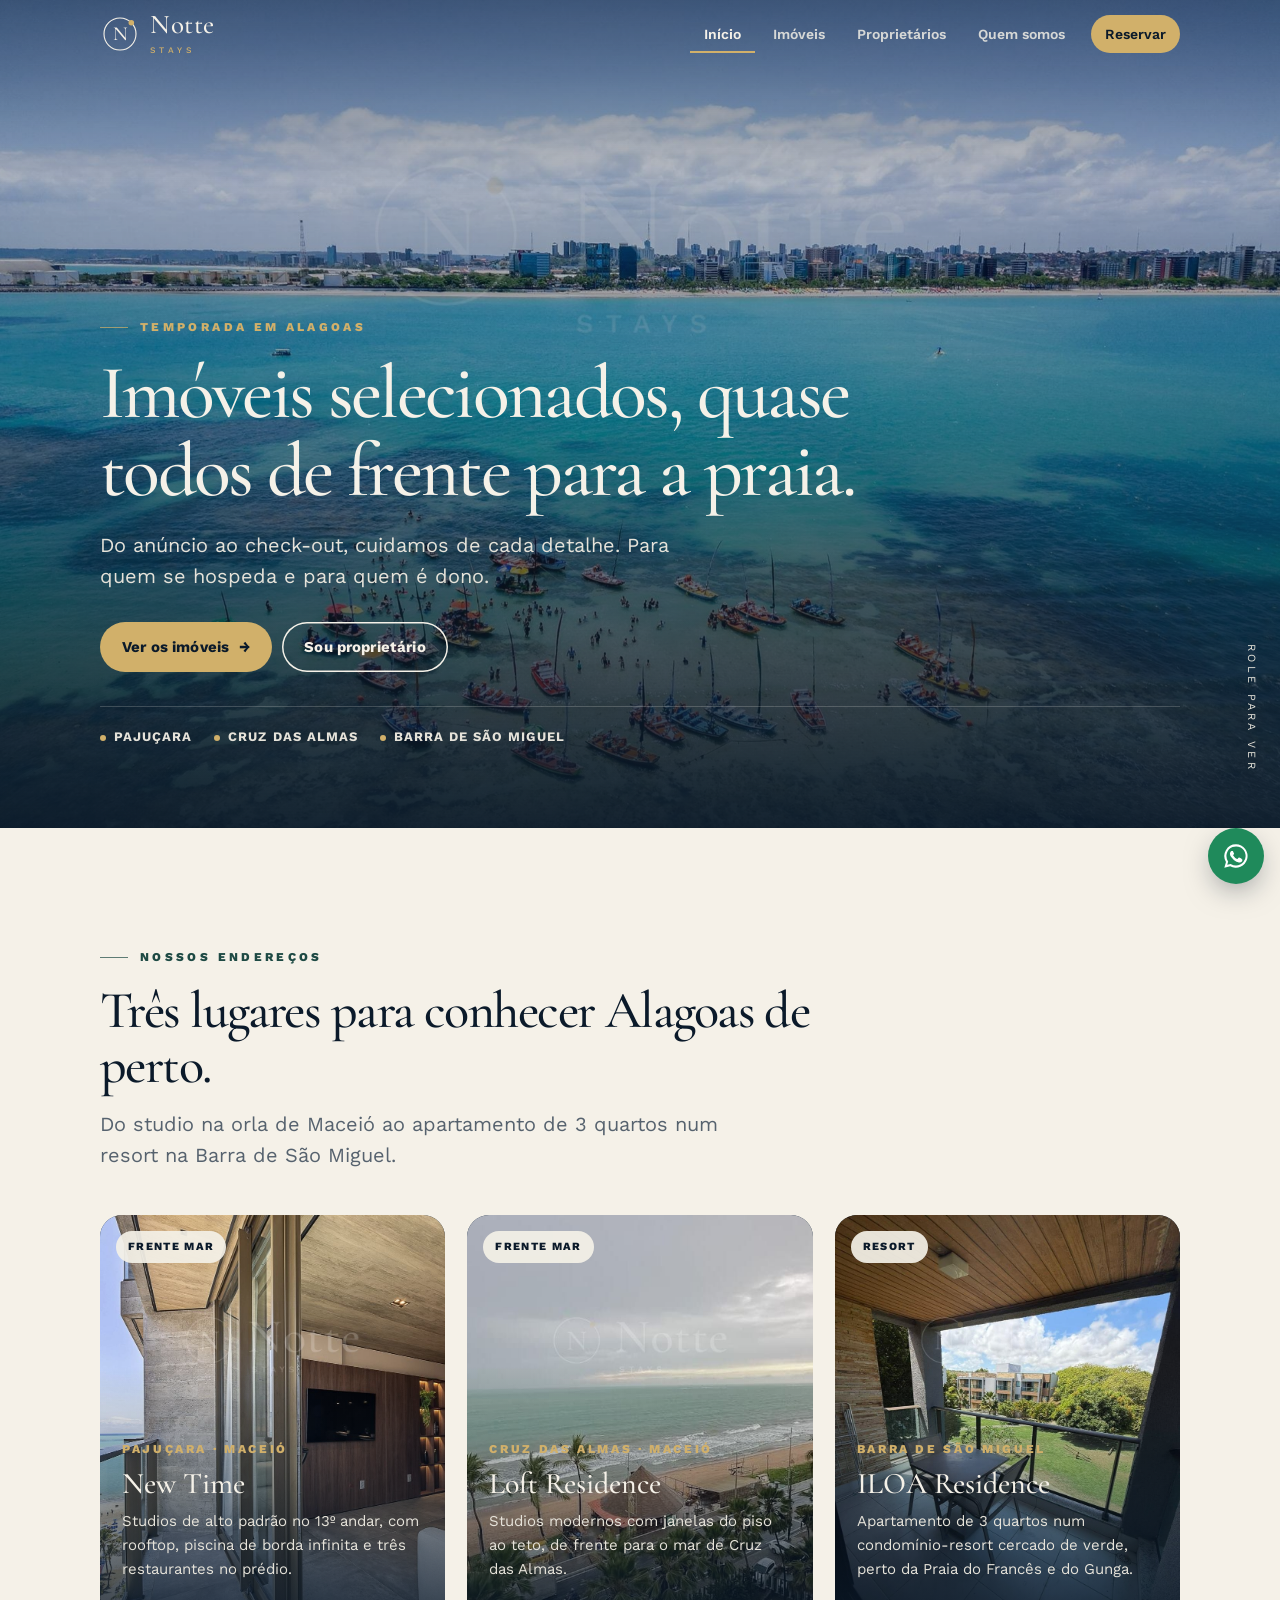
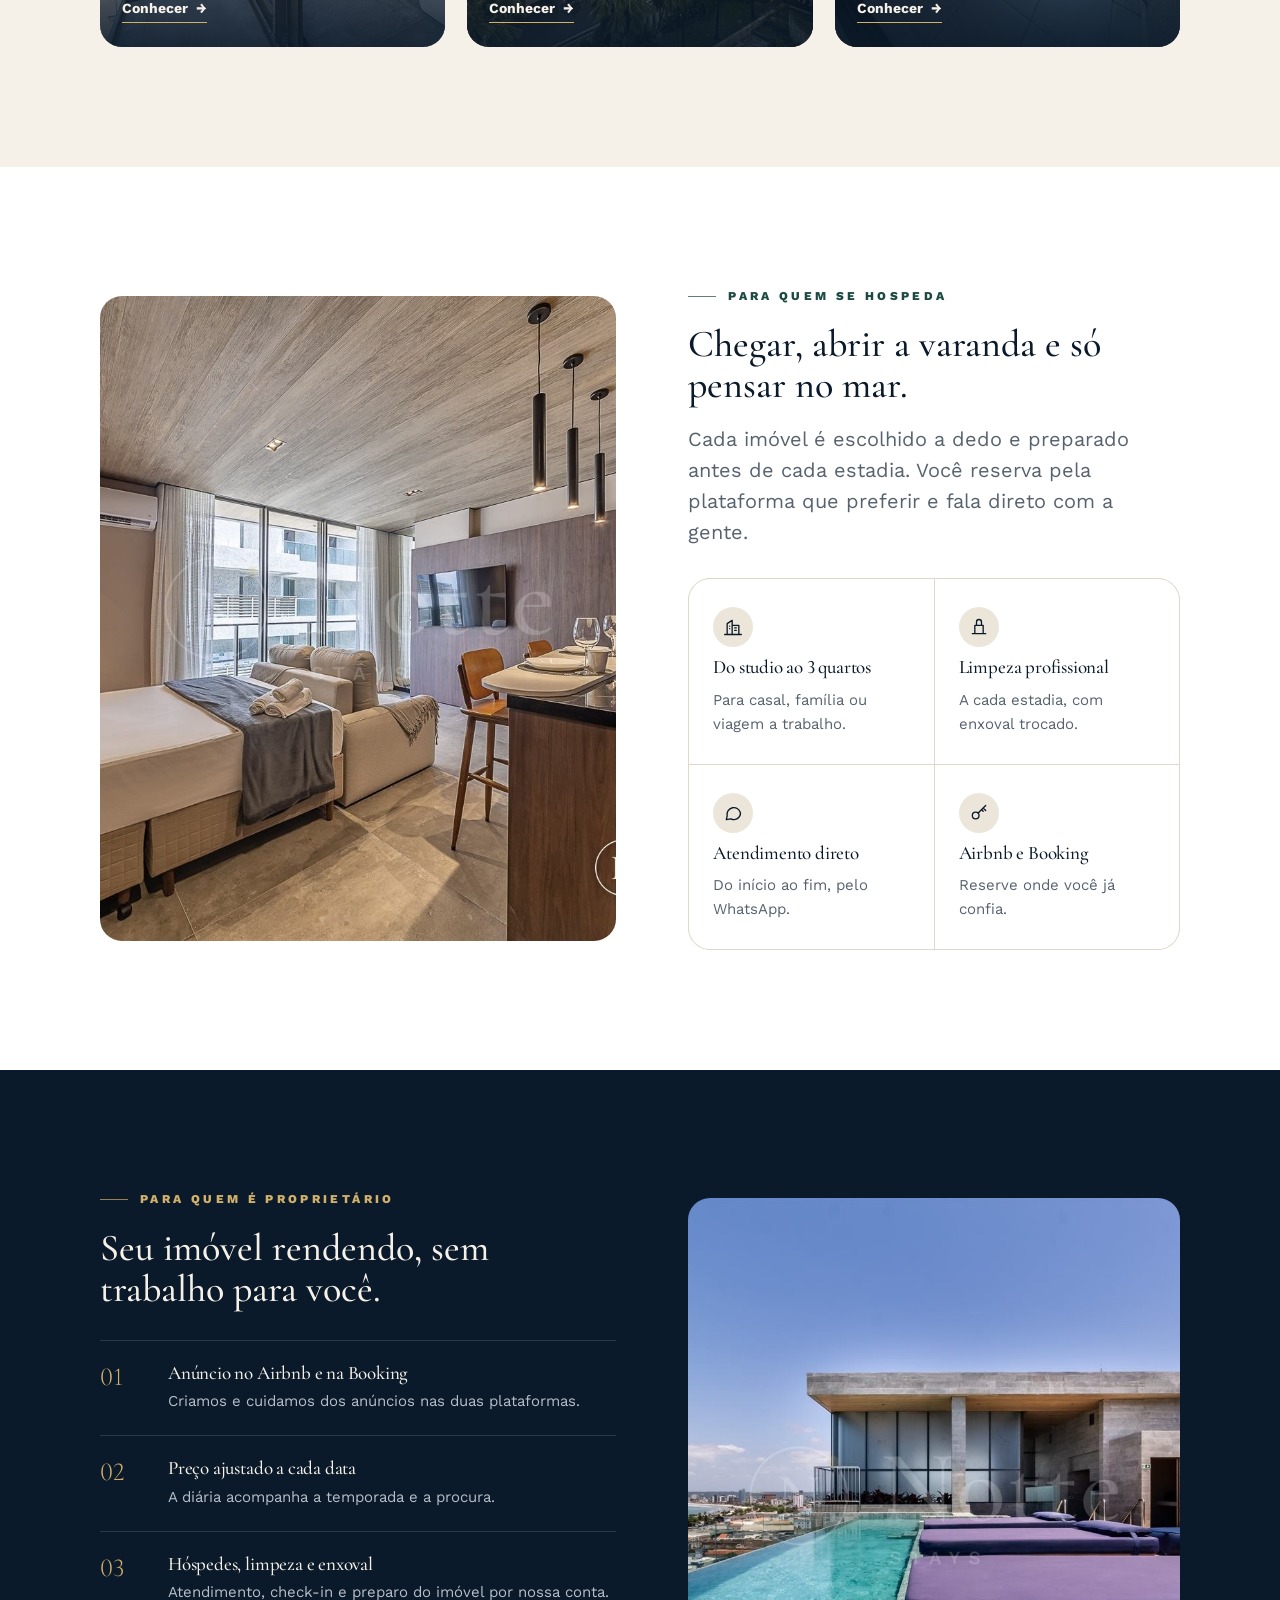
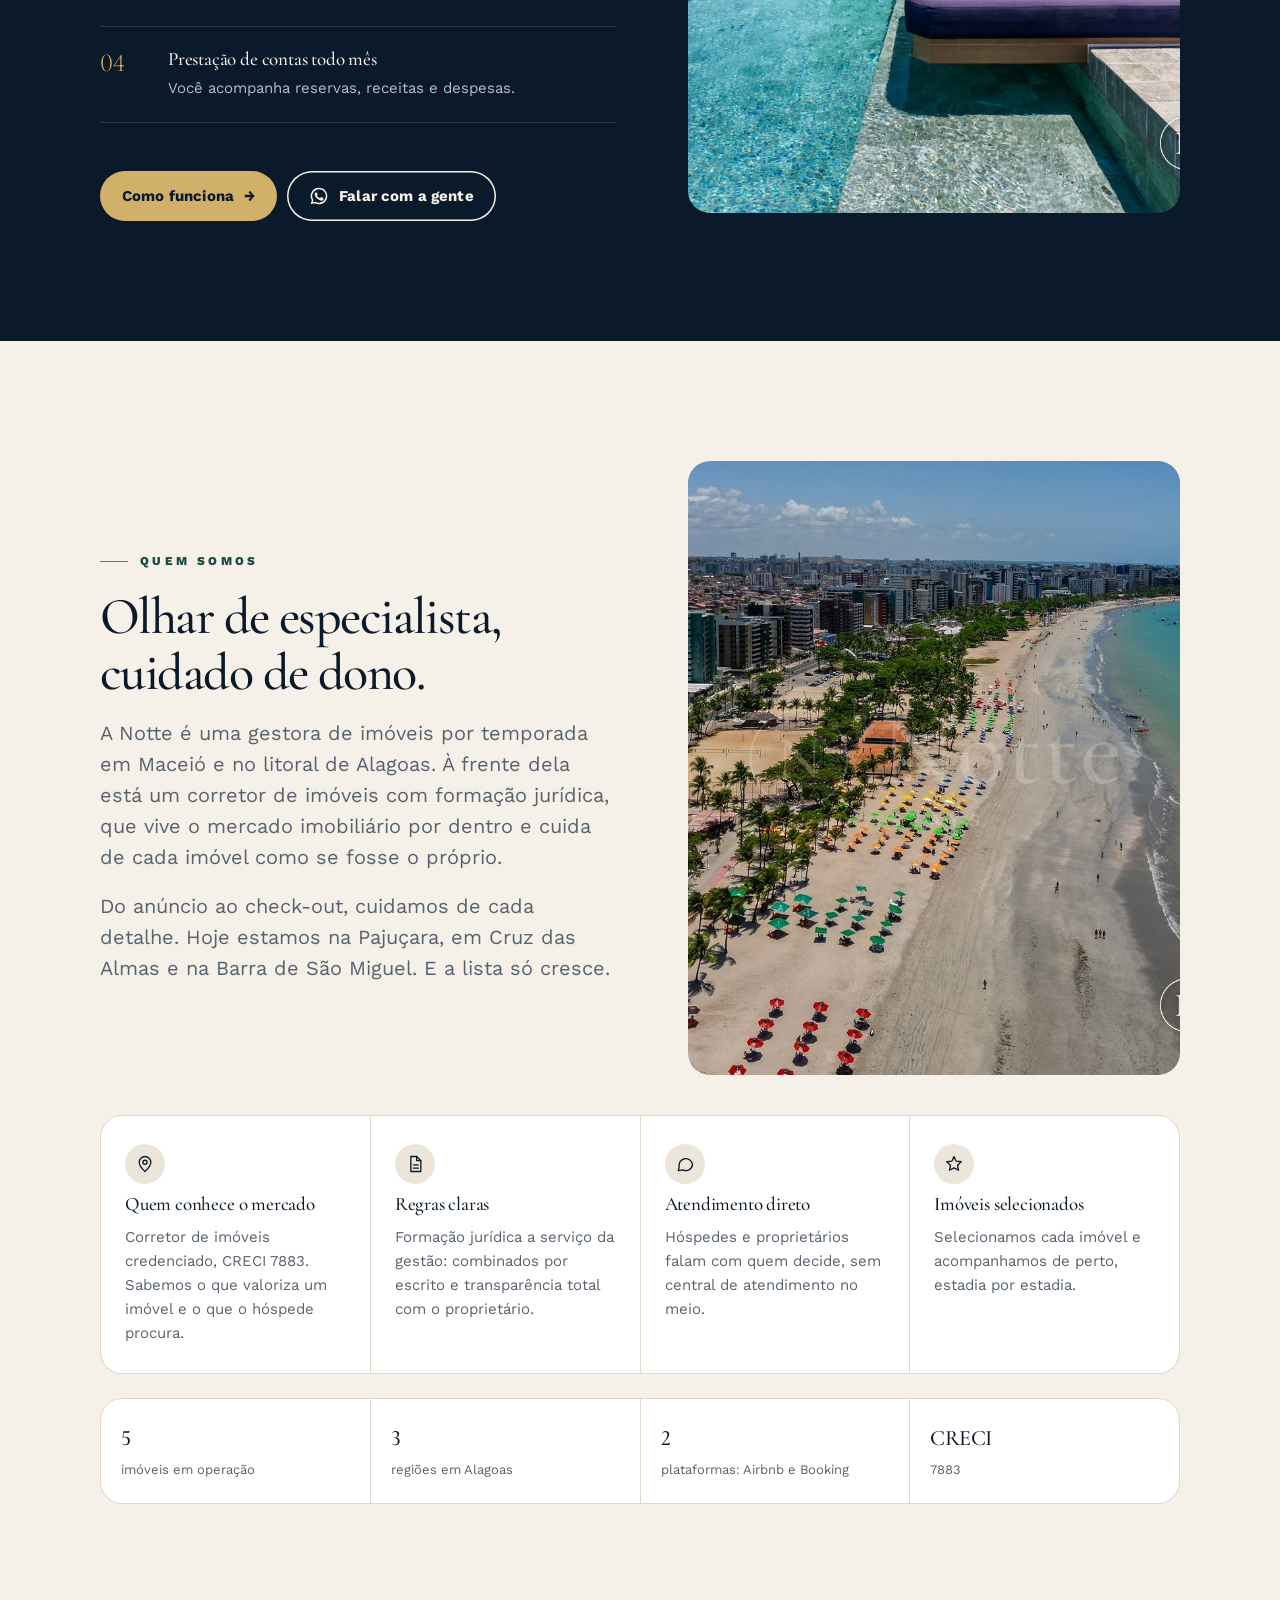
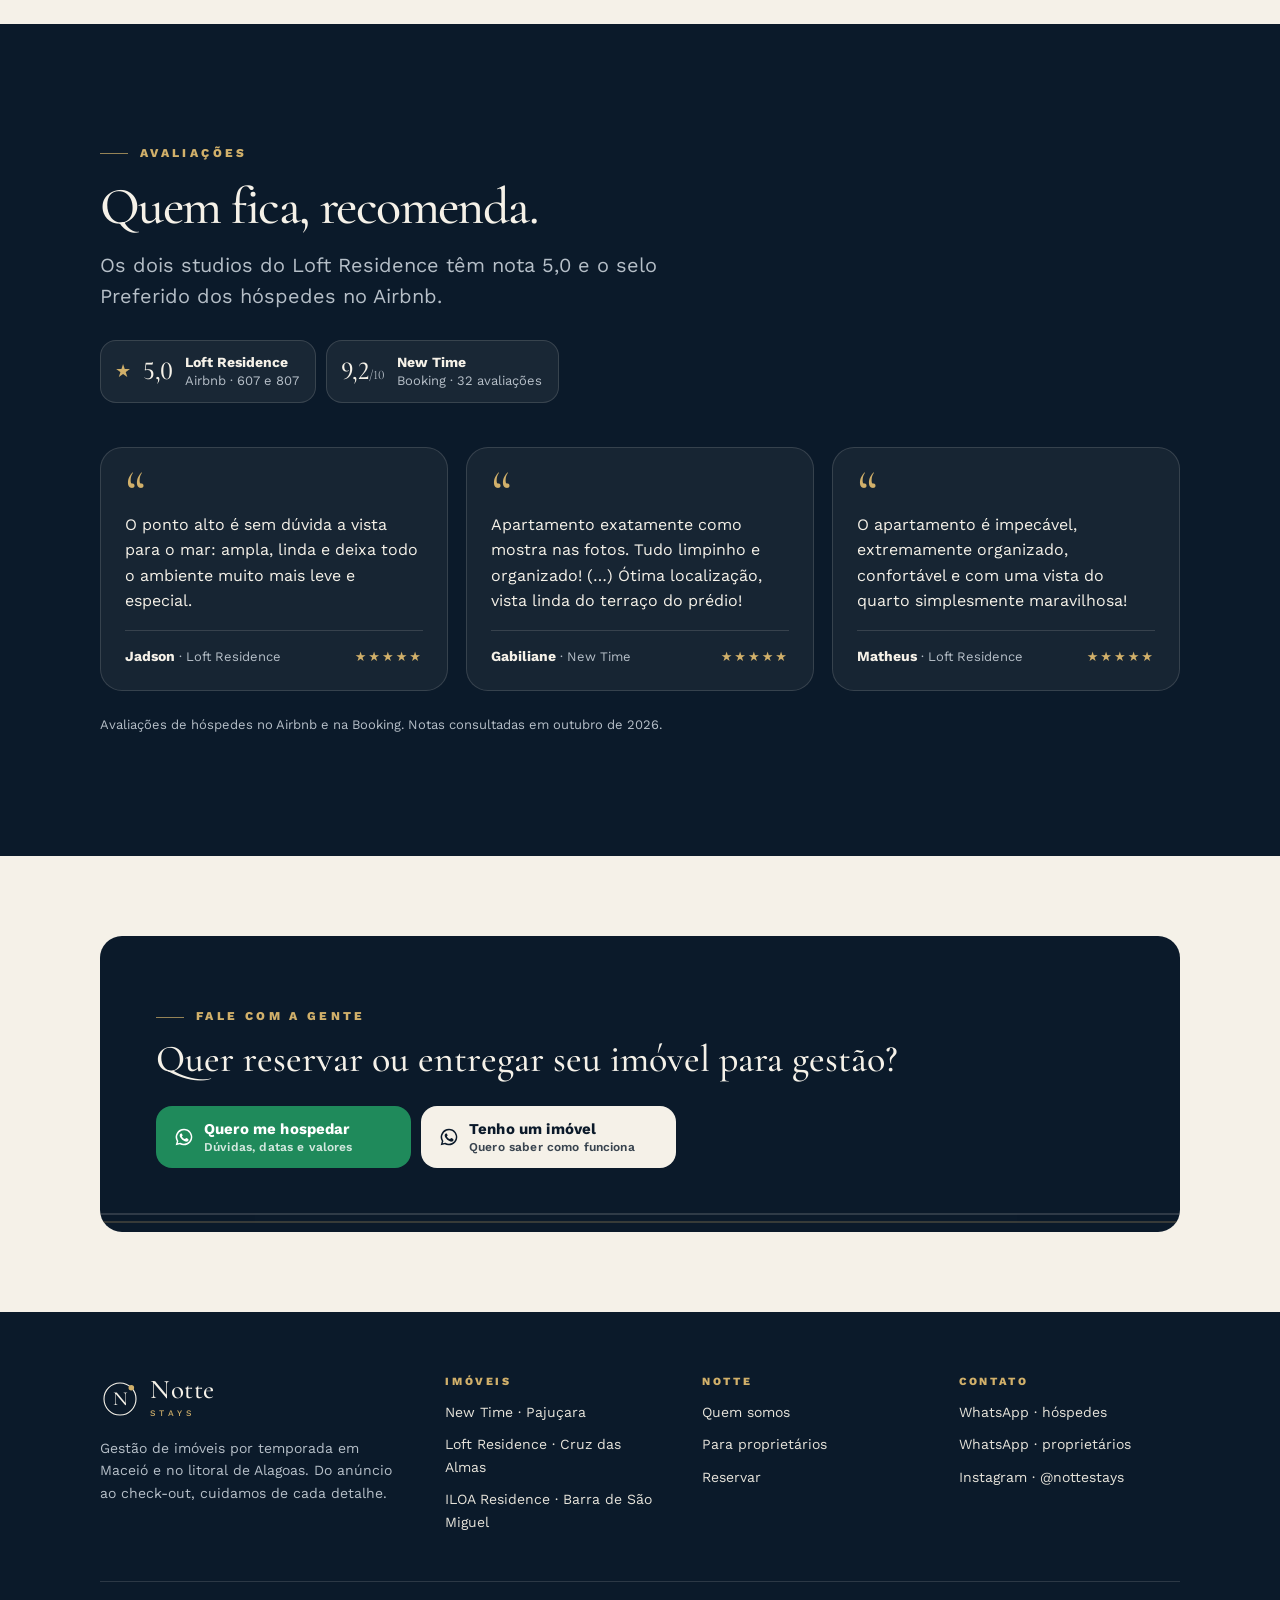
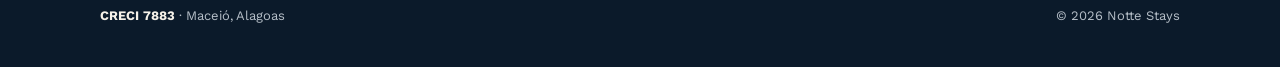
==== commit 3658b328: "Endereço oficial passa a ser nottestays.com.br" ====
--- a/index.html
+++ b/index.html
@@ -3,18 +3,18 @@
 <head>
 <meta charset="utf-8">
 <meta name="viewport" content="width=device-width, initial-scale=1, viewport-fit=cover">
-<script>/* endereço antigo (GitHub Pages) leva para o oficial */ if (location.hostname.indexOf('github.io') > -1) location.replace('https://marealta.vercel.app' + location.pathname.replace('/marealta', '') + location.search + location.hash);</script>
+<script>/* endereço antigo (GitHub Pages) leva para o oficial */ if (location.hostname.indexOf('github.io') > -1) location.replace('https://nottestays.com.br' + location.pathname.replace('/marealta', '') + location.search + location.hash);</script>
 <title>Notte Stays · Gestão de Temporada</title>
 <meta name="description" content="Gestão de imóveis por temporada em Maceió e no litoral de Alagoas. Imóveis selecionados, quase todos de frente para a praia, com reserva pelo Airbnb e pela Booking.">
 <meta name="theme-color" content="#0B1A2A">
 <meta property="og:type" content="website">
 <meta property="og:title" content="Notte Stays · Gestão de Temporada">
 <meta property="og:description" content="Gestão de imóveis por temporada em Maceió e no litoral de Alagoas. Imóveis selecionados, quase todos de frente para a praia, com reserva pelo Airbnb e pela Booking.">
-<meta property="og:image" content="https://marealta.vercel.app/img/og.jpg">
-<meta property="og:url" content="https://marealta.vercel.app/">
+<meta property="og:image" content="https://nottestays.com.br/img/og.jpg">
+<meta property="og:url" content="https://nottestays.com.br/">
 <meta property="og:locale" content="pt_BR">
 <meta name="twitter:card" content="summary_large_image">
-<link rel="canonical" href="https://marealta.vercel.app/">
+<link rel="canonical" href="https://nottestays.com.br/">
 <link rel="icon" type="image/png" sizes="32x32" href="./img/icone-32.png">
 <link rel="apple-touch-icon" href="./img/icone-180.png">
 <link rel="preconnect" href="https://fonts.googleapis.com">
--- a/assets/site.css
+++ b/assets/site.css
@@ -35,6 +35,7 @@
   font-family:'Work Sans',system-ui,sans-serif;font-size:16px;line-height:1.6;
   -webkit-font-smoothing:antialiased;
 }
+*{font-feature-settings:'lnum' 1} /* Cormorant usa números antigos por padrão (1302 parece "I3o2") */
 img{display:block;max-width:100%}
 a{color:inherit}
 h1,h2,h3{font-family:'Cormorant Garamond',serif;font-weight:500;letter-spacing:0;line-height:1.08;margin:0}
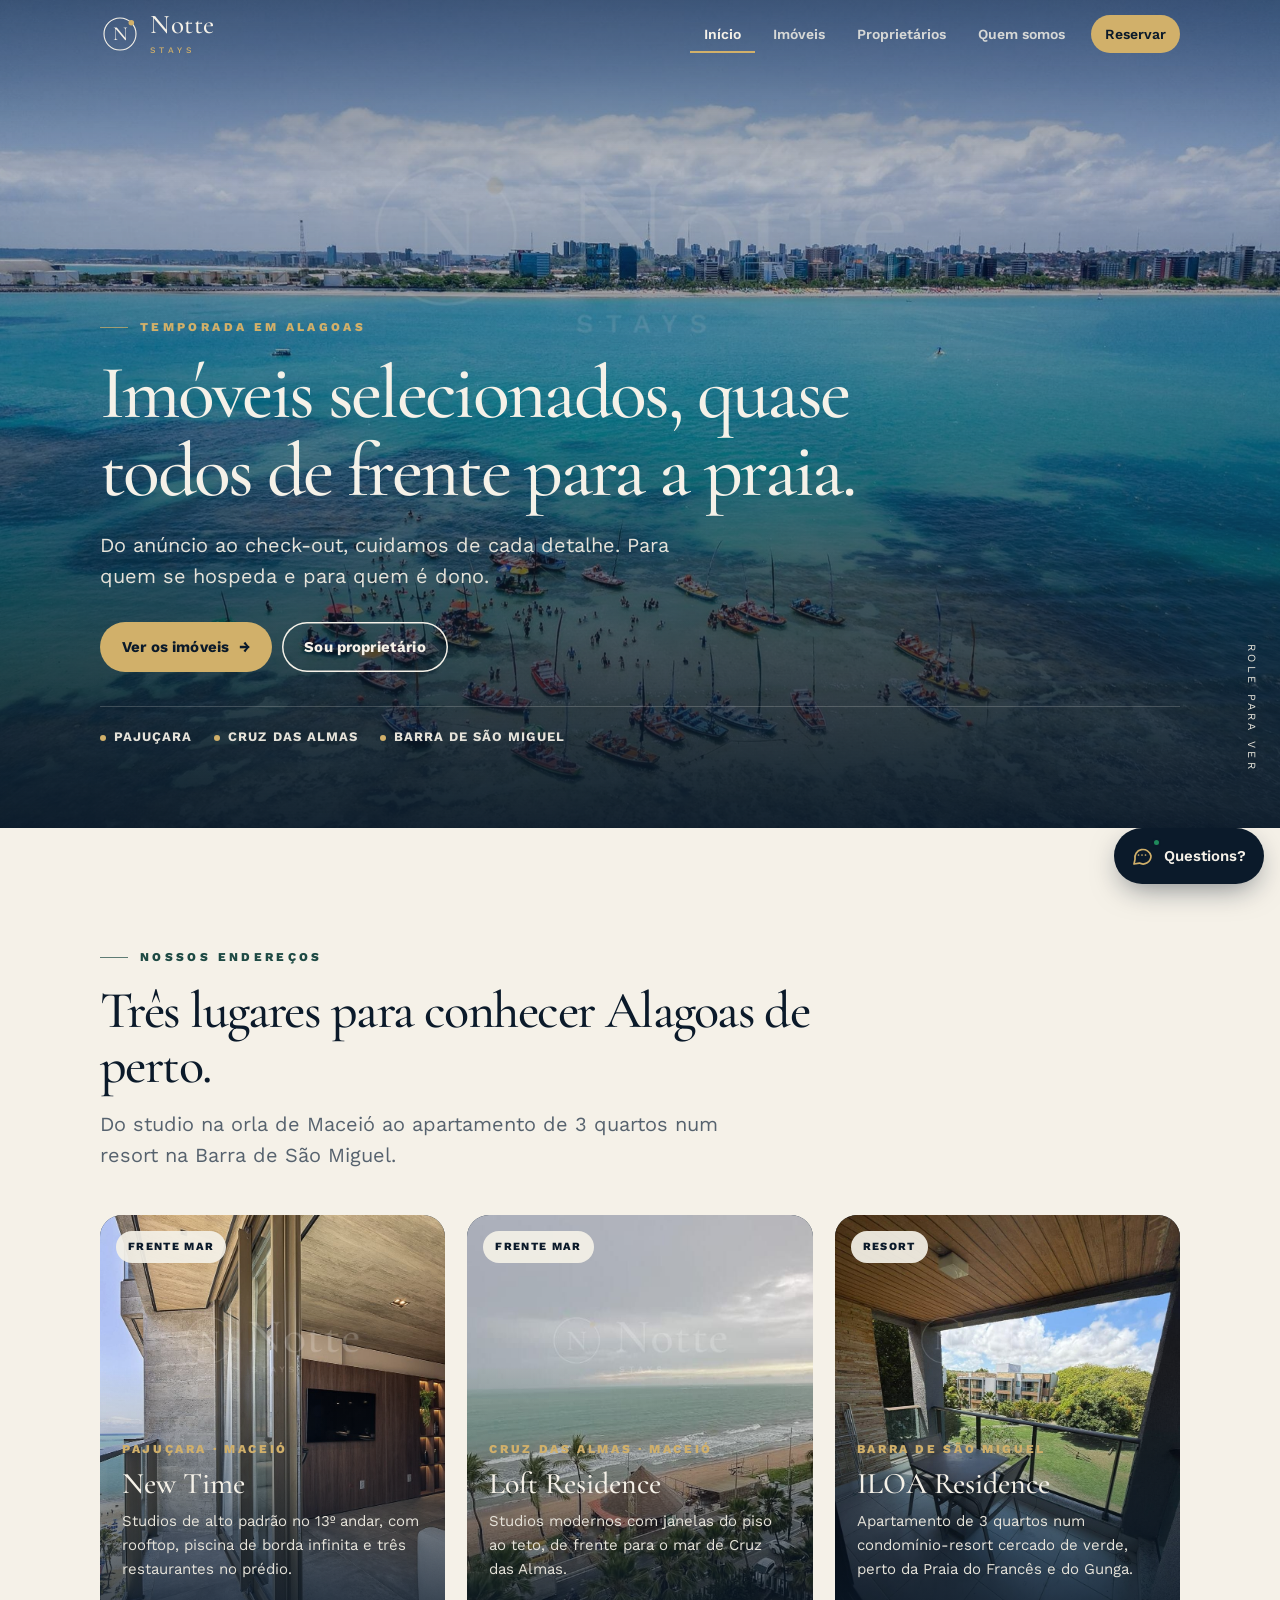
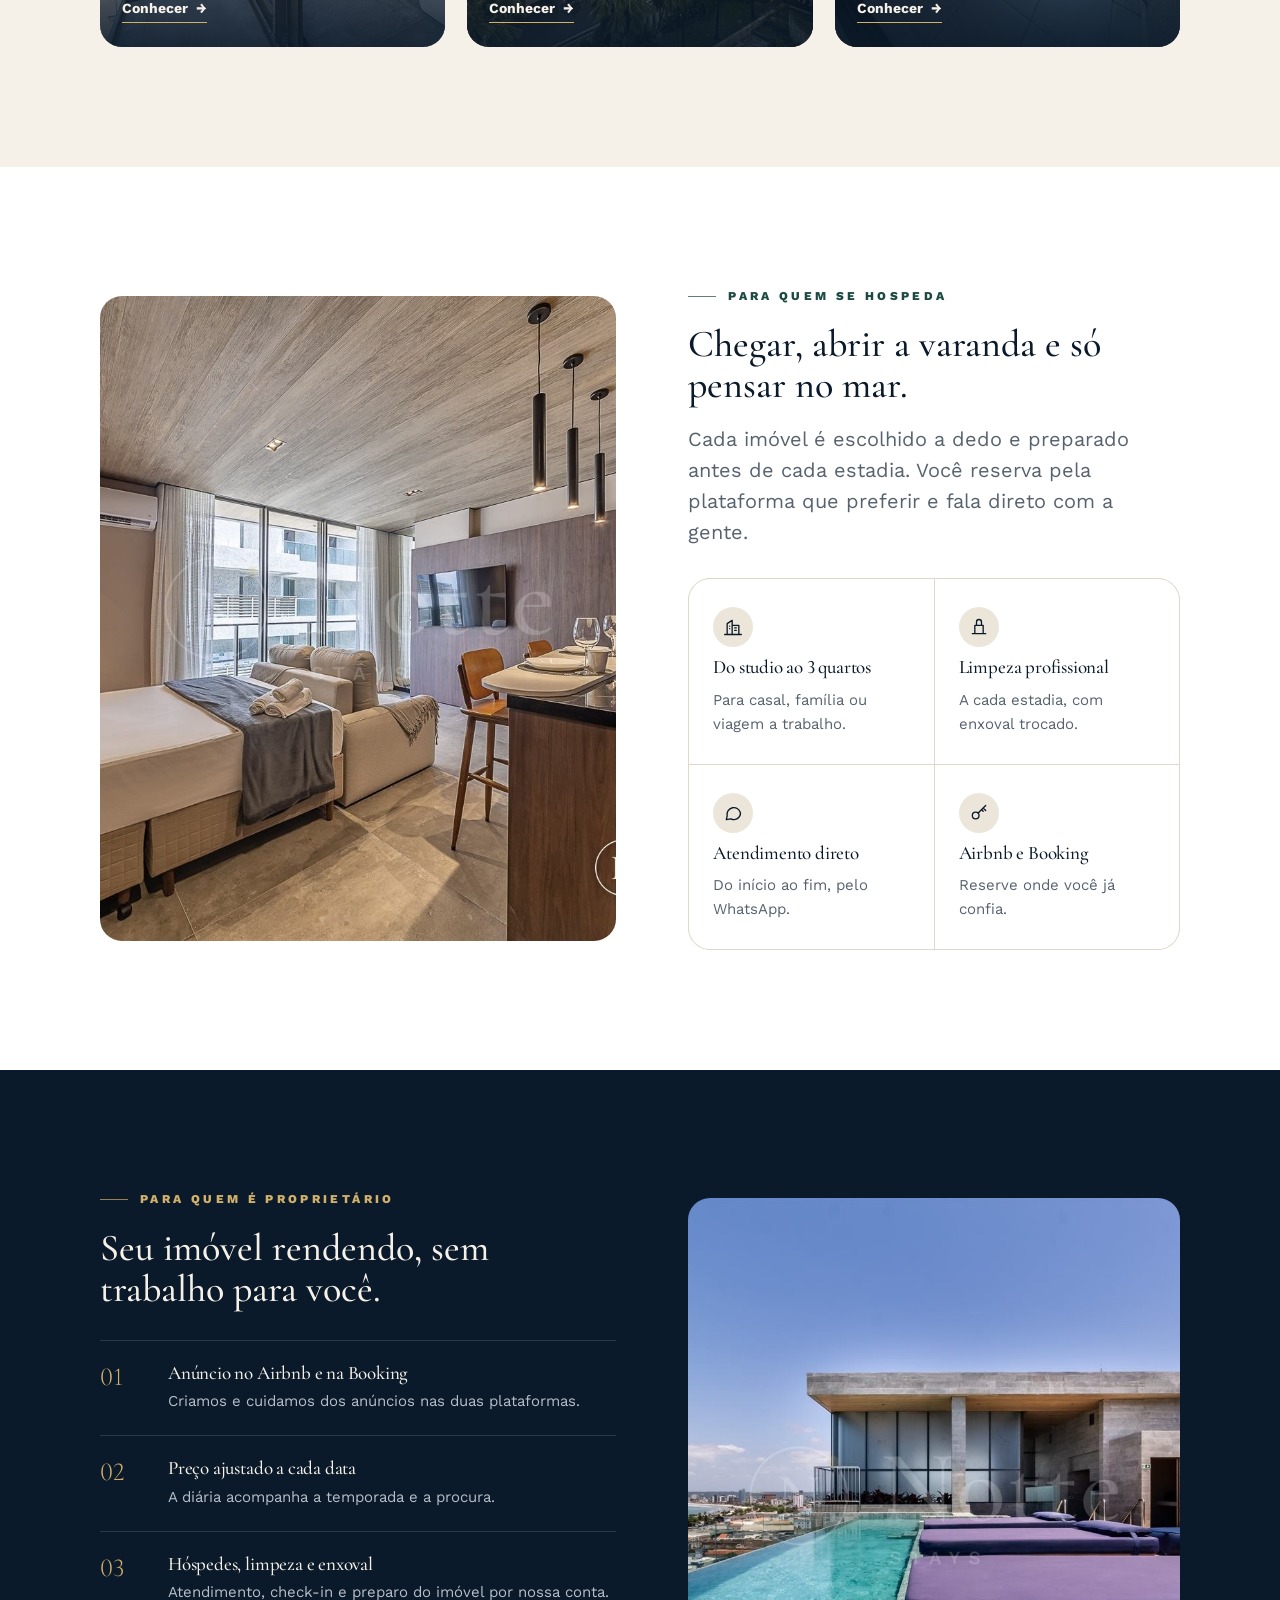
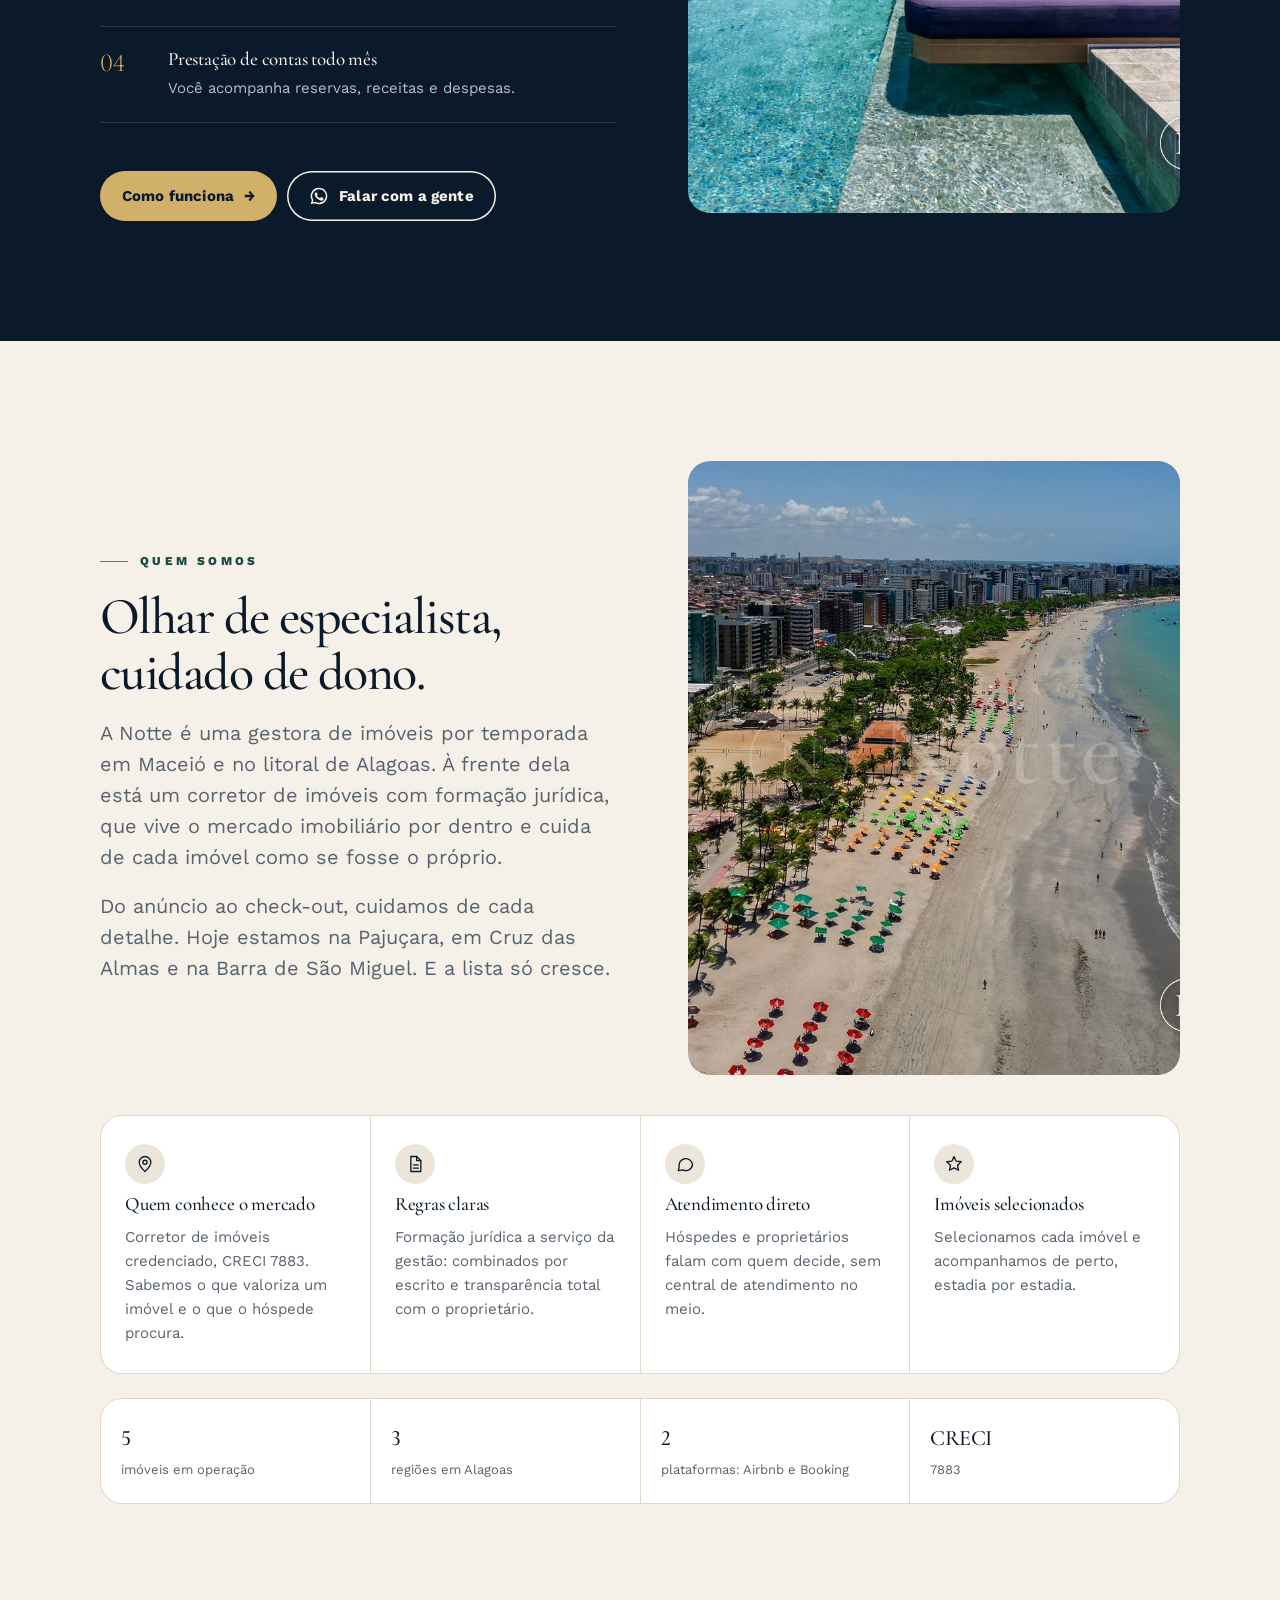
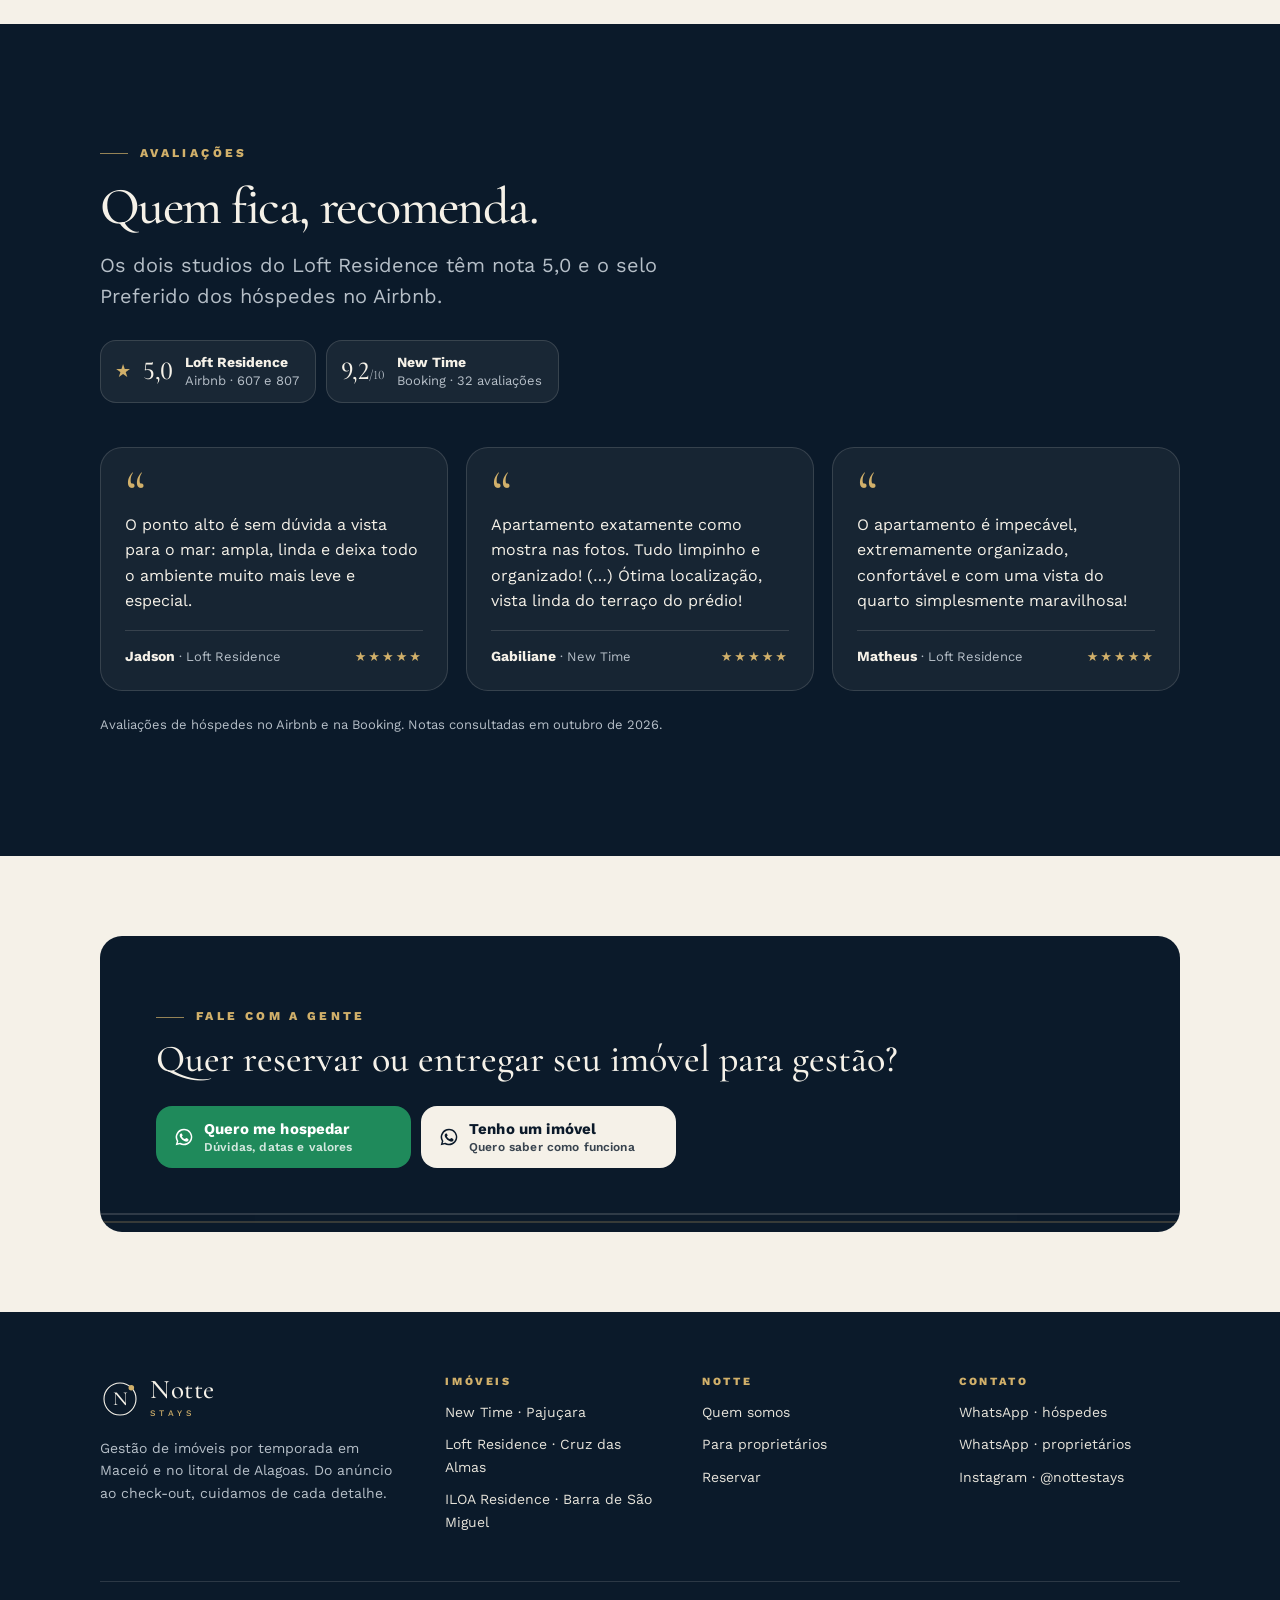
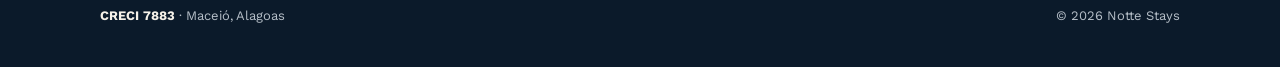
==== commit 91e6a859: "Chat de duvidas no site (PT, EN, ES), com WhatsApp e Instagram Co-Authored-By: Claude Opus 5.5 <nore" ====
--- a/index.html
+++ b/index.html
@@ -3,7 +3,7 @@
 <head>
 <meta charset="utf-8">
 <meta name="viewport" content="width=device-width, initial-scale=1, viewport-fit=cover">
-<script>/* endereço antigo (GitHub Pages) leva para o oficial */ if (location.hostname.indexOf('github.io') > -1) location.replace('https://nottestays.com.br' + location.pathname.replace('/marealta', '') + location.search + location.hash);</script>
+<script>/* endereço antigo (GitHub Pages) leva para o oficial */ if (location.hostname.indexOf('github.io') > -1) location.replace('https://nottestays.com.br' + location.pathname.replace('/nottestays', '') + location.search + location.hash);</script>
 <title>Notte Stays · Gestão de Temporada</title>
 <meta name="description" content="Gestão de imóveis por temporada em Maceió e no litoral de Alagoas. Imóveis selecionados, quase todos de frente para a praia, com reserva pelo Airbnb e pela Booking.">
 <meta name="theme-color" content="#0B1A2A">
@@ -21,6 +21,7 @@
 <link rel="preconnect" href="https://fonts.gstatic.com" crossorigin>
 <link href="https://fonts.googleapis.com/css2?family=Cormorant+Garamond:wght@300;400;500;600&family=Work+Sans:wght@400;500;600;700&display=swap" rel="stylesheet">
 <link rel="stylesheet" href="./assets/site.css">
+<link rel="stylesheet" href="./assets/chat.css">
 <link rel="preload" as="image" href="./img/capa-inicio.jpg">
 <script>window.va = window.va || function () { (window.vaq = window.vaq || []).push(arguments); };</script>
 <script defer src="/_vercel/insights/script.js"></script>
@@ -251,5 +252,6 @@
 </footer>
 <a class="wa-float" href="https://wa.me/5582996196123?text=Ol%C3%A1!%20Vim%20pelo%20site%20da%20Notte%20e%20quero%20me%20hospedar.%20Gostaria%20de%20consultar%20disponibilidade%20e%20valores." target="_blank" rel="noopener" aria-label="Falar no WhatsApp"><svg class="ico" viewBox="0 0 24 24" aria-hidden="true"><path fill="currentColor" d="M12 2a10 10 0 0 0-8.6 15.1L2 22l5-1.3A10 10 0 1 0 12 2zm0 18.2a8.2 8.2 0 0 1-4.2-1.2l-.3-.2-3 .8.8-2.9-.2-.3A8.2 8.2 0 1 1 12 20.2zm4.5-6.1c-.2-.1-1.5-.7-1.7-.8-.2-.1-.4-.1-.6.1l-.8 1c-.1.2-.3.2-.5.1a6.7 6.7 0 0 1-3.3-2.9c-.2-.4.2-.4.7-1.3.1-.2 0-.3 0-.4l-.8-1.8c-.2-.5-.4-.4-.6-.4h-.5a1 1 0 0 0-.7.3 3 3 0 0 0-.9 2.2 5.2 5.2 0 0 0 1.1 2.7 11.8 11.8 0 0 0 4.5 4c1.7.7 2.3.8 3.2.6.5-.1 1.5-.6 1.7-1.2.2-.6.2-1.1.1-1.2l-.4-.3z"/></svg></a>
 <script src="./assets/site.js"></script>
+<script src="./assets/chat.js" defer></script>
 </body>
 </html>
--- a/assets/chat.css
+++ b/assets/chat.css
@@ -0,0 +1,71 @@
+/* Chat de dúvidas da Notte Stays (assets/chat.js). Usa as cores de site.css. */
+.has-chat .wa-float{display:none}
+
+.nc-launch{
+  position:fixed;right:16px;bottom:16px;z-index:45;height:56px;min-width:56px;padding:0 18px 0 16px;border:0;border-radius:28px;
+  background:var(--deep);color:var(--foam);display:flex;align-items:center;gap:10px;cursor:pointer;
+  font:600 15px/1 'Work Sans',system-ui,sans-serif;box-shadow:0 10px 30px -8px rgba(11,26,42,.55);
+  transition:transform .2s var(--ease),opacity .2s;
+}
+.nc-launch:hover{transform:scale(1.04)}
+.nc-launch svg{width:24px;height:24px;flex-shrink:0;color:var(--sun)}
+.nc-launch .nc-dot{position:absolute;top:10px;left:38px;width:9px;height:9px;border-radius:50%;background:var(--wa);border:2px solid var(--deep)}
+.nc-launch[aria-expanded="true"]{opacity:0;pointer-events:none}
+@media (max-width:599px){.nc-launch{padding:0;width:56px;justify-content:center}.nc-launch .nc-label{display:none}}
+
+.nc-panel{
+  position:fixed;z-index:70;right:16px;bottom:16px;width:380px;height:min(600px,calc(100vh - 32px));
+  background:var(--foam);color:var(--deep);border-radius:var(--r-lg);overflow:hidden;
+  display:flex;flex-direction:column;box-shadow:0 24px 60px -12px rgba(11,26,42,.45);
+  font-family:'Work Sans',system-ui,sans-serif;
+  transform:translateY(16px) scale(.98);opacity:0;visibility:hidden;
+  transition:transform .25s var(--ease),opacity .25s var(--ease),visibility 0s .25s;
+}
+.nc-panel.open{transform:none;opacity:1;visibility:visible;transition:transform .25s var(--ease),opacity .25s var(--ease)}
+@media (max-width:599px){
+  .nc-panel{right:0;bottom:0;width:100%;height:100%;height:100dvh;border-radius:0}
+}
+
+.nc-head{background:var(--deep);color:var(--foam);padding:14px 14px 12px 16px;flex-shrink:0}
+.nc-top{display:flex;align-items:center;gap:10px}
+.nc-mark{width:36px;height:36px;color:var(--foam);flex-shrink:0}
+.nc-mark svg{width:100%;height:100%;display:block}
+.nc-title{flex:1;min-width:0}
+.nc-title b{display:block;font-family:'Cormorant Garamond',serif;font-weight:500;font-size:22px;line-height:1.1}
+.nc-title small{display:block;font-size:12px;color:var(--muted-light);margin-top:2px}
+.nc-ico{width:40px;height:40px;border:0;border-radius:50%;background:transparent;color:var(--foam);display:grid;place-items:center;cursor:pointer;text-decoration:none}
+.nc-ico:hover,.nc-ico:focus-visible{background:rgba(245,241,232,.1)}
+.nc-ico svg{width:20px;height:20px}
+.nc-langs{display:flex;gap:6px;margin-top:12px}
+.nc-langs button{
+  flex:1;height:32px;border-radius:16px;border:1px solid var(--line-dark);background:transparent;color:var(--muted-light);
+  font:600 13px/1 'Work Sans',system-ui,sans-serif;cursor:pointer;letter-spacing:.02em;
+}
+.nc-langs button[aria-pressed="true"]{background:var(--sun);border-color:var(--sun);color:var(--deep)}
+
+.nc-log{flex:1;overflow-y:auto;padding:16px 14px 8px;display:flex;flex-direction:column;gap:10px;overscroll-behavior:contain}
+.nc-msg{max-width:88%;padding:10px 13px;border-radius:16px;font-size:14.5px;line-height:1.5;overflow-wrap:anywhere}
+.nc-bot{align-self:flex-start;background:var(--card);border:1px solid var(--line);border-bottom-left-radius:6px}
+.nc-user{align-self:flex-end;background:var(--sea);color:var(--foam);border-bottom-right-radius:6px}
+.nc-bot a{color:var(--sea);font-weight:600}
+.nc-bot b{font-weight:600}
+.nc-chips{display:flex;flex-wrap:wrap;gap:6px;align-self:flex-start;max-width:100%}
+.nc-chip{
+  border:1px solid var(--line);background:var(--card);color:var(--deep);border-radius:18px;padding:8px 12px;
+  font:500 13px/1.2 'Work Sans',system-ui,sans-serif;cursor:pointer;text-decoration:none;display:inline-flex;align-items:center;gap:6px;
+}
+.nc-chip:hover,.nc-chip:focus-visible{border-color:var(--sun-ink)}
+.nc-chip.wa{background:var(--wa);border-color:var(--wa);color:#fff}
+.nc-chip.ig{background:var(--deep);border-color:var(--deep);color:var(--foam)}
+.nc-chip svg{width:16px;height:16px}
+
+.nc-form{display:flex;gap:8px;padding:10px 12px;border-top:1px solid var(--line);background:var(--card);flex-shrink:0}
+.nc-form input{
+  flex:1;min-width:0;height:44px;border:1px solid var(--line);border-radius:22px;padding:0 16px;background:var(--foam);color:var(--deep);
+  font:16px 'Work Sans',system-ui,sans-serif;
+}
+.nc-form input:focus{outline:2px solid var(--sun);outline-offset:1px}
+.nc-send{width:44px;height:44px;border:0;border-radius:50%;background:var(--deep);color:var(--sun);display:grid;place-items:center;cursor:pointer;flex-shrink:0}
+.nc-send svg{width:20px;height:20px}
+.nc-note{font-size:11.5px;color:var(--muted);text-align:center;padding:0 12px 10px;background:var(--card);flex-shrink:0}
+.nc-note a{color:var(--muted)}
